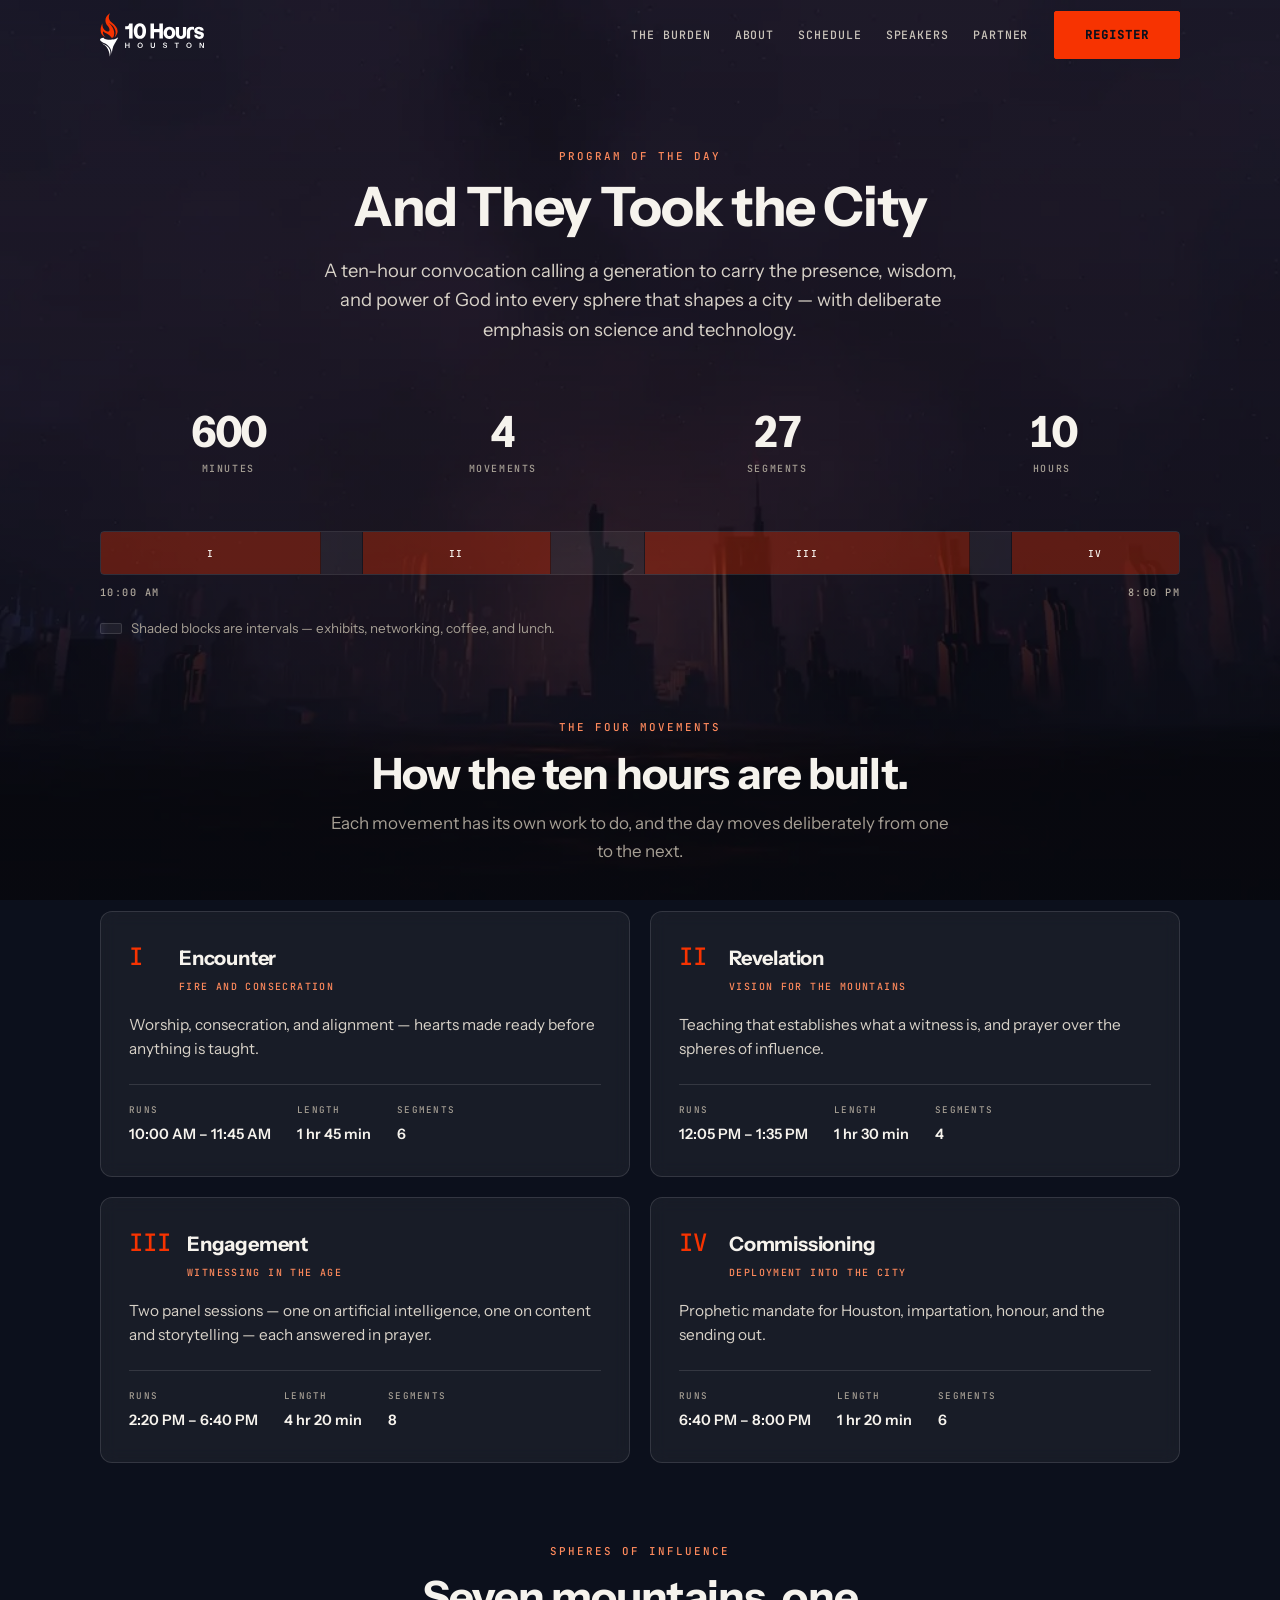
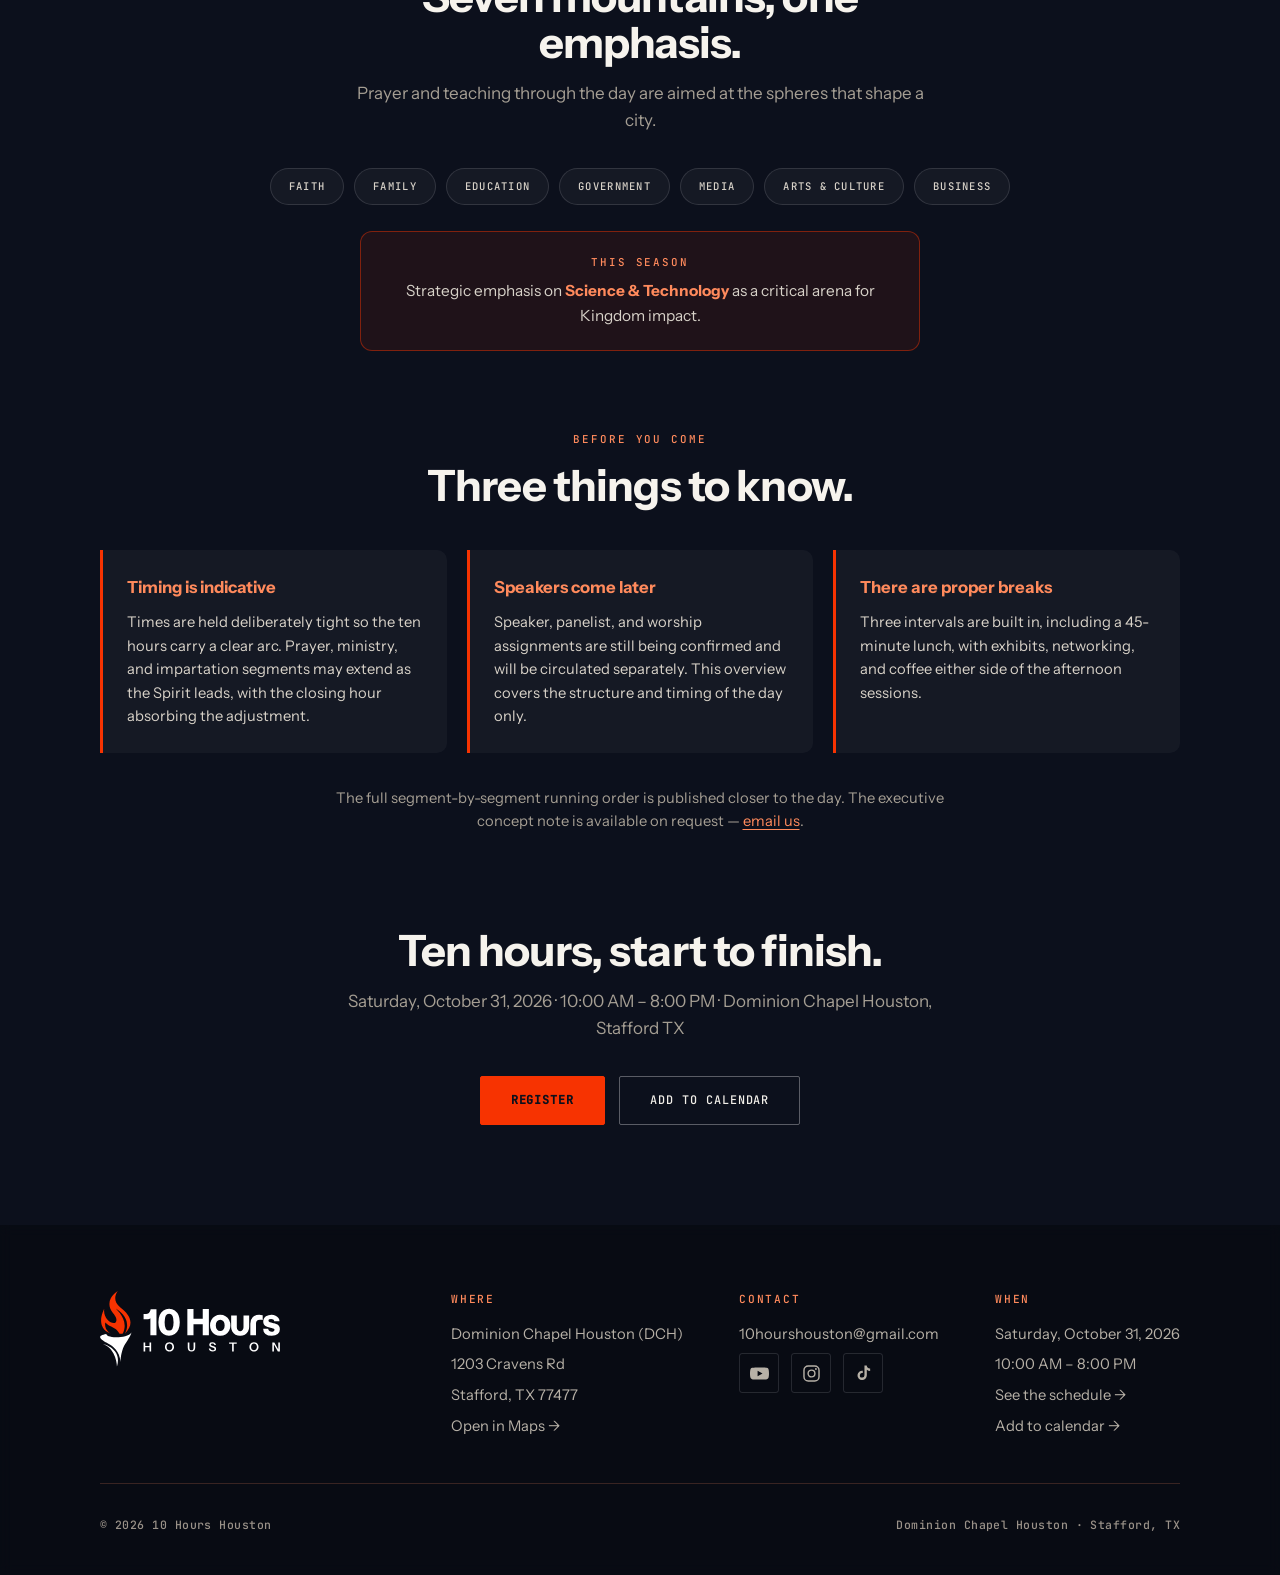
==== schedule.html @ 715336eb "update" ====
<!DOCTYPE html>
<html lang="en">
<head>
<meta charset="UTF-8" />
<meta name="viewport" content="width=device-width, initial-scale=1.0" />
<meta name="theme-color" content="#0c101c" />

<title>Schedule &middot; 10 Hours Houston &mdash; Witnesses</title>
<meta name="description" content="The shape of the day: ten hours in four movements — Encounter, Revelation, Engagement, and Commissioning. Saturday, October 31, 2026, 10AM–8PM, Dominion Chapel Houston, Stafford TX." />
<link rel="canonical" href="https://10hourshouston.com/schedule.html" />

<meta property="og:type" content="website" />
<meta property="og:site_name" content="10 Hours Houston" />
<meta property="og:title" content="Schedule &middot; 10 Hours Houston" />
<meta property="og:description" content="Ten hours in four movements: Encounter, Revelation, Engagement, Commissioning. Saturday, October 31, 2026." />
<meta property="og:url" content="https://10hourshouston.com/schedule.html" />
<meta property="og:image" content="https://10hourshouston.com/assets/og.jpg" />
<meta property="og:image:width" content="1200" />
<meta property="og:image:height" content="630" />
<meta name="twitter:card" content="summary_large_image" />
<meta name="twitter:title" content="Schedule &middot; 10 Hours Houston" />
<meta name="twitter:description" content="Ten hours in four movements. Saturday, October 31, 2026." />
<meta name="twitter:image" content="https://10hourshouston.com/assets/og.jpg" />

<link rel="icon" href="/assets/favicon.ico" sizes="32x32" />
<link rel="icon" href="/assets/favicon.svg" type="image/svg+xml" />
<link rel="apple-touch-icon" href="/assets/apple-touch-icon.png" />
<link rel="manifest" href="/site.webmanifest" />

<link rel="preload" href="/assets/site.css" as="style" />
<link rel="preload" href="/assets/instrument-sans.woff2" as="font" type="font/woff2" crossorigin />
<link rel="preload" href="/assets/jetbrains-mono.woff2" as="font" type="font/woff2" crossorigin />
<link rel="preload" href="/assets/city-1280.webp" as="image" type="image/webp"
      imagesrcset="/assets/city-800.webp 800w, /assets/city-1280.webp 1280w, /assets/city-1920.webp 1920w" />
<link rel="stylesheet" href="/assets/site.css" />
</head>
<body>
<a class="skip" href="#main">Skip to content</a>

<div class="site-bg" aria-hidden="true"></div>
<div class="site-veil" aria-hidden="true"></div>

<svg width="0" height="0" style="position:absolute" aria-hidden="true" focusable="false">
  <symbol id="logo-dark" viewBox="0 0 898.152 377.5337">
    <path fill="#f73301" d="M95.1753,211.9315c-4.5762-16.16-29.03-29.3158-43.0441-35.894s-26.36-19.0195-26.36-19.0195c-6.8642,36.609,25.9313,54.9135,25.9313,54.9135C-30.668,181.8054,20.5273,88.3763,20.5273,88.3763,12.8051,141.86,66.0025,172.4624,78.3008,155.588s-13.4423-44.3311-13.4423-44.3311C12.5191,44.9032,88.3111,0,88.3111,0S52.4648,44.9032,101.2768,81.8934s72.4552,80.4635,23.2619,130.0381c0,0,44.2358-72.0739-50.3373-127.3687,0,0,73.9806,56.82,39.2783,127.3687h0a33.2041,33.2041,0,0,1-17.5443.199Z"/>
    <path fill="#fff" d="M126.9234,262.8051c-20.2255,30.38-24.2867,70.9256-24.9614,91.5366-3.57-54.5268-39.537-81.5912-62.65-92.3716-20.08-9.3657-72.7959-37.4092-8.0527-47.618,0,0-.3393,10.24,27.2784,14.8683,27.6163,4.6443,83.7713.3856,97.956-22.2411C156.4935,206.9793,155.1815,220.33,126.9234,262.8051Z"/>
    <path fill="#fff" d="M15.4414,264.5935s97.2815,22.7561,68.9841,112.94C84.4255,377.5337,83.1538,291.5535,15.4414,264.5935Z"/>
    <path fill="#fff" d="M251.1781,221.2913V135.8492A22.4038,22.4038,0,0,1,244.29,139.51a42.6528,42.6528,0,0,1-9.9384,1.6571q-6.1929.4371-17.1769.4361v-26.33q7.6723,0,13.3407-.4361a24.5873,24.5873,0,0,0,9.7645-2.6161,18.4208,18.4208,0,0,0,7.0623-7.2364,54.9484,54.9484,0,0,0,5.23-14.1236h28.9465v130.43Z"/>
    <path fill="#fff" d="M344.1165,223.3834q-16.2157,0-28.0733-8.1954-11.8608-8.1943-18.31-23.3651-6.4539-15.1717-6.4513-35.9207,0-20.75,6.5383-35.7468,6.54-14.9942,18.5709-23.1911,12.0321-8.1943,28.4234-8.1965,16.3871,0,28.2473,8.2835,11.856,8.2839,18.3969,23.4531,6.5388,15.17,6.5383,35.9208,0,20.577-6.5383,35.5717-6.54,14.9988-18.6589,23.1911Q360.68,223.387,344.1165,223.3834Zm.523-25.4582q22.3176,0,22.32-42.023,0-41.6745-22.32-41.6751-22.3221,0-22.32,41.6751Q322.3194,197.9273,344.64,197.9252Z"/>
    <path fill="#fff" d="M435.8328,221.2913V90.512h30.6895v48.3013h46.2093V90.512h30.69V221.2913h-30.69V166.0156H466.5223v55.2757Z"/>
    <path fill="#fff" d="M600.095,223.9064a51.8265,51.8265,0,0,1-26.33-6.6253,47.3369,47.3369,0,0,1-18.0479-18.3969q-6.5388-11.77-6.5383-26.94,0-15.5177,6.5383-27.3763a47.8144,47.8144,0,0,1,18.0479-18.5709,51.3021,51.3021,0,0,1,26.33-6.7134q14.9941,0,26.4172,6.7134a48.0146,48.0146,0,0,1,17.9609,18.5709q6.5373,11.8592,6.5383,27.3763,0,15.17-6.5383,26.94a47.53,47.53,0,0,1-17.9609,18.3969Q615.0886,223.9048,600.095,223.9064Zm0-24.4111a19.5727,19.5727,0,0,0,15.9547-7.6724q6.1882-7.6723,6.19-19.879,0-12.5541-6.19-20.402a20.1443,20.1443,0,0,0-31.9095,0q-6.1914,7.8469-6.19,20.402,0,12.2082,6.19,19.879A19.5645,19.5645,0,0,0,600.095,199.4953Z"/>
    <path fill="#fff" d="M699.6618,223.9064a47.7226,47.7226,0,0,1-23.2791-5.5792,40.7357,40.7357,0,0,1-15.9548-15.4318,43.9344,43.9344,0,0,1-5.7543-22.5821V121.9h28.2473V181.36q0,8.0214,4.7083,13.0776a16.84,16.84,0,0,0,24.0631,0q4.7088-5.0562,4.7083-13.0776V121.9H744.65v58.4138a43.9344,43.9344,0,0,1-5.7543,22.5821,40.9168,40.9168,0,0,1-15.8688,15.4318A47.5977,47.5977,0,0,1,699.6618,223.9064Z"/>
    <path fill="#fff" d="M750.5783,221.2913V163.7485q0-21.448,11.5966-32.9566,11.5934-11.5086,33.2176-11.5086,2.2639,0,7.1483.2621a62.5675,62.5675,0,0,1,9.7655,1.307v24.2382q-3.3142-.5235-6.2773-.959a46.02,46.02,0,0,0-6.6263-.4361,31.7894,31.7894,0,0,0-10.1135,1.5691,14.36,14.36,0,0,0-7.5854,5.9293q-2.8772,4.36-2.8772,12.7286v57.3688Z"/>
    <path fill="#fff" d="M857.523,223.9064q-20.0535,0-31.5616-9.3284-11.5085-9.3264-11.5085-25.5452h24.9352q1.3946,7.4994,6.1033,10.9855a21.6961,21.6961,0,0,0,21.796,1.046,7.7248,7.7248,0,0,0,4.0113-6.9753,5.6649,5.6649,0,0,0-3.0512-5.2313q-3.0532-1.74-11.4226-3.8362-5.9287-1.3929-10.3745-2.5281-4.4461-1.1319-9.5024-2.8771A60.302,60.302,0,0,1,826.05,174.559a22.7741,22.7741,0,0,1-8.0214-8.1073q-3.0532-5.1427-3.0512-13.5147,0-9.416,3.6612-15.8678a29.3384,29.3384,0,0,1,9.7655-10.3745,43.16,43.16,0,0,1,13.3386-5.6673,60.5872,60.5872,0,0,1,14.2117-1.7441,49.9242,49.9242,0,0,1,20.75,4.0983,34.9764,34.9764,0,0,1,14.2987,11.3335,27.9693,27.9693,0,0,1,5.2313,16.8268H869.73a10.5486,10.5486,0,0,0-4.6213-8.7184,17.5882,17.5882,0,0,0-10.8974-3.4872,19.9866,19.9866,0,0,0-8.72,2.0921,7.0554,7.0554,0,0,0-4.3592,6.8014,6.537,6.537,0,0,0,2.79,5.3182q2.7859,2.1824,10.8105,4.4462,2.9637.6981,7.0624,1.7441,4.0939,1.0456,8.1084,2.0051,4.0091.9606,6.6263,1.8311,11.3325,3.3142,16.4778,10.1135,5.1427,6.8,5.1443,17.0878,0,15.6938-10.7235,24.4122Q876.7029,223.909,857.523,223.9064Z"/>
    <path fill="#fff" d="M217.1744,302.0129V256.7858H225.34v45.2271Zm3.8945-26.76h29.398v6.4076h-29.398Zm25.6912,26.76V256.7858h8.1666v45.2271Z"/>
    <path fill="#fff" d="M346.5734,302.6412a23.66,23.66,0,0,1-9.0455-1.6961,20.9386,20.9386,0,0,1-7.1927-4.8369,21.89,21.89,0,0,1-4.7116-7.4433,25.9912,25.9912,0,0,1-1.664-9.4541,24.29,24.29,0,0,1,2.89-12.0291,20.8255,20.8255,0,0,1,8.0087-8.1031,23.0922,23.0922,0,0,1,11.6526-2.9206,23.3477,23.3477,0,0,1,11.7773,2.9206,20.7748,20.7748,0,0,1,8.0087,8.1346,24.4821,24.4821,0,0,1,2.89,12.0605,25.7626,25.7626,0,0,1-1.664,9.4221,21.9837,21.9837,0,0,1-4.7116,7.4124,20.949,20.949,0,0,1-7.1927,4.8369A23.6582,23.6582,0,0,1,346.5734,302.6412Zm-.0629-6.6583a13.3093,13.3093,0,0,0,7.5062-2.1361,14.3632,14.3632,0,0,0,5.0561-5.9361,20.0385,20.0385,0,0,0,1.822-8.7623,19.3606,19.3606,0,0,0-1.79-8.5746,13.6617,13.6617,0,0,0-5.0252-5.7164,14.9387,14.9387,0,0,0-15.0755,0,13.48,13.48,0,0,0-4.9943,5.6849,19.6094,19.6094,0,0,0-1.759,8.6061,20.3018,20.3018,0,0,0,1.79,8.7938,14.1882,14.1882,0,0,0,5.0252,5.9046A13.196,13.196,0,0,0,346.5105,295.9829Z"/>
    <path fill="#fff" d="M456.4359,302.6412q-9.1725,0-13.8829-5.214t-4.7105-14.95V256.7858h8.1655v26.8848q0,6.2193,2.7638,9.2653a11.32,11.32,0,0,0,15.4531,0q2.7627-3.0459,2.7638-9.2024V256.7858h8.1655V282.54q0,9.6744-4.7425,14.8873Q465.6681,302.642,456.4359,302.6412Z"/>
    <path fill="#fff" d="M562.5939,302.5782q-8.5431,0-13.5992-3.9259a15.8043,15.8043,0,0,1-5.9361-11.0867h7.8519a9.1281,9.1281,0,0,0,3.7057,6.4386,13.627,13.627,0,0,0,8.2284,2.2923,11.2889,11.2889,0,0,0,6.4385-1.5387,4.9352,4.9352,0,0,0,2.2305-4.303,5.63,5.63,0,0,0-1.3825-3.9575,10.0158,10.0158,0,0,0-4.6475-2.45l-8.1666-2.45q-6.2176-1.8847-9.1394-4.9627a10.7757,10.7757,0,0,1-2.9206-7.7261,11.58,11.58,0,0,1,2.01-6.7841,12.8887,12.8887,0,0,1,5.6843-4.46,21.7,21.7,0,0,1,8.5752-1.57q7.5378,0,12.029,3.6748a14.1142,14.1142,0,0,1,5.1191,9.9559h-7.8519a8.4223,8.4223,0,0,0-3.14-5.5591,10.9488,10.9488,0,0,0-6.5965-1.79,10.1772,10.1772,0,0,0-5.7782,1.4448,4.5348,4.5348,0,0,0-2.1355,3.9574,5.0967,5.0967,0,0,0,1.2875,3.518,10.6223,10.6223,0,0,0,4.8054,2.5126l8.2914,2.5126q6.2193,1.8219,9.0455,4.9622a11.4792,11.4792,0,0,1,2.8267,7.9772q0,6.4074-4.4289,9.8621T562.5939,302.5782Z"/>
    <path fill="#fff" d="M659.4546,302.0129V263.2558H644.4421v-6.47h38.1917v6.47H667.6212v38.7571Z"/>
    <path fill="#fff" d="M768.753,302.6412a23.66,23.66,0,0,1-9.0456-1.6961,20.9386,20.9386,0,0,1-7.1927-4.8369,21.8919,21.8919,0,0,1-4.7116-7.4433,25.9912,25.9912,0,0,1-1.664-9.4541,24.29,24.29,0,0,1,2.89-12.0291,20.8242,20.8242,0,0,1,8.0087-8.1031A23.0918,23.0918,0,0,1,768.69,256.158a23.3472,23.3472,0,0,1,11.7773,2.9206,20.7735,20.7735,0,0,1,8.0087,8.1346,24.4822,24.4822,0,0,1,2.89,12.0605,25.7626,25.7626,0,0,1-1.664,9.4221,21.9853,21.9853,0,0,1-4.7116,7.4124,20.949,20.949,0,0,1-7.1927,4.8369A23.6582,23.6582,0,0,1,768.753,302.6412Zm-.063-6.6583a13.31,13.31,0,0,0,7.5063-2.1361,14.3632,14.3632,0,0,0,5.0561-5.9361,20.0385,20.0385,0,0,0,1.8219-8.7623,19.3606,19.3606,0,0,0-1.79-8.5746,13.661,13.661,0,0,0-5.0252-5.7164,14.9387,14.9387,0,0,0-15.0755,0,13.4789,13.4789,0,0,0-4.9942,5.6849,19.608,19.608,0,0,0-1.759,8.6061,20.3018,20.3018,0,0,0,1.79,8.7938,14.1875,14.1875,0,0,0,5.0252,5.9046A13.1956,13.1956,0,0,0,768.69,295.9829Z"/>
    <path fill="#fff" d="M860.4,302.0129V256.7858H870.513l22.0484,39.3224-2.3243.5654V256.7858h7.9148v45.2271H888.0387L865.99,262.69l2.3243-.5653v39.8878Z"/>
  </symbol>
</svg>

<nav class="nav" id="nav">
  <div class="wrap">
    <a class="brand" href="/" aria-label="10 Hours Houston &mdash; home">
      <svg class="logo" role="img" aria-label="10 Hours Houston"><use href="#logo-dark"></use></svg>
    </a>
    <div class="nav-right">
      <div class="nav-links" id="navlinks">
        <a href="/#burden">The Burden</a>
        <a href="/#about">About</a>
        <a href="/schedule.html" aria-current="page">Schedule</a>
        <a href="/#speakers">Speakers</a>
        <a href="/sponsors.html">Partner</a>
      </div>
      <a class="btn btn-primary nav-cta" href="https://luma.com/oe8cgk9v" target="_blank" rel="noopener">Register</a>
      <button class="burger" id="burger" type="button" aria-expanded="false" aria-controls="drawer" aria-label="Open menu">
        <span></span><span></span><span></span>
      </button>
    </div>
  </div>
</nav>

<div class="scrim" id="scrim" aria-hidden="true"></div>
<div class="drawer" id="drawer">
  <a href="/#burden">The Burden</a>
  <a href="/#about">About</a>
  <a href="/schedule.html" aria-current="page">Schedule</a>
  <a href="/#speakers">Speakers</a>
  <a href="/sponsors.html">Partner With Us</a>
  <a class="btn btn-primary" href="https://luma.com/oe8cgk9v" target="_blank" rel="noopener">Register</a>
</div>

<main id="main">

  <header class="page-hero">
    <div class="wrap">
      <span class="eyebrow">Program of the Day</span>
      <h1 class="h1">And They Took the City</h1>
      <p class="standfirst">A ten-hour convocation calling a generation to carry the presence, wisdom, and power of God into every sphere that shapes a city &mdash; with deliberate emphasis on science and technology.</p>
    </div>
  </header>

  <section class="figures" aria-label="The day at a glance"><div class="wrap">
    <ul class="fig-row reveal">
      <li><b>600</b><span>minutes</span></li>
      <li><b>4</b><span>movements</span></li>
      <li><b>27</b><span>segments</span></li>
      <li><b>10</b><span>hours</span></li>
    </ul>
  </div></section>

  <section class="scale" aria-labelledby="scale-h"><div class="wrap">
    <h2 class="sr-only" id="scale-h">The shape of the day, drawn to scale</h2>
    <div class="bar reveal" role="img" aria-label="Timeline from 10 AM to 8 PM: Encounter, an interval, Revelation, lunch, Engagement, an interval, then Commissioning.">
      <span class="bar-seg" style="width:20.3883%"><span class="bar-lab">I</span></span><span class="bar-seg bar-gap" style="width:3.8835%" aria-hidden="true"></span><span class="bar-seg" style="width:17.4757%"><span class="bar-lab">II</span></span><span class="bar-seg bar-gap" style="width:8.7379%" aria-hidden="true"></span><span class="bar-seg" style="width:30.0971%"><span class="bar-lab">III</span></span><span class="bar-seg bar-gap" style="width:3.8835%" aria-hidden="true"></span><span class="bar-seg" style="width:15.5340%"><span class="bar-lab">IV</span></span>
    </div>
    <p class="bar-ends"><span>10:00 AM</span><span>8:00 PM</span></p>
    <p class="bar-key"><span class="key-swatch" aria-hidden="true"></span> Shaded blocks are intervals &mdash; exhibits, networking, coffee, and lunch.</p>
  </div></section>

  <section class="movements" aria-labelledby="mv-h"><div class="wrap">
    <div class="head reveal">
      <span class="eyebrow">The Four Movements</span>
      <h2 class="h2" id="mv-h">How the ten hours are built.</h2>
      <p>Each movement has its own work to do, and the day moves deliberately from one to the next.</p>
    </div>
    <div class="mv-grid">
      <article class="mv reveal">
        <div class="mv-head">
          <span class="mv-num">I</span>
          <div>
            <h3>Encounter</h3>
            <p class="mv-sub">Fire and consecration</p>
          </div>
        </div>
        <p class="mv-desc">Worship, consecration, and alignment &mdash; hearts made ready before anything is taught.</p>
        <dl class="mv-meta">
          <div><dt>Runs</dt><dd>10:00 AM &ndash; 11:45 AM</dd></div>
          <div><dt>Length</dt><dd>1 hr 45 min</dd></div>
          <div><dt>Segments</dt><dd>6</dd></div>
        </dl>
      </article>
      <article class="mv reveal">
        <div class="mv-head">
          <span class="mv-num">II</span>
          <div>
            <h3>Revelation</h3>
            <p class="mv-sub">Vision for the mountains</p>
          </div>
        </div>
        <p class="mv-desc">Teaching that establishes what a witness is, and prayer over the spheres of influence.</p>
        <dl class="mv-meta">
          <div><dt>Runs</dt><dd>12:05 PM &ndash; 1:35 PM</dd></div>
          <div><dt>Length</dt><dd>1 hr 30 min</dd></div>
          <div><dt>Segments</dt><dd>4</dd></div>
        </dl>
      </article>
      <article class="mv reveal">
        <div class="mv-head">
          <span class="mv-num">III</span>
          <div>
            <h3>Engagement</h3>
            <p class="mv-sub">Witnessing in the age</p>
          </div>
        </div>
        <p class="mv-desc">Two panel sessions &mdash; one on artificial intelligence, one on content and storytelling &mdash; each answered in prayer.</p>
        <dl class="mv-meta">
          <div><dt>Runs</dt><dd>2:20 PM &ndash; 6:40 PM</dd></div>
          <div><dt>Length</dt><dd>4 hr 20 min</dd></div>
          <div><dt>Segments</dt><dd>8</dd></div>
        </dl>
      </article>
      <article class="mv reveal">
        <div class="mv-head">
          <span class="mv-num">IV</span>
          <div>
            <h3>Commissioning</h3>
            <p class="mv-sub">Deployment into the city</p>
          </div>
        </div>
        <p class="mv-desc">Prophetic mandate for Houston, impartation, honour, and the sending out.</p>
        <dl class="mv-meta">
          <div><dt>Runs</dt><dd>6:40 PM &ndash; 8:00 PM</dd></div>
          <div><dt>Length</dt><dd>1 hr 20 min</dd></div>
          <div><dt>Segments</dt><dd>6</dd></div>
        </dl>
      </article>
    </div>
  </div></section>

  <section class="spheres" aria-labelledby="sph-h"><div class="wrap">
    <div class="head reveal">
      <span class="eyebrow">Spheres of Influence</span>
      <h2 class="h2" id="sph-h">Seven mountains, one emphasis.</h2>
      <p>Prayer and teaching through the day are aimed at the spheres that shape a city.</p>
    </div>
    <ul class="sphere-list reveal"><li>Faith</li><li>Family</li><li>Education</li><li>Government</li><li>Media</li><li>Arts &amp; Culture</li><li>Business</li></ul>
    <p class="sphere-focus reveal"><span class="eyebrow">This season</span>Strategic emphasis on <b>Science &amp; Technology</b> as a critical arena for Kingdom impact.</p>
  </div></section>

  <section class="notes" aria-labelledby="notes-h"><div class="wrap">
    <div class="head reveal">
      <span class="eyebrow">Before You Come</span>
      <h2 class="h2" id="notes-h">Three things to know.</h2>
    </div>
    <div class="note-grid">
      <div class="note reveal">
        <h3>Timing is indicative</h3>
        <p>Times are held deliberately tight so the ten hours carry a clear arc. Prayer, ministry, and impartation segments may extend as the Spirit leads, with the closing hour absorbing the adjustment.</p>
      </div>
      <div class="note reveal">
        <h3>Speakers come later</h3>
        <p>Speaker, panelist, and worship assignments are still being confirmed and will be circulated separately. This overview covers the structure and timing of the day only.</p>
      </div>
      <div class="note reveal">
        <h3>There are proper breaks</h3>
        <p>Three intervals are built in, including a 45-minute lunch, with exhibits, networking, and coffee either side of the afternoon sessions.</p>
      </div>
    </div>
    <p class="notes-foot reveal">The full segment-by-segment running order is published closer to the day. The executive concept note is available on request &mdash; <a href="mailto:10hourshouston@gmail.com?subject=Executive%20concept%20note%20%E2%80%94%2010%20Hours%20Houston">email us</a>.</p>
  </div></section>

  <section class="sched-cta"><div class="wrap"><div class="inner reveal">
    <h2 class="h2">Ten hours, start to finish.</h2>
    <p>Saturday, October 31, 2026 &middot; 10:00 AM &ndash; 8:00 PM &middot; Dominion Chapel Houston, Stafford TX</p>
    <div class="cta-row">
      <a class="btn btn-primary" href="https://luma.com/oe8cgk9v" target="_blank" rel="noopener">Register</a>
      <a class="btn btn-ghost" href="/10-hours-houston.ics" download>Add to calendar</a>
    </div>
  </div></div></section>

</main>

<footer>
  <div class="wrap">
    <div class="foot-top">
      <div class="foot-brand">
        <svg class="logo" role="img" aria-label="10 Hours Houston"><use href="#logo-dark"></use></svg>
      </div>
      <div class="foot-cols">
        <div class="foot-col">
          <h3>Where</h3>
          <p>Dominion Chapel Houston (DCH)</p>
          <p>1203 Cravens Rd</p>
          <p>Stafford, TX 77477</p>
          <a href="https://www.google.com/maps/search/?api=1&amp;query=Dominion+Chapel+Houston+1203+Cravens+Rd+Stafford+TX+77477" target="_blank" rel="noopener">Open in Maps &#8594;</a>
        </div>
        <div class="foot-col">
          <h3>Contact</h3>
          <a href="mailto:10hourshouston@gmail.com">10hourshouston@gmail.com</a>
          <div class="socials">
            <a href="https://www.youtube.com/channel/UCXyM-O4j0v1ThGibPrwTo5A" target="_blank" rel="noopener" aria-label="10 Hours Houston on YouTube">
              <svg viewBox="0 0 24 24" fill="currentColor" aria-hidden="true"><path d="M23.5 6.9a3 3 0 0 0-2.1-2.1C19.5 4.3 12 4.3 12 4.3s-7.5 0-9.4.5A3 3 0 0 0 .5 6.9C0 8.8 0 12 0 12s0 3.2.5 5.1a3 3 0 0 0 2.1 2.1c1.9.5 9.4.5 9.4.5s7.5 0 9.4-.5a3 3 0 0 0 2.1-2.1c.5-1.9.5-5.1.5-5.1s0-3.2-.5-5.1ZM9.6 15.6V8.4l6.2 3.6-6.2 3.6Z"/></svg></a>
            <a href="https://www.instagram.com/10hourshouston" target="_blank" rel="noopener" aria-label="10 Hours Houston on Instagram">
              <svg viewBox="0 0 24 24" fill="none" stroke="currentColor" stroke-width="1.8" aria-hidden="true"><rect x="2.5" y="2.5" width="19" height="19" rx="5.4"/><circle cx="12" cy="12" r="4.3"/><circle cx="17.6" cy="6.4" r="1.2" fill="currentColor" stroke="none"/></svg></a>
            <a href="https://www.tiktok.com/@10hourshouston" target="_blank" rel="noopener" aria-label="10 Hours Houston on TikTok">
              <svg viewBox="0 0 24 24" fill="currentColor" aria-hidden="true"><path d="M20.4 8.9a6.6 6.6 0 0 1-4.2-1.5v6.9a5.9 5.9 0 1 1-5.1-5.8v3a2.9 2.9 0 1 0 2.1 2.8V2h2.9a3.8 3.8 0 0 0 4.3 3.7v3.2Z"/></svg></a>
          </div>
        </div>
        <div class="foot-col">
          <h3>When</h3>
          <p>Saturday, October 31, 2026</p>
          <p>10:00 AM &ndash; 8:00 PM</p>
          <a href="/schedule.html">See the schedule &#8594;</a>
          <a href="/10-hours-houston.ics" download>Add to calendar &#8594;</a>
        </div>
      </div>
    </div>
    <div class="foot-bottom">
      <span>&#169; 2026 10 Hours Houston</span>
      <span>Dominion Chapel Houston &#183; Stafford, TX</span>
    </div>
  </div>
</footer>

<script>
(function () {
  'use strict';
  var reveals = document.querySelectorAll('.reveal');
  if ('IntersectionObserver' in window) {
    var obs = new IntersectionObserver(function (es) {
      es.forEach(function (e) { if (e.isIntersecting) { e.target.classList.add('in'); obs.unobserve(e.target); } });
    }, { threshold: 0.12, rootMargin: '0px 0px -40px 0px' });
    reveals.forEach(function (el) { obs.observe(el); });
  } else { reveals.forEach(function (el) { el.classList.add('in'); }); }

  var nav = document.getElementById('nav');
  var onScroll = function () { nav.classList.toggle('stuck', window.scrollY > 40); };
  onScroll(); window.addEventListener('scroll', onScroll, { passive: true });

  var burger = document.getElementById('burger'),
      drawer = document.getElementById('drawer'),
      scrim  = document.getElementById('scrim');
  function setMenu(open) {
    drawer.classList.toggle('open', open);
    scrim.classList.toggle('open', open);
    burger.setAttribute('aria-expanded', String(open));
    burger.setAttribute('aria-label', open ? 'Close menu' : 'Open menu');
    document.body.classList.toggle('nav-open', open);
  }
  burger.addEventListener('click', function () { setMenu(burger.getAttribute('aria-expanded') !== 'true'); });
  drawer.addEventListener('click', function (e) { if (e.target.tagName === 'A') setMenu(false); });
  scrim.addEventListener('click', function () { setMenu(false); });
  document.addEventListener('keydown', function (e) {
    if (e.key === 'Escape' && burger.getAttribute('aria-expanded') === 'true') { setMenu(false); burger.focus(); }
  });
  var mq = window.matchMedia('(min-width: 861px)');
  (mq.addEventListener ? mq.addEventListener.bind(mq, 'change') : mq.addListener.bind(mq))(function () {
    if (mq.matches) setMenu(false);
  });
})();
</script>
</body>
</html>
---- assets/site.css ----
/* Fonts are subset to Latin and served as files so the stylesheet stays small
     and the browser can paint before they finish downloading. */
  @font-face{font-family:'Instrument Sans';src:url(/assets/instrument-sans.woff2) format('woff2');
    font-weight:400 700;font-stretch:75% 100%;font-style:normal;font-display:swap}
  @font-face{font-family:'JetBrains Mono';src:url(/assets/jetbrains-mono.woff2) format('woff2');
    font-weight:500;font-style:normal;font-display:swap}

  :root{
    --ink:#0c101c; --head:#f6f3ed; --text:#d8d2c8; --text-dim:#a59e93;
    --accent:#f73301; --accent-soft:#ff8a5c;
    --line:rgba(255,255,255,.12); --card:rgba(255,255,255,.05);
    --f-sans:'Instrument Sans',-apple-system,system-ui,sans-serif;
    --f-mono:'JetBrains Mono',ui-monospace,'SF Mono',Menlo,Consolas,monospace;
    --nav-h:70px;
  }
  *{box-sizing:border-box}
  html{scroll-behavior:smooth; scroll-padding-top:calc(var(--nav-h) + 16px)}
  body{margin:0; background:var(--ink); color:var(--text); font-family:var(--f-sans);
       font-size:17px; line-height:1.6; -webkit-font-smoothing:antialiased; overflow-x:hidden}
  body.nav-open{overflow:hidden}
  a{color:inherit}
  img,svg{max-width:100%}
  :focus-visible{outline:2px solid var(--accent-soft); outline-offset:3px; border-radius:2px}

  .sr-only{position:absolute; width:1px; height:1px; padding:0; margin:-1px; overflow:hidden;
           clip:rect(0 0 0 0); white-space:nowrap; border:0}
  .skip{position:absolute; left:50%; top:-60px; transform:translateX(-50%); z-index:100;
        background:var(--accent); color:#0c101c; padding:12px 22px; border-radius:0 0 4px 4px;
        font-family:var(--f-mono); font-size:.74rem; letter-spacing:.08em; text-transform:uppercase;
        text-decoration:none; transition:top .18s ease}
  .skip:focus{top:0}

  /* Fixed cityscape. image-set() serves WebP where supported, JPEG everywhere else. */
  .site-bg{position:fixed; inset:0; z-index:-2; background-color:#0c101c;
    background-image:image-set(url(/assets/city-1280.webp) type("image/webp"), url(/assets/city-1280.jpg) type("image/jpeg"));
    background-position:center 42%; background-size:cover; background-repeat:no-repeat}
  @media (min-width:1400px){
    .site-bg{background-image:image-set(url(/assets/city-1920.webp) type("image/webp"), url(/assets/city-1920.jpg) type("image/jpeg"))}
  }
  @media (max-width:700px){
    .site-bg{background-image:image-set(url(/assets/city-800.webp) type("image/webp"), url(/assets/city-800.jpg) type("image/jpeg"))}
  }
  .site-veil{position:fixed; inset:0; z-index:-1; pointer-events:none;
    background:linear-gradient(180deg, rgba(9,11,19,.58) 0%, rgba(9,11,19,.70) 55%, rgba(9,11,19,.80) 100%)}

  .wrap{width:min(1080px,92vw); margin:0 auto}
  .logo{display:block; width:100%; height:auto; aspect-ratio:898/377}
  .eyebrow{display:block; font-family:var(--f-mono); font-size:.68rem; letter-spacing:.18em;
           text-transform:uppercase; font-weight:500; color:var(--accent-soft)}

  /* ---------- NAV ---------- */
  .nav{position:fixed; top:0; left:0; right:0; z-index:50; height:var(--nav-h);
       display:flex; align-items:center; transition:background .3s ease, border-color .3s ease, backdrop-filter .3s}
  .nav::after{content:""; position:absolute; inset:0; z-index:-1; opacity:0;
    background:rgba(9,11,19,.86); border-bottom:1px solid var(--line);
    backdrop-filter:blur(12px); -webkit-backdrop-filter:blur(12px); transition:opacity .3s ease}
  .nav.stuck::after{opacity:1}
  .nav .wrap{display:flex; align-items:center; justify-content:space-between; gap:16px; width:min(1080px,92vw)}
  .brand{display:block; width:104px; flex:0 0 auto}
  .nav-right{display:flex; align-items:center; gap:26px}
  .nav-links{display:flex; gap:24px; align-items:center}
  .nav-links a{font-family:var(--f-mono); text-decoration:none; color:#cbc5bb; font-size:.72rem;
               letter-spacing:.08em; text-transform:uppercase; font-weight:500; transition:color .2s}
  .nav-links a:hover,.nav-links a[aria-current="true"]{color:var(--accent-soft)}
  .nav-cta{padding:10px 20px; font-size:.68rem}

  /* hamburger */
  .burger{display:none; width:44px; height:44px; padding:0; border:1px solid var(--line); border-radius:3px;
          background:rgba(255,255,255,.05); cursor:pointer;
          flex-direction:column; align-items:center; justify-content:center}
  .burger span{display:block; width:18px; height:1.5px; background:#e8e3da; margin:3.5px auto;
               transition:transform .28s ease, opacity .2s ease}
  .burger[aria-expanded="true"] span:nth-child(1){transform:translateY(8.5px) rotate(45deg)}
  .burger[aria-expanded="true"] span:nth-child(2){opacity:0}
  .burger[aria-expanded="true"] span:nth-child(3){transform:translateY(-8.5px) rotate(-45deg)}

  .drawer{position:fixed; inset:var(--nav-h) 0 auto 0; z-index:49; display:none;
          background:rgba(9,11,19,.97); backdrop-filter:blur(14px); -webkit-backdrop-filter:blur(14px);
          border-bottom:1px solid var(--line); padding:14px 0 26px}
  .drawer.open{display:block}
  .scrim{position:fixed; inset:0; z-index:48; background:rgba(6,8,14,.6); opacity:0; visibility:hidden;
         transition:opacity .25s ease, visibility .25s}
  .scrim.open{opacity:1; visibility:visible}
  .drawer a{display:block; width:min(1080px,92vw); margin:0 auto; padding:15px 0;
            font-family:var(--f-mono); font-size:.82rem; letter-spacing:.1em; text-transform:uppercase;
            color:#ddd7cd; text-decoration:none; border-bottom:1px solid rgba(255,255,255,.07)}
  .drawer a:last-child{border-bottom:0}
  .drawer .btn{display:flex; justify-content:center; margin-top:18px; border-bottom:0}

  /* ---------- BUTTONS ---------- */
  .btn{display:inline-flex; align-items:center; justify-content:center; gap:9px; padding:14px 30px;
       border-radius:2px; font-family:var(--f-mono); font-size:.74rem; font-weight:500; letter-spacing:.08em;
       text-transform:uppercase; text-decoration:none; border:1px solid transparent; cursor:pointer;
       transition:transform .15s ease, background .2s, border-color .2s, color .2s}
  /* Dark ink on the brand orange = 4.91:1 (AA). White on this orange is only 3.87:1 and fails. */
  .btn-primary{background:var(--accent); color:#0c101c; border-color:var(--accent); font-weight:700}
  .btn-primary:hover{background:var(--accent-soft); border-color:var(--accent-soft); transform:translateY(-1px)}
  .btn-ghost{border-color:rgba(255,255,255,.32); color:#f2efe9; background:transparent}
  .btn-ghost:hover{border-color:var(--accent); color:var(--accent-soft)}

  /* ---------- HERO ---------- */
  .hero{position:relative; min-height:100svh; display:flex; align-items:center;
        padding:calc(var(--nav-h) + 54px) 0 84px; text-align:center; color:#f2efe9}
  .hero-inner{position:relative; z-index:2; width:min(1040px,92vw); margin:0 auto}
  .hero-mark{width:clamp(38px,5.2vw,54px); margin:0 auto 22px; display:block}
    /* The wordmark is artwork, not type. The brand spec forbids shadows, glows and
     outlines on it, so no text-shadow/filter here. This is the Wordmark-Only
     variant, which the spec designates for use without the tagline, so the
     lockup's 180px minimum does not apply. */
  .hero-title{margin:0; line-height:0}
  /* Fluid across every width. 92vw keeps it edge-to-edge on phones, 860px caps
     it on desktop. Artwork is 88.8% of the box; the rest is the spec's built-in
     clear space (half the cap height on all four sides). */
  .hero-lockup{display:block; width:min(92vw,860px); height:auto; margin:0 auto}
  .hero-sub{color:#dcd6cc; font-weight:500; font-size:clamp(1rem,2.6vw,1.24rem); margin:26px auto 0;
            max-width:600px; line-height:1.5; text-shadow:0 1px 16px rgba(0,0,0,.4)}
  .meta{margin-top:24px; font-size:1.1rem; color:#f4f1ea; font-weight:600; letter-spacing:.02em}
  .meta .sub{display:block; margin-top:9px; font-size:.92rem; color:#c6bfb3; font-weight:400}

  .countdown{display:flex; gap:12px; justify-content:center; margin-top:30px; flex-wrap:wrap}
  .cd-item{min-width:76px; padding:14px 12px; border:1px solid rgba(255,255,255,.14); border-radius:10px;
           background:rgba(255,255,255,.05); backdrop-filter:blur(8px); -webkit-backdrop-filter:blur(8px)}
  .cd-num{display:block; font-weight:700; font-size:1.85rem; line-height:1; color:#fbf8f2; font-variant-numeric:tabular-nums}
  .cd-lab{display:block; margin-top:7px; font-family:var(--f-mono); font-size:.6rem; letter-spacing:.16em;
          text-transform:uppercase; color:#c7a795}
  .cd-live{margin-top:30px; font-family:var(--f-mono); font-size:.82rem; letter-spacing:.14em;
           text-transform:uppercase; color:var(--accent-soft)}
  .cd-live .dot{display:inline-block; width:8px; height:8px; margin-right:9px; border-radius:50%;
                background:var(--accent); animation:beat 2.4s infinite}
  @keyframes beat{0%{box-shadow:0 0 0 0 rgba(247,51,1,.5)}70%{box-shadow:0 0 0 9px rgba(247,51,1,0)}100%{box-shadow:0 0 0 0 rgba(247,51,1,0)}}

  .cta-row{margin-top:34px; display:flex; gap:14px; justify-content:center; align-items:center; flex-wrap:wrap}
  .cta-note{margin:16px 0 0; font-family:var(--f-mono); font-size:.66rem; letter-spacing:.14em;
            text-transform:uppercase; color:#a79f94}

  /* ---------- SECTIONS ---------- */
  .sec{padding:92px 0; position:relative}
  .sec-alt{background:rgba(255,255,255,.035)}
  .h2{font-weight:700; font-size:clamp(1.9rem,4.4vw,2.7rem); line-height:1.06; letter-spacing:-.02em;
      margin:14px 0 0; color:var(--head)}
  .lead-p{color:var(--text); margin:0 0 18px}
  .lead-p:last-child{margin-bottom:0}
  .cols{display:grid; grid-template-columns:1fr 1.5fr; gap:60px; align-items:start}
  .burden-close{margin-top:30px; padding-top:26px; border-top:1px solid var(--line)}
  .burden-close .big-tag{font-weight:700; font-size:clamp(1.4rem,3.2vw,1.9rem); letter-spacing:-.01em;
                         color:var(--accent-soft); margin:0}
  .burden-close .small-tag{margin:8px 0 0; color:var(--text-dim); font-weight:500}

  /* ---------- SCRIPTURE BANNER ---------- */
  .banner{padding:104px 0; text-align:center; position:relative}
  .banner blockquote{position:relative; margin:0 auto; max-width:860px; font-weight:500;
    font-size:clamp(1.5rem,3.9vw,2.3rem); line-height:1.36; letter-spacing:-.01em; color:#f4f1ea;
    text-shadow:0 1px 20px rgba(0,0,0,.4)}
  .banner .quote-mark{font-size:3.4rem; line-height:0; color:#ff8a5c; display:block; margin-bottom:26px; font-weight:700}
  .banner cite{display:block; margin-top:28px; font-family:var(--f-mono); font-style:normal; letter-spacing:.22em;
               text-transform:uppercase; font-size:.72rem; font-weight:500; color:#ff8a5c}

  /* ---------- THE 10-HOUR ARC (signature) ---------- */
  .arc-sec{padding:92px 0 100px; position:relative}
  .arc-head{text-align:center; max-width:620px; margin:0 auto 62px}
  .arc-head p{color:var(--text-dim); margin:14px 0 0}
  .arc{position:relative; display:grid; grid-template-columns:repeat(4,1fr); gap:22px}
  /* the rail brightens left→right: the day builds toward being sent out */
  .arc::before{content:""; position:absolute; top:9px; left:12.5%; right:12.5%; height:1px;
    background:linear-gradient(90deg, rgba(255,255,255,.16), rgba(247,51,1,.55), var(--accent))}
  .arc-item{position:relative; padding-top:34px; text-align:center}
  .arc-item::before{content:""; position:absolute; top:4px; left:50%; width:11px; height:11px; margin-left:-5.5px;
    border-radius:50%; background:var(--ink); border:1.5px solid var(--accent-soft)}
  .arc-item:last-child::before{background:var(--accent); border-color:var(--accent);
    box-shadow:0 0 0 5px rgba(247,51,1,.18)}
  .arc-item h3{margin:0; font-size:1.06rem; font-weight:700; color:var(--head); letter-spacing:-.01em}
  .arc-item p{margin:8px auto 0; font-size:.9rem; line-height:1.5; color:var(--text-dim); max-width:22ch}
  .arc-ends{display:flex; justify-content:space-between; margin-top:40px; padding-top:20px;
            border-top:1px solid var(--line); font-family:var(--f-mono); font-size:.7rem;
            letter-spacing:.16em; text-transform:uppercase; color:#b0a89c}
  .arc-ends b{color:var(--accent-soft); font-weight:500}
  .arc-note{margin:22px 0 0; text-align:center; font-size:.92rem; color:var(--text-dim)}

  /* ---------- PANELISTS ---------- */
  .panelists{padding:88px 0; text-align:center; position:relative}
  .panelists .inner{max-width:600px; margin:0 auto}
  .panelists p{color:var(--text-dim); margin:14px auto 0}
  .pl-actions{display:flex; gap:14px; justify-content:center; flex-wrap:wrap; margin-top:30px}


  /* ---------- SPEAKERS MARQUEE ---------- */
  .marquee{position:relative; overflow:hidden; width:100%; margin:44px 0 0;
    -webkit-mask-image:linear-gradient(90deg,transparent,#000 7%,#000 93%,transparent);
            mask-image:linear-gradient(90deg,transparent,#000 7%,#000 93%,transparent)}
  .marquee-track{display:flex; width:max-content; animation:marquee 44s linear infinite}
  .marquee:hover .marquee-track,.marquee:focus-within .marquee-track{animation-play-state:paused}
  @keyframes marquee{from{transform:translateX(0)} to{transform:translateX(-50%)}}
  .sp-card{flex:0 0 auto; width:212px; margin-right:20px; border:1px solid var(--line); border-radius:12px;
           padding:26px 20px 22px; background:var(--card); backdrop-filter:blur(8px);
           -webkit-backdrop-filter:blur(8px); text-align:center}
  .sp-photo{width:96px; height:96px; margin:0 auto 16px; border-radius:50%; overflow:hidden;
            display:grid; place-items:center; color:#ff8a5c; border:1px solid rgba(247,51,1,.4);
            background:radial-gradient(circle at 50% 40%, rgba(247,51,1,.22), rgba(247,51,1,.04))}
  .sp-photo img{width:100%; height:100%; object-fit:cover; display:block}
  .sp-photo svg{width:38px; height:38px}
  .sp-name{font-weight:700; color:var(--head); font-size:1rem; margin:0}
  .sp-role{margin:6px 0 0; font-family:var(--f-mono); font-size:.62rem; letter-spacing:.14em;
           text-transform:uppercase; color:#b8b0a4}
  @media (prefers-reduced-motion: reduce){
    .marquee{overflow-x:auto; -webkit-overflow-scrolling:touch}
    .marquee-track{animation:none; width:auto}
  }
  @media (max-width:640px){ .sp-card{width:172px; margin-right:14px} .sp-photo{width:80px; height:80px} }

  /* ---------- REGISTER ---------- */
  .register{padding:100px 0 108px; text-align:center; position:relative}
  .register .inner{max-width:620px; margin:0 auto}
  .register p{color:var(--text-dim); margin:14px 0 30px}
  .register .cta-row{margin-top:0}

  /* ---------- FOOTER ---------- */
  footer{background:rgba(6,8,14,.55); backdrop-filter:blur(6px); -webkit-backdrop-filter:blur(6px);
         color:#c8c2b8; padding:66px 0 40px; position:relative}
  .foot-top{display:flex; justify-content:space-between; align-items:flex-start; gap:40px; flex-wrap:wrap;
            padding-bottom:38px; border-bottom:1px solid rgba(255,138,92,.2)}
  .foot-brand{width:180px}
  .foot-cols{display:flex; gap:56px; flex-wrap:wrap}
  .foot-col h3{font-family:var(--f-mono); font-size:.7rem; letter-spacing:.16em; text-transform:uppercase;
               color:#ff8a5c; font-weight:500; margin:0 0 14px}
  .foot-col p,.foot-col a{display:block; margin:0 0 7px; font-size:.92rem; color:#b7b1a7; text-decoration:none}
  .foot-col a:hover{color:#ff8a5c; text-decoration:underline}
  .socials{display:flex; gap:12px; flex-wrap:wrap; margin-top:4px}
  .socials a{display:grid; place-items:center; width:40px; height:40px; margin:0;
             border:1px solid var(--line); border-radius:3px; color:#b7b1a7;
             transition:color .2s, border-color .2s, transform .15s ease}
  .socials a:hover{color:var(--accent-soft); border-color:rgba(247,51,1,.5); transform:translateY(-2px)}
  .socials svg{width:19px; height:19px; display:block}
  .foot-bottom{margin-top:32px; font-family:var(--f-mono); font-size:.72rem; letter-spacing:.04em;
               color:#9a9289; display:flex; justify-content:space-between; flex-wrap:wrap; gap:10px}

  /* ---------- MOTION ---------- */
  .reveal{opacity:0; transform:translateY(18px); transition:opacity .7s ease, transform .7s ease}
  .reveal.in{opacity:1; transform:none}
  @media (prefers-reduced-motion: reduce){
    *,*::before,*::after{animation:none !important; transition:none !important}
    .reveal{opacity:1; transform:none}
    html{scroll-behavior:auto}
  }

  /* ---------- RESPONSIVE ---------- */
  @media (max-width:940px){
    .arc{grid-template-columns:repeat(2,1fr); gap:34px 22px}
    .arc::before{display:none}
  }
  @media (max-width:860px){
    .nav-links{display:none}
    .burger{display:flex}
    .cols{grid-template-columns:1fr; gap:24px}
    /* Keep Register visible on phones: the hero is taller than a small screen,
       so the CTA falls below the fold and the menu would otherwise hide it. */
    .nav-right{gap:10px}
    .nav-cta{padding:9px 14px; font-size:.62rem; letter-spacing:.06em}
    .brand{width:86px}
  }
  @media (max-width:340px){
    .nav-cta{padding:9px 11px; font-size:.58rem}
    .brand{width:74px}
  }
  @media (max-width:640px){
    body{font-size:16px}
    .sec,.arc-sec,.panelists{padding:68px 0}
    .banner{padding:76px 0}
    .register{padding:76px 0 84px}
    .arc{grid-template-columns:1fr; gap:0}
    .arc-item{padding:20px 0 20px 30px; text-align:left; border-left:1px solid rgba(255,138,92,.35)}
    .arc-item::before{top:26px; left:-6px; margin-left:0}
    .arc-item p{margin-left:0; max-width:34ch}
    .arc-ends{flex-direction:column; gap:8px}
    .foot-cols{gap:32px}
    .cta-row .btn{width:100%}
  }
  @media (max-width:380px){
    .cd-item{min-width:66px; padding:12px 8px}
    .cd-num{font-size:1.5rem}
  }
  /* Short viewports (landscape phones, small laptops): the hero has a lot of
     stacked content, so pull the lockup and spacing in instead of overflowing. */
  @media (max-height:760px) and (min-width:861px){
    .hero-lockup{width:min(80vw,660px)}
    .hero-mark{width:clamp(34px,4vw,44px); margin-bottom:16px}
    .hero{padding-top:calc(var(--nav-h) + 30px); padding-bottom:56px}
    .countdown{margin-top:22px}
    .cta-row{margin-top:26px}
  }
  @media (max-height:560px){
    .hero{min-height:auto; padding-top:calc(var(--nav-h) + 26px); padding-bottom:48px}
    .hero-lockup{width:min(74vw,560px)}
    .hero-mark{display:none}
  }

  /* ================= LIST RESET FOR THE SPEAKER RAIL ================= */
  .marquee-track{list-style:none; margin:0; padding:0}

  /* ================= SPONSORS / PARTNER PAGE ================= */
  .page-hero{padding:calc(var(--nav-h) + 78px) 0 20px; text-align:center; position:relative}
  .page-hero .h1{font-weight:700; font-size:clamp(2.1rem,5.4vw,3.4rem); line-height:1.04;
                 letter-spacing:-.025em; margin:14px 0 0; color:var(--head)}
  .page-hero .standfirst{max-width:640px; margin:20px auto 0; color:var(--text);
                         font-size:clamp(1rem,2.2vw,1.15rem)}

  .letter{padding:56px 0 84px; position:relative}
  .letter .inner{max-width:720px; margin:0 auto}
  .letter p{margin:0 0 18px; color:var(--text)}
  .letter p:last-of-type{margin-bottom:0}
  .letter .sign{margin-top:30px; padding-top:24px; border-top:1px solid var(--line);
                font-family:var(--f-mono); font-size:.72rem; letter-spacing:.14em;
                text-transform:uppercase; color:var(--accent-soft)}

  .pullquote{margin:38px 0; padding:26px 0 26px 26px; border-left:2px solid var(--accent);
             font-size:clamp(1.1rem,2.6vw,1.32rem); font-weight:500; line-height:1.45;
             color:var(--head)}

  /* track record */
  .record{padding:88px 0; position:relative}
  .record .head{text-align:center; max-width:640px; margin:0 auto 52px}
  .record .head p{color:var(--text-dim); margin:14px 0 0}
  .stat-grid{display:grid; grid-template-columns:repeat(4,1fr); gap:18px}
  .stat{border:1px solid var(--line); border-radius:12px; padding:30px 24px; background:var(--card);
        backdrop-filter:blur(8px); -webkit-backdrop-filter:blur(8px);
        transition:border-color .25s ease, transform .25s ease}
  .stat:hover{border-color:rgba(247,51,1,.45); transform:translateY(-3px)}
  .stat b{display:block; font-size:clamp(2.2rem,4.6vw,3rem); font-weight:700; line-height:1;
          color:var(--head); letter-spacing:-.03em; font-variant-numeric:tabular-nums}
  .stat .unit{display:block; margin-top:6px; font-weight:700; color:var(--accent-soft); font-size:1rem}
  .stat .sub{display:block; margin-top:12px; font-size:.86rem; color:var(--text-dim); line-height:1.45}

  /* who / why */
  .aud-grid{display:grid; grid-template-columns:1fr 1fr; gap:20px; margin-top:22px}
  .aud{border:1px solid var(--line); border-left:3px solid var(--accent); border-radius:0 12px 12px 0;
       padding:28px 26px; background:var(--card)}
  .aud h3{margin:0 0 10px; font-size:1.1rem; color:var(--accent-soft); font-weight:700}
  .aud p{margin:0; color:var(--text); font-size:.96rem}

  /* founding partners callout */
  .founding{margin:64px 0 0; padding:34px 30px; text-align:center; border-radius:12px;
            border:1px dashed rgba(247,51,1,.55); background:rgba(247,51,1,.07)}
  .founding h3{margin:0 0 10px; color:var(--accent-soft); font-size:1.15rem; font-weight:700}
  .founding p{margin:0 auto; max-width:560px; color:var(--text); font-size:.96rem}

  /* ways to partner */
  .ways{padding:0 0 88px; position:relative}
  .ways .head{text-align:center; max-width:620px; margin:0 auto 46px}
  .ways .head p{color:var(--text-dim); margin:14px 0 0}
  .way-grid{display:grid; grid-template-columns:repeat(2,1fr); gap:20px}
  .way{border:1px solid var(--line); border-radius:12px; padding:30px 28px; background:var(--card);
       backdrop-filter:blur(8px); -webkit-backdrop-filter:blur(8px);
       transition:border-color .25s ease, transform .25s ease}
  .way:hover{border-color:rgba(247,51,1,.45); transform:translateY(-3px)}
  .way h3{margin:0 0 10px; font-size:1.12rem; color:var(--accent-soft); font-weight:700}
  .way p{margin:0; color:var(--text); font-size:.96rem}
  .ways-note{margin:34px auto 0; max-width:620px; text-align:center; color:var(--text-dim); font-size:.96rem}

  /* closing cta */
  .partner-cta{padding:0 0 104px; position:relative}
  .partner-cta .inner{max-width:720px; margin:0 auto; text-align:center; padding:44px 32px;
                      border-radius:12px; background:var(--accent)}
  .partner-cta h2{margin:0 0 12px; color:#0c101c; font-size:clamp(1.35rem,3.2vw,1.8rem);
                  font-weight:700; letter-spacing:-.015em}
  .partner-cta p{margin:0 auto 24px; max-width:460px; color:#0c101c; font-weight:500}
  .btn-onaccent{background:#0c101c; color:#fbf8f2; border-color:#0c101c}
  .btn-onaccent:hover{background:#14161a; border-color:#14161a; transform:translateY(-1px)}

  @media (max-width:940px){
    .stat-grid{grid-template-columns:repeat(2,1fr)}
  }
  @media (max-width:640px){
    .page-hero{padding-top:calc(var(--nav-h) + 52px)}
    .letter{padding:44px 0 64px}
    .record,.ways{padding:64px 0}
    .partner-cta{padding-bottom:64px}
    .aud-grid{grid-template-columns:1fr}
    .way-grid{grid-template-columns:1fr}
    .founding{margin-top:44px; padding:26px 20px}
    .partner-cta .inner{padding:34px 22px}
  }

  /* secondary line under a CTA sitting on the accent panel */
  /* Solid ink, not a tint: 4.91:1 on the brand orange. Anything under ~88%
     opacity drops below the 4.5 AA threshold for text this size. */
  .partner-cta .cta-alt{margin:18px 0 0; font-size:.9rem; color:#0c101c; font-weight:500}
  .partner-cta .cta-alt a{color:#0c101c; text-decoration:underline; text-underline-offset:3px}
  .partner-cta .cta-alt a:hover{opacity:.75}
  .letter .inner a{color:var(--accent-soft); text-decoration:underline; text-underline-offset:3px}
  .letter .inner a:hover{color:var(--accent)}

  /* ================= SCHEDULE PAGE ================= */
  /* numbered movement markers on the home-page arc */
  .arc-num{display:block; font-family:var(--f-mono); font-size:.66rem; letter-spacing:.18em;
           color:var(--accent-soft); margin:0 0 6px}
  .arc-time{display:block; margin:6px 0 0; font-family:var(--f-mono); font-size:.62rem;
            letter-spacing:.1em; color:#b0a89c}
  .arc-link{color:var(--accent-soft); text-decoration:none; font-family:var(--f-mono);
            font-size:.7rem; letter-spacing:.12em; text-transform:uppercase}
  .arc-link:hover{text-decoration:underline; text-underline-offset:3px}

  /* at-a-glance figures */
  .figures{padding:46px 0 10px; position:relative}
  .fig-row{list-style:none; margin:0; padding:0; display:grid; grid-template-columns:repeat(4,1fr); gap:18px;
           text-align:center}
  .fig-row b{display:block; font-size:clamp(1.9rem,4.4vw,2.7rem); font-weight:700; line-height:1;
             color:var(--head); letter-spacing:-.03em; font-variant-numeric:tabular-nums}
  .fig-row span{display:block; margin-top:8px; font-family:var(--f-mono); font-size:.62rem;
                letter-spacing:.16em; text-transform:uppercase; color:var(--text-dim)}

  /* to-scale bar */
  .scale{padding:44px 0 0; position:relative}
  .bar{display:flex; width:100%; height:44px; border-radius:4px; overflow:hidden; border:1px solid var(--line)}
  .bar-seg{position:relative; display:grid; place-items:center; background:rgba(247,51,1,.32);
           border-right:1px solid rgba(9,11,19,.5)}
  .bar-seg:last-child{border-right:0}
  .bar-gap{background:rgba(255,255,255,.06)}
  .bar-lab{font-family:var(--f-mono); font-size:.6rem; letter-spacing:.14em; color:#fbf8f2}
  .bar-ends{display:flex; justify-content:space-between; margin:10px 0 0; font-family:var(--f-mono);
            font-size:.64rem; letter-spacing:.14em; color:#b0a89c}
  .bar-key{margin:16px 0 0; font-size:.84rem; color:var(--text-dim); display:flex; align-items:center; gap:9px}
  .key-swatch{width:22px; height:11px; border-radius:2px; background:rgba(255,255,255,.06);
              border:1px solid var(--line); flex:0 0 auto}

  /* movements */
  .movements{padding:80px 0 0; position:relative}
  .movements .head{text-align:center; max-width:620px; margin:0 auto 46px}
  .movements .head p{color:var(--text-dim); margin:14px 0 0}
  .mv-grid{display:grid; grid-template-columns:repeat(2,1fr); gap:20px}
  .mv{border:1px solid var(--line); border-radius:12px; padding:30px 28px; background:var(--card);
      backdrop-filter:blur(8px); -webkit-backdrop-filter:blur(8px);
      transition:border-color .25s ease, transform .25s ease}
  .mv:hover{border-color:rgba(247,51,1,.45); transform:translateY(-3px)}
  .mv-head{display:flex; align-items:baseline; gap:16px}
  .mv-num{font-family:var(--f-mono); font-size:1.5rem; font-weight:500; color:var(--accent);
          line-height:1; flex:0 0 auto; min-width:34px}
  .mv-head h3{margin:0; font-size:1.25rem; color:var(--head); font-weight:700; letter-spacing:-.01em}
  .mv-sub{margin:5px 0 0; font-family:var(--f-mono); font-size:.62rem; letter-spacing:.14em;
          text-transform:uppercase; color:var(--accent-soft)}
  .mv-desc{margin:18px 0 0; color:var(--text); font-size:.96rem}
  .mv-meta{display:flex; gap:26px; flex-wrap:wrap; margin:22px 0 0; padding-top:18px;
           border-top:1px solid var(--line)}
  .mv-meta div{margin:0}
  .mv-meta dt{font-family:var(--f-mono); font-size:.58rem; letter-spacing:.14em; text-transform:uppercase;
              color:var(--text-dim)}
  .mv-meta dd{margin:5px 0 0; font-size:.9rem; color:var(--head); font-weight:600}

  /* spheres */
  .spheres{padding:80px 0 0; position:relative}
  .spheres .head{text-align:center; max-width:600px; margin:0 auto 34px}
  .spheres .head p{color:var(--text-dim); margin:14px 0 0}
  .sphere-list{list-style:none; margin:0 auto; padding:0; display:flex; flex-wrap:wrap; gap:10px;
               justify-content:center; max-width:760px}
  .sphere-list li{padding:9px 18px; border:1px solid var(--line); border-radius:100px;
                  font-family:var(--f-mono); font-size:.66rem; letter-spacing:.12em; text-transform:uppercase;
                  color:var(--text); background:rgba(255,255,255,.04)}
  .sphere-focus{max-width:560px; margin:26px auto 0; text-align:center; padding:22px 24px;
                border:1px solid rgba(247,51,1,.45); border-radius:12px; background:rgba(247,51,1,.08);
                color:var(--text); font-size:.96rem}
  .sphere-focus .eyebrow{margin-bottom:8px}
  .sphere-focus b{color:var(--accent-soft)}

  /* notes */
  .notes{padding:80px 0 0; position:relative}
  .notes .head{text-align:center; margin-bottom:42px}
  .note-grid{display:grid; grid-template-columns:repeat(3,1fr); gap:20px}
  .note{border-left:3px solid var(--accent); border-radius:0 10px 10px 0; padding:24px 24px;
        background:rgba(255,255,255,.04)}
  .note h3{margin:0 0 10px; font-size:1.04rem; color:var(--accent-soft); font-weight:700}
  .note p{margin:0; color:var(--text); font-size:.92rem}
  .notes-foot{margin:34px auto 0; max-width:640px; text-align:center; color:var(--text-dim); font-size:.92rem}
  .notes-foot a{color:var(--accent-soft); text-decoration:underline; text-underline-offset:3px}

  .sched-cta{padding:80px 0 100px; text-align:center; position:relative}
  .sched-cta .inner{max-width:640px; margin:0 auto}
  .sched-cta p{color:var(--text-dim); margin:14px 0 30px}

  @media (max-width:860px){
    .mv-grid,.note-grid{grid-template-columns:1fr}
  }
  @media (max-width:640px){
    .fig-row{grid-template-columns:repeat(2,1fr); gap:26px 18px}
    .bar{height:38px}
    .bar-lab{font-size:.52rem; letter-spacing:.06em}
    .movements,.spheres,.notes{padding-top:60px}
    .sched-cta{padding:60px 0 72px}
    .mv{padding:26px 22px}
  }
---- assets/site.css ----
/* Fonts are subset to Latin and served as files so the stylesheet stays small
     and the browser can paint before they finish downloading. */
  @font-face{font-family:'Instrument Sans';src:url(/assets/instrument-sans.woff2) format('woff2');
    font-weight:400 700;font-stretch:75% 100%;font-style:normal;font-display:swap}
  @font-face{font-family:'JetBrains Mono';src:url(/assets/jetbrains-mono.woff2) format('woff2');
    font-weight:500;font-style:normal;font-display:swap}

  :root{
    --ink:#0c101c; --head:#f6f3ed; --text:#d8d2c8; --text-dim:#a59e93;
    --accent:#f73301; --accent-soft:#ff8a5c;
    --line:rgba(255,255,255,.12); --card:rgba(255,255,255,.05);
    --f-sans:'Instrument Sans',-apple-system,system-ui,sans-serif;
    --f-mono:'JetBrains Mono',ui-monospace,'SF Mono',Menlo,Consolas,monospace;
    --nav-h:70px;
  }
  *{box-sizing:border-box}
  html{scroll-behavior:smooth; scroll-padding-top:calc(var(--nav-h) + 16px)}
  body{margin:0; background:var(--ink); color:var(--text); font-family:var(--f-sans);
       font-size:17px; line-height:1.6; -webkit-font-smoothing:antialiased; overflow-x:hidden}
  body.nav-open{overflow:hidden}
  a{color:inherit}
  img,svg{max-width:100%}
  :focus-visible{outline:2px solid var(--accent-soft); outline-offset:3px; border-radius:2px}

  .sr-only{position:absolute; width:1px; height:1px; padding:0; margin:-1px; overflow:hidden;
           clip:rect(0 0 0 0); white-space:nowrap; border:0}
  .skip{position:absolute; left:50%; top:-60px; transform:translateX(-50%); z-index:100;
        background:var(--accent); color:#0c101c; padding:12px 22px; border-radius:0 0 4px 4px;
        font-family:var(--f-mono); font-size:.74rem; letter-spacing:.08em; text-transform:uppercase;
        text-decoration:none; transition:top .18s ease}
  .skip:focus{top:0}

  /* Fixed cityscape. image-set() serves WebP where supported, JPEG everywhere else. */
  .site-bg{position:fixed; inset:0; z-index:-2; background-color:#0c101c;
    background-image:image-set(url(/assets/city-1280.webp) type("image/webp"), url(/assets/city-1280.jpg) type("image/jpeg"));
    background-position:center 42%; background-size:cover; background-repeat:no-repeat}
  @media (min-width:1400px){
    .site-bg{background-image:image-set(url(/assets/city-1920.webp) type("image/webp"), url(/assets/city-1920.jpg) type("image/jpeg"))}
  }
  @media (max-width:700px){
    .site-bg{background-image:image-set(url(/assets/city-800.webp) type("image/webp"), url(/assets/city-800.jpg) type("image/jpeg"))}
  }
  .site-veil{position:fixed; inset:0; z-index:-1; pointer-events:none;
    background:linear-gradient(180deg, rgba(9,11,19,.58) 0%, rgba(9,11,19,.70) 55%, rgba(9,11,19,.80) 100%)}

  .wrap{width:min(1080px,92vw); margin:0 auto}
  .logo{display:block; width:100%; height:auto; aspect-ratio:898/377}
  .eyebrow{display:block; font-family:var(--f-mono); font-size:.68rem; letter-spacing:.18em;
           text-transform:uppercase; font-weight:500; color:var(--accent-soft)}

  /* ---------- NAV ---------- */
  .nav{position:fixed; top:0; left:0; right:0; z-index:50; height:var(--nav-h);
       display:flex; align-items:center; transition:background .3s ease, border-color .3s ease, backdrop-filter .3s}
  .nav::after{content:""; position:absolute; inset:0; z-index:-1; opacity:0;
    background:rgba(9,11,19,.86); border-bottom:1px solid var(--line);
    backdrop-filter:blur(12px); -webkit-backdrop-filter:blur(12px); transition:opacity .3s ease}
  .nav.stuck::after{opacity:1}
  .nav .wrap{display:flex; align-items:center; justify-content:space-between; gap:16px; width:min(1080px,92vw)}
  .brand{display:block; width:104px; flex:0 0 auto}
  .nav-right{display:flex; align-items:center; gap:26px}
  .nav-links{display:flex; gap:24px; align-items:center}
  .nav-links a{font-family:var(--f-mono); text-decoration:none; color:#cbc5bb; font-size:.72rem;
               letter-spacing:.08em; text-transform:uppercase; font-weight:500; transition:color .2s}
  .nav-links a:hover,.nav-links a[aria-current="true"]{color:var(--accent-soft)}
  .nav-cta{padding:10px 20px; font-size:.68rem}

  /* hamburger */
  .burger{display:none; width:44px; height:44px; padding:0; border:1px solid var(--line); border-radius:3px;
          background:rgba(255,255,255,.05); cursor:pointer;
          flex-direction:column; align-items:center; justify-content:center}
  .burger span{display:block; width:18px; height:1.5px; background:#e8e3da; margin:3.5px auto;
               transition:transform .28s ease, opacity .2s ease}
  .burger[aria-expanded="true"] span:nth-child(1){transform:translateY(8.5px) rotate(45deg)}
  .burger[aria-expanded="true"] span:nth-child(2){opacity:0}
  .burger[aria-expanded="true"] span:nth-child(3){transform:translateY(-8.5px) rotate(-45deg)}

  .drawer{position:fixed; inset:var(--nav-h) 0 auto 0; z-index:49; display:none;
          background:rgba(9,11,19,.97); backdrop-filter:blur(14px); -webkit-backdrop-filter:blur(14px);
          border-bottom:1px solid var(--line); padding:14px 0 26px}
  .drawer.open{display:block}
  .scrim{position:fixed; inset:0; z-index:48; background:rgba(6,8,14,.6); opacity:0; visibility:hidden;
         transition:opacity .25s ease, visibility .25s}
  .scrim.open{opacity:1; visibility:visible}
  .drawer a{display:block; width:min(1080px,92vw); margin:0 auto; padding:15px 0;
            font-family:var(--f-mono); font-size:.82rem; letter-spacing:.1em; text-transform:uppercase;
            color:#ddd7cd; text-decoration:none; border-bottom:1px solid rgba(255,255,255,.07)}
  .drawer a:last-child{border-bottom:0}
  .drawer .btn{display:flex; justify-content:center; margin-top:18px; border-bottom:0}

  /* ---------- BUTTONS ---------- */
  .btn{display:inline-flex; align-items:center; justify-content:center; gap:9px; padding:14px 30px;
       border-radius:2px; font-family:var(--f-mono); font-size:.74rem; font-weight:500; letter-spacing:.08em;
       text-transform:uppercase; text-decoration:none; border:1px solid transparent; cursor:pointer;
       transition:transform .15s ease, background .2s, border-color .2s, color .2s}
  /* Dark ink on the brand orange = 4.91:1 (AA). White on this orange is only 3.87:1 and fails. */
  .btn-primary{background:var(--accent); color:#0c101c; border-color:var(--accent); font-weight:700}
  .btn-primary:hover{background:var(--accent-soft); border-color:var(--accent-soft); transform:translateY(-1px)}
  .btn-ghost{border-color:rgba(255,255,255,.32); color:#f2efe9; background:transparent}
  .btn-ghost:hover{border-color:var(--accent); color:var(--accent-soft)}

  /* ---------- HERO ---------- */
  .hero{position:relative; min-height:100svh; display:flex; align-items:center;
        padding:calc(var(--nav-h) + 54px) 0 84px; text-align:center; color:#f2efe9}
  .hero-inner{position:relative; z-index:2; width:min(1040px,92vw); margin:0 auto}
  .hero-mark{width:clamp(38px,5.2vw,54px); margin:0 auto 22px; display:block}
    /* The wordmark is artwork, not type. The brand spec forbids shadows, glows and
     outlines on it, so no text-shadow/filter here. This is the Wordmark-Only
     variant, which the spec designates for use without the tagline, so the
     lockup's 180px minimum does not apply. */
  .hero-title{margin:0; line-height:0}
  /* Fluid across every width. 92vw keeps it edge-to-edge on phones, 860px caps
     it on desktop. Artwork is 88.8% of the box; the rest is the spec's built-in
     clear space (half the cap height on all four sides). */
  .hero-lockup{display:block; width:min(92vw,860px); height:auto; margin:0 auto}
  .hero-sub{color:#dcd6cc; font-weight:500; font-size:clamp(1rem,2.6vw,1.24rem); margin:26px auto 0;
            max-width:600px; line-height:1.5; text-shadow:0 1px 16px rgba(0,0,0,.4)}
  .meta{margin-top:24px; font-size:1.1rem; color:#f4f1ea; font-weight:600; letter-spacing:.02em}
  .meta .sub{display:block; margin-top:9px; font-size:.92rem; color:#c6bfb3; font-weight:400}

  .countdown{display:flex; gap:12px; justify-content:center; margin-top:30px; flex-wrap:wrap}
  .cd-item{min-width:76px; padding:14px 12px; border:1px solid rgba(255,255,255,.14); border-radius:10px;
           background:rgba(255,255,255,.05); backdrop-filter:blur(8px); -webkit-backdrop-filter:blur(8px)}
  .cd-num{display:block; font-weight:700; font-size:1.85rem; line-height:1; color:#fbf8f2; font-variant-numeric:tabular-nums}
  .cd-lab{display:block; margin-top:7px; font-family:var(--f-mono); font-size:.6rem; letter-spacing:.16em;
          text-transform:uppercase; color:#c7a795}
  .cd-live{margin-top:30px; font-family:var(--f-mono); font-size:.82rem; letter-spacing:.14em;
           text-transform:uppercase; color:var(--accent-soft)}
  .cd-live .dot{display:inline-block; width:8px; height:8px; margin-right:9px; border-radius:50%;
                background:var(--accent); animation:beat 2.4s infinite}
  @keyframes beat{0%{box-shadow:0 0 0 0 rgba(247,51,1,.5)}70%{box-shadow:0 0 0 9px rgba(247,51,1,0)}100%{box-shadow:0 0 0 0 rgba(247,51,1,0)}}

  .cta-row{margin-top:34px; display:flex; gap:14px; justify-content:center; align-items:center; flex-wrap:wrap}
  .cta-note{margin:16px 0 0; font-family:var(--f-mono); font-size:.66rem; letter-spacing:.14em;
            text-transform:uppercase; color:#a79f94}

  /* ---------- SECTIONS ---------- */
  .sec{padding:92px 0; position:relative}
  .sec-alt{background:rgba(255,255,255,.035)}
  .h2{font-weight:700; font-size:clamp(1.9rem,4.4vw,2.7rem); line-height:1.06; letter-spacing:-.02em;
      margin:14px 0 0; color:var(--head)}
  .lead-p{color:var(--text); margin:0 0 18px}
  .lead-p:last-child{margin-bottom:0}
  .cols{display:grid; grid-template-columns:1fr 1.5fr; gap:60px; align-items:start}
  .burden-close{margin-top:30px; padding-top:26px; border-top:1px solid var(--line)}
  .burden-close .big-tag{font-weight:700; font-size:clamp(1.4rem,3.2vw,1.9rem); letter-spacing:-.01em;
                         color:var(--accent-soft); margin:0}
  .burden-close .small-tag{margin:8px 0 0; color:var(--text-dim); font-weight:500}

  /* ---------- SCRIPTURE BANNER ---------- */
  .banner{padding:104px 0; text-align:center; position:relative}
  .banner blockquote{position:relative; margin:0 auto; max-width:860px; font-weight:500;
    font-size:clamp(1.5rem,3.9vw,2.3rem); line-height:1.36; letter-spacing:-.01em; color:#f4f1ea;
    text-shadow:0 1px 20px rgba(0,0,0,.4)}
  .banner .quote-mark{font-size:3.4rem; line-height:0; color:#ff8a5c; display:block; margin-bottom:26px; font-weight:700}
  .banner cite{display:block; margin-top:28px; font-family:var(--f-mono); font-style:normal; letter-spacing:.22em;
               text-transform:uppercase; font-size:.72rem; font-weight:500; color:#ff8a5c}

  /* ---------- THE 10-HOUR ARC (signature) ---------- */
  .arc-sec{padding:92px 0 100px; position:relative}
  .arc-head{text-align:center; max-width:620px; margin:0 auto 62px}
  .arc-head p{color:var(--text-dim); margin:14px 0 0}
  .arc{position:relative; display:grid; grid-template-columns:repeat(4,1fr); gap:22px}
  /* the rail brightens left→right: the day builds toward being sent out */
  .arc::before{content:""; position:absolute; top:9px; left:12.5%; right:12.5%; height:1px;
    background:linear-gradient(90deg, rgba(255,255,255,.16), rgba(247,51,1,.55), var(--accent))}
  .arc-item{position:relative; padding-top:34px; text-align:center}
  .arc-item::before{content:""; position:absolute; top:4px; left:50%; width:11px; height:11px; margin-left:-5.5px;
    border-radius:50%; background:var(--ink); border:1.5px solid var(--accent-soft)}
  .arc-item:last-child::before{background:var(--accent); border-color:var(--accent);
    box-shadow:0 0 0 5px rgba(247,51,1,.18)}
  .arc-item h3{margin:0; font-size:1.06rem; font-weight:700; color:var(--head); letter-spacing:-.01em}
  .arc-item p{margin:8px auto 0; font-size:.9rem; line-height:1.5; color:var(--text-dim); max-width:22ch}
  .arc-ends{display:flex; justify-content:space-between; margin-top:40px; padding-top:20px;
            border-top:1px solid var(--line); font-family:var(--f-mono); font-size:.7rem;
            letter-spacing:.16em; text-transform:uppercase; color:#b0a89c}
  .arc-ends b{color:var(--accent-soft); font-weight:500}
  .arc-note{margin:22px 0 0; text-align:center; font-size:.92rem; color:var(--text-dim)}

  /* ---------- PANELISTS ---------- */
  .panelists{padding:88px 0; text-align:center; position:relative}
  .panelists .inner{max-width:600px; margin:0 auto}
  .panelists p{color:var(--text-dim); margin:14px auto 0}
  .pl-actions{display:flex; gap:14px; justify-content:center; flex-wrap:wrap; margin-top:30px}


  /* ---------- SPEAKERS MARQUEE ---------- */
  .marquee{position:relative; overflow:hidden; width:100%; margin:44px 0 0;
    -webkit-mask-image:linear-gradient(90deg,transparent,#000 7%,#000 93%,transparent);
            mask-image:linear-gradient(90deg,transparent,#000 7%,#000 93%,transparent)}
  .marquee-track{display:flex; width:max-content; animation:marquee 44s linear infinite}
  .marquee:hover .marquee-track,.marquee:focus-within .marquee-track{animation-play-state:paused}
  @keyframes marquee{from{transform:translateX(0)} to{transform:translateX(-50%)}}
  .sp-card{flex:0 0 auto; width:212px; margin-right:20px; border:1px solid var(--line); border-radius:12px;
           padding:26px 20px 22px; background:var(--card); backdrop-filter:blur(8px);
           -webkit-backdrop-filter:blur(8px); text-align:center}
  .sp-photo{width:96px; height:96px; margin:0 auto 16px; border-radius:50%; overflow:hidden;
            display:grid; place-items:center; color:#ff8a5c; border:1px solid rgba(247,51,1,.4);
            background:radial-gradient(circle at 50% 40%, rgba(247,51,1,.22), rgba(247,51,1,.04))}
  .sp-photo img{width:100%; height:100%; object-fit:cover; display:block}
  .sp-photo svg{width:38px; height:38px}
  .sp-name{font-weight:700; color:var(--head); font-size:1rem; margin:0}
  .sp-role{margin:6px 0 0; font-family:var(--f-mono); font-size:.62rem; letter-spacing:.14em;
           text-transform:uppercase; color:#b8b0a4}
  @media (prefers-reduced-motion: reduce){
    .marquee{overflow-x:auto; -webkit-overflow-scrolling:touch}
    .marquee-track{animation:none; width:auto}
  }
  @media (max-width:640px){ .sp-card{width:172px; margin-right:14px} .sp-photo{width:80px; height:80px} }

  /* ---------- REGISTER ---------- */
  .register{padding:100px 0 108px; text-align:center; position:relative}
  .register .inner{max-width:620px; margin:0 auto}
  .register p{color:var(--text-dim); margin:14px 0 30px}
  .register .cta-row{margin-top:0}

  /* ---------- FOOTER ---------- */
  footer{background:rgba(6,8,14,.55); backdrop-filter:blur(6px); -webkit-backdrop-filter:blur(6px);
         color:#c8c2b8; padding:66px 0 40px; position:relative}
  .foot-top{display:flex; justify-content:space-between; align-items:flex-start; gap:40px; flex-wrap:wrap;
            padding-bottom:38px; border-bottom:1px solid rgba(255,138,92,.2)}
  .foot-brand{width:180px}
  .foot-cols{display:flex; gap:56px; flex-wrap:wrap}
  .foot-col h3{font-family:var(--f-mono); font-size:.7rem; letter-spacing:.16em; text-transform:uppercase;
               color:#ff8a5c; font-weight:500; margin:0 0 14px}
  .foot-col p,.foot-col a{display:block; margin:0 0 7px; font-size:.92rem; color:#b7b1a7; text-decoration:none}
  .foot-col a:hover{color:#ff8a5c; text-decoration:underline}
  .socials{display:flex; gap:12px; flex-wrap:wrap; margin-top:4px}
  .socials a{display:grid; place-items:center; width:40px; height:40px; margin:0;
             border:1px solid var(--line); border-radius:3px; color:#b7b1a7;
             transition:color .2s, border-color .2s, transform .15s ease}
  .socials a:hover{color:var(--accent-soft); border-color:rgba(247,51,1,.5); transform:translateY(-2px)}
  .socials svg{width:19px; height:19px; display:block}
  .foot-bottom{margin-top:32px; font-family:var(--f-mono); font-size:.72rem; letter-spacing:.04em;
               color:#9a9289; display:flex; justify-content:space-between; flex-wrap:wrap; gap:10px}

  /* ---------- MOTION ---------- */
  .reveal{opacity:0; transform:translateY(18px); transition:opacity .7s ease, transform .7s ease}
  .reveal.in{opacity:1; transform:none}
  @media (prefers-reduced-motion: reduce){
    *,*::before,*::after{animation:none !important; transition:none !important}
    .reveal{opacity:1; transform:none}
    html{scroll-behavior:auto}
  }

  /* ---------- RESPONSIVE ---------- */
  @media (max-width:940px){
    .arc{grid-template-columns:repeat(2,1fr); gap:34px 22px}
    .arc::before{display:none}
  }
  @media (max-width:860px){
    .nav-links{display:none}
    .burger{display:flex}
    .cols{grid-template-columns:1fr; gap:24px}
    /* Keep Register visible on phones: the hero is taller than a small screen,
       so the CTA falls below the fold and the menu would otherwise hide it. */
    .nav-right{gap:10px}
    .nav-cta{padding:9px 14px; font-size:.62rem; letter-spacing:.06em}
    .brand{width:86px}
  }
  @media (max-width:340px){
    .nav-cta{padding:9px 11px; font-size:.58rem}
    .brand{width:74px}
  }
  @media (max-width:640px){
    body{font-size:16px}
    .sec,.arc-sec,.panelists{padding:68px 0}
    .banner{padding:76px 0}
    .register{padding:76px 0 84px}
    .arc{grid-template-columns:1fr; gap:0}
    .arc-item{padding:20px 0 20px 30px; text-align:left; border-left:1px solid rgba(255,138,92,.35)}
    .arc-item::before{top:26px; left:-6px; margin-left:0}
    .arc-item p{margin-left:0; max-width:34ch}
    .arc-ends{flex-direction:column; gap:8px}
    .foot-cols{gap:32px}
    .cta-row .btn{width:100%}
  }
  @media (max-width:380px){
    .cd-item{min-width:66px; padding:12px 8px}
    .cd-num{font-size:1.5rem}
  }
  /* Short viewports (landscape phones, small laptops): the hero has a lot of
     stacked content, so pull the lockup and spacing in instead of overflowing. */
  @media (max-height:760px) and (min-width:861px){
    .hero-lockup{width:min(80vw,660px)}
    .hero-mark{width:clamp(34px,4vw,44px); margin-bottom:16px}
    .hero{padding-top:calc(var(--nav-h) + 30px); padding-bottom:56px}
    .countdown{margin-top:22px}
    .cta-row{margin-top:26px}
  }
  @media (max-height:560px){
    .hero{min-height:auto; padding-top:calc(var(--nav-h) + 26px); padding-bottom:48px}
    .hero-lockup{width:min(74vw,560px)}
    .hero-mark{display:none}
  }

  /* ================= LIST RESET FOR THE SPEAKER RAIL ================= */
  .marquee-track{list-style:none; margin:0; padding:0}

  /* ================= SPONSORS / PARTNER PAGE ================= */
  .page-hero{padding:calc(var(--nav-h) + 78px) 0 20px; text-align:center; position:relative}
  .page-hero .h1{font-weight:700; font-size:clamp(2.1rem,5.4vw,3.4rem); line-height:1.04;
                 letter-spacing:-.025em; margin:14px 0 0; color:var(--head)}
  .page-hero .standfirst{max-width:640px; margin:20px auto 0; color:var(--text);
                         font-size:clamp(1rem,2.2vw,1.15rem)}

  .letter{padding:56px 0 84px; position:relative}
  .letter .inner{max-width:720px; margin:0 auto}
  .letter p{margin:0 0 18px; color:var(--text)}
  .letter p:last-of-type{margin-bottom:0}
  .letter .sign{margin-top:30px; padding-top:24px; border-top:1px solid var(--line);
                font-family:var(--f-mono); font-size:.72rem; letter-spacing:.14em;
                text-transform:uppercase; color:var(--accent-soft)}

  .pullquote{margin:38px 0; padding:26px 0 26px 26px; border-left:2px solid var(--accent);
             font-size:clamp(1.1rem,2.6vw,1.32rem); font-weight:500; line-height:1.45;
             color:var(--head)}

  /* track record */
  .record{padding:88px 0; position:relative}
  .record .head{text-align:center; max-width:640px; margin:0 auto 52px}
  .record .head p{color:var(--text-dim); margin:14px 0 0}
  .stat-grid{display:grid; grid-template-columns:repeat(4,1fr); gap:18px}
  .stat{border:1px solid var(--line); border-radius:12px; padding:30px 24px; background:var(--card);
        backdrop-filter:blur(8px); -webkit-backdrop-filter:blur(8px);
        transition:border-color .25s ease, transform .25s ease}
  .stat:hover{border-color:rgba(247,51,1,.45); transform:translateY(-3px)}
  .stat b{display:block; font-size:clamp(2.2rem,4.6vw,3rem); font-weight:700; line-height:1;
          color:var(--head); letter-spacing:-.03em; font-variant-numeric:tabular-nums}
  .stat .unit{display:block; margin-top:6px; font-weight:700; color:var(--accent-soft); font-size:1rem}
  .stat .sub{display:block; margin-top:12px; font-size:.86rem; color:var(--text-dim); line-height:1.45}

  /* who / why */
  .aud-grid{display:grid; grid-template-columns:1fr 1fr; gap:20px; margin-top:22px}
  .aud{border:1px solid var(--line); border-left:3px solid var(--accent); border-radius:0 12px 12px 0;
       padding:28px 26px; background:var(--card)}
  .aud h3{margin:0 0 10px; font-size:1.1rem; color:var(--accent-soft); font-weight:700}
  .aud p{margin:0; color:var(--text); font-size:.96rem}

  /* founding partners callout */
  .founding{margin:64px 0 0; padding:34px 30px; text-align:center; border-radius:12px;
            border:1px dashed rgba(247,51,1,.55); background:rgba(247,51,1,.07)}
  .founding h3{margin:0 0 10px; color:var(--accent-soft); font-size:1.15rem; font-weight:700}
  .founding p{margin:0 auto; max-width:560px; color:var(--text); font-size:.96rem}

  /* ways to partner */
  .ways{padding:0 0 88px; position:relative}
  .ways .head{text-align:center; max-width:620px; margin:0 auto 46px}
  .ways .head p{color:var(--text-dim); margin:14px 0 0}
  .way-grid{display:grid; grid-template-columns:repeat(2,1fr); gap:20px}
  .way{border:1px solid var(--line); border-radius:12px; padding:30px 28px; background:var(--card);
       backdrop-filter:blur(8px); -webkit-backdrop-filter:blur(8px);
       transition:border-color .25s ease, transform .25s ease}
  .way:hover{border-color:rgba(247,51,1,.45); transform:translateY(-3px)}
  .way h3{margin:0 0 10px; font-size:1.12rem; color:var(--accent-soft); font-weight:700}
  .way p{margin:0; color:var(--text); font-size:.96rem}
  .ways-note{margin:34px auto 0; max-width:620px; text-align:center; color:var(--text-dim); font-size:.96rem}

  /* closing cta */
  .partner-cta{padding:0 0 104px; position:relative}
  .partner-cta .inner{max-width:720px; margin:0 auto; text-align:center; padding:44px 32px;
                      border-radius:12px; background:var(--accent)}
  .partner-cta h2{margin:0 0 12px; color:#0c101c; font-size:clamp(1.35rem,3.2vw,1.8rem);
                  font-weight:700; letter-spacing:-.015em}
  .partner-cta p{margin:0 auto 24px; max-width:460px; color:#0c101c; font-weight:500}
  .btn-onaccent{background:#0c101c; color:#fbf8f2; border-color:#0c101c}
  .btn-onaccent:hover{background:#14161a; border-color:#14161a; transform:translateY(-1px)}

  @media (max-width:940px){
    .stat-grid{grid-template-columns:repeat(2,1fr)}
  }
  @media (max-width:640px){
    .page-hero{padding-top:calc(var(--nav-h) + 52px)}
    .letter{padding:44px 0 64px}
    .record,.ways{padding:64px 0}
    .partner-cta{padding-bottom:64px}
    .aud-grid{grid-template-columns:1fr}
    .way-grid{grid-template-columns:1fr}
    .founding{margin-top:44px; padding:26px 20px}
    .partner-cta .inner{padding:34px 22px}
  }

  /* secondary line under a CTA sitting on the accent panel */
  /* Solid ink, not a tint: 4.91:1 on the brand orange. Anything under ~88%
     opacity drops below the 4.5 AA threshold for text this size. */
  .partner-cta .cta-alt{margin:18px 0 0; font-size:.9rem; color:#0c101c; font-weight:500}
  .partner-cta .cta-alt a{color:#0c101c; text-decoration:underline; text-underline-offset:3px}
  .partner-cta .cta-alt a:hover{opacity:.75}
  .letter .inner a{color:var(--accent-soft); text-decoration:underline; text-underline-offset:3px}
  .letter .inner a:hover{color:var(--accent)}

  /* ================= SCHEDULE PAGE ================= */
  /* numbered movement markers on the home-page arc */
  .arc-num{display:block; font-family:var(--f-mono); font-size:.66rem; letter-spacing:.18em;
           color:var(--accent-soft); margin:0 0 6px}
  .arc-time{display:block; margin:6px 0 0; font-family:var(--f-mono); font-size:.62rem;
            letter-spacing:.1em; color:#b0a89c}
  .arc-link{color:var(--accent-soft); text-decoration:none; font-family:var(--f-mono);
            font-size:.7rem; letter-spacing:.12em; text-transform:uppercase}
  .arc-link:hover{text-decoration:underline; text-underline-offset:3px}

  /* at-a-glance figures */
  .figures{padding:46px 0 10px; position:relative}
  .fig-row{list-style:none; margin:0; padding:0; display:grid; grid-template-columns:repeat(4,1fr); gap:18px;
           text-align:center}
  .fig-row b{display:block; font-size:clamp(1.9rem,4.4vw,2.7rem); font-weight:700; line-height:1;
             color:var(--head); letter-spacing:-.03em; font-variant-numeric:tabular-nums}
  .fig-row span{display:block; margin-top:8px; font-family:var(--f-mono); font-size:.62rem;
                letter-spacing:.16em; text-transform:uppercase; color:var(--text-dim)}

  /* to-scale bar */
  .scale{padding:44px 0 0; position:relative}
  .bar{display:flex; width:100%; height:44px; border-radius:4px; overflow:hidden; border:1px solid var(--line)}
  .bar-seg{position:relative; display:grid; place-items:center; background:rgba(247,51,1,.32);
           border-right:1px solid rgba(9,11,19,.5)}
  .bar-seg:last-child{border-right:0}
  .bar-gap{background:rgba(255,255,255,.06)}
  .bar-lab{font-family:var(--f-mono); font-size:.6rem; letter-spacing:.14em; color:#fbf8f2}
  .bar-ends{display:flex; justify-content:space-between; margin:10px 0 0; font-family:var(--f-mono);
            font-size:.64rem; letter-spacing:.14em; color:#b0a89c}
  .bar-key{margin:16px 0 0; font-size:.84rem; color:var(--text-dim); display:flex; align-items:center; gap:9px}
  .key-swatch{width:22px; height:11px; border-radius:2px; background:rgba(255,255,255,.06);
              border:1px solid var(--line); flex:0 0 auto}

  /* movements */
  .movements{padding:80px 0 0; position:relative}
  .movements .head{text-align:center; max-width:620px; margin:0 auto 46px}
  .movements .head p{color:var(--text-dim); margin:14px 0 0}
  .mv-grid{display:grid; grid-template-columns:repeat(2,1fr); gap:20px}
  .mv{border:1px solid var(--line); border-radius:12px; padding:30px 28px; background:var(--card);
      backdrop-filter:blur(8px); -webkit-backdrop-filter:blur(8px);
      transition:border-color .25s ease, transform .25s ease}
  .mv:hover{border-color:rgba(247,51,1,.45); transform:translateY(-3px)}
  .mv-head{display:flex; align-items:baseline; gap:16px}
  .mv-num{font-family:var(--f-mono); font-size:1.5rem; font-weight:500; color:var(--accent);
          line-height:1; flex:0 0 auto; min-width:34px}
  .mv-head h3{margin:0; font-size:1.25rem; color:var(--head); font-weight:700; letter-spacing:-.01em}
  .mv-sub{margin:5px 0 0; font-family:var(--f-mono); font-size:.62rem; letter-spacing:.14em;
          text-transform:uppercase; color:var(--accent-soft)}
  .mv-desc{margin:18px 0 0; color:var(--text); font-size:.96rem}
  .mv-meta{display:flex; gap:26px; flex-wrap:wrap; margin:22px 0 0; padding-top:18px;
           border-top:1px solid var(--line)}
  .mv-meta div{margin:0}
  .mv-meta dt{font-family:var(--f-mono); font-size:.58rem; letter-spacing:.14em; text-transform:uppercase;
              color:var(--text-dim)}
  .mv-meta dd{margin:5px 0 0; font-size:.9rem; color:var(--head); font-weight:600}

  /* spheres */
  .spheres{padding:80px 0 0; position:relative}
  .spheres .head{text-align:center; max-width:600px; margin:0 auto 34px}
  .spheres .head p{color:var(--text-dim); margin:14px 0 0}
  .sphere-list{list-style:none; margin:0 auto; padding:0; display:flex; flex-wrap:wrap; gap:10px;
               justify-content:center; max-width:760px}
  .sphere-list li{padding:9px 18px; border:1px solid var(--line); border-radius:100px;
                  font-family:var(--f-mono); font-size:.66rem; letter-spacing:.12em; text-transform:uppercase;
                  color:var(--text); background:rgba(255,255,255,.04)}
  .sphere-focus{max-width:560px; margin:26px auto 0; text-align:center; padding:22px 24px;
                border:1px solid rgba(247,51,1,.45); border-radius:12px; background:rgba(247,51,1,.08);
                color:var(--text); font-size:.96rem}
  .sphere-focus .eyebrow{margin-bottom:8px}
  .sphere-focus b{color:var(--accent-soft)}

  /* notes */
  .notes{padding:80px 0 0; position:relative}
  .notes .head{text-align:center; margin-bottom:42px}
  .note-grid{display:grid; grid-template-columns:repeat(3,1fr); gap:20px}
  .note{border-left:3px solid var(--accent); border-radius:0 10px 10px 0; padding:24px 24px;
        background:rgba(255,255,255,.04)}
  .note h3{margin:0 0 10px; font-size:1.04rem; color:var(--accent-soft); font-weight:700}
  .note p{margin:0; color:var(--text); font-size:.92rem}
  .notes-foot{margin:34px auto 0; max-width:640px; text-align:center; color:var(--text-dim); font-size:.92rem}
  .notes-foot a{color:var(--accent-soft); text-decoration:underline; text-underline-offset:3px}

  .sched-cta{padding:80px 0 100px; text-align:center; position:relative}
  .sched-cta .inner{max-width:640px; margin:0 auto}
  .sched-cta p{color:var(--text-dim); margin:14px 0 30px}

  @media (max-width:860px){
    .mv-grid,.note-grid{grid-template-columns:1fr}
  }
  @media (max-width:640px){
    .fig-row{grid-template-columns:repeat(2,1fr); gap:26px 18px}
    .bar{height:38px}
    .bar-lab{font-size:.52rem; letter-spacing:.06em}
    .movements,.spheres,.notes{padding-top:60px}
    .sched-cta{padding:60px 0 72px}
    .mv{padding:26px 22px}
  }
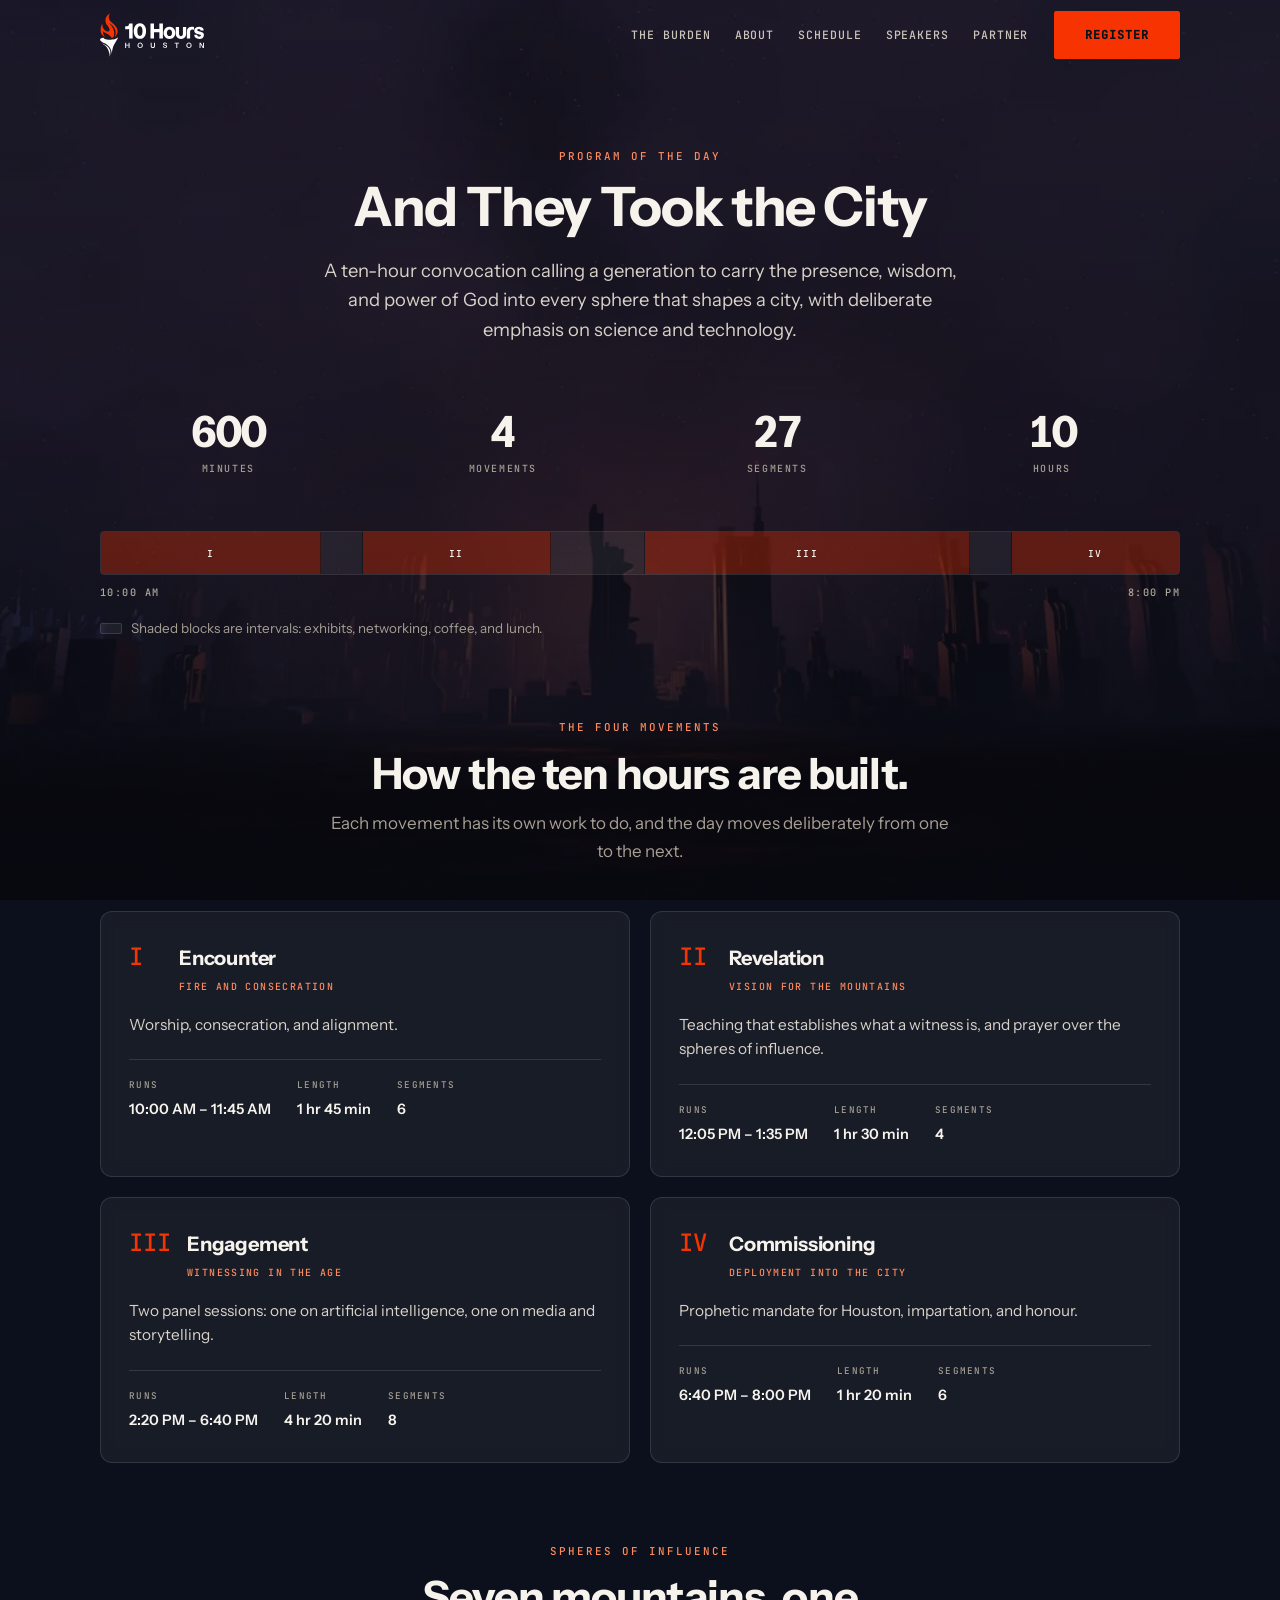
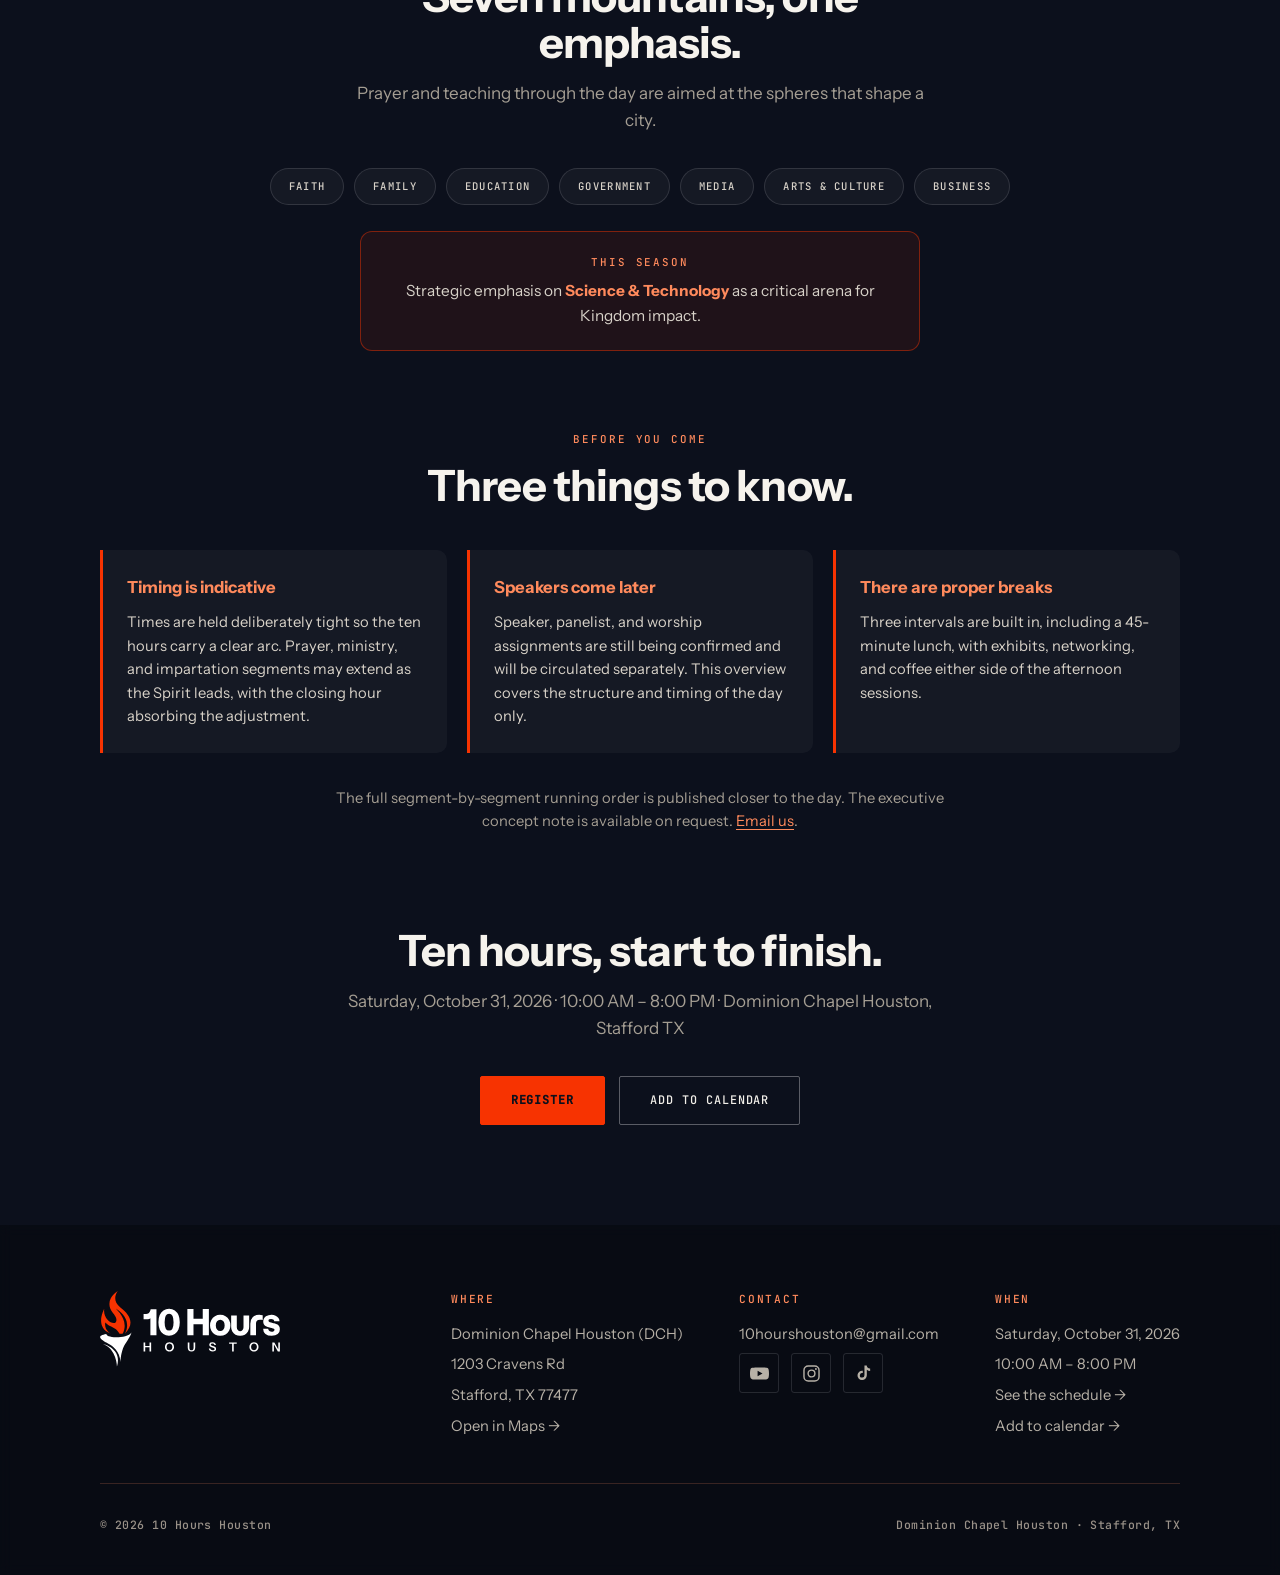
==== commit d04b2b9a: "update" ====
--- a/schedule.html
+++ b/schedule.html
@@ -5,8 +5,8 @@
 <meta name="viewport" content="width=device-width, initial-scale=1.0" />
 <meta name="theme-color" content="#0c101c" />
 
-<title>Schedule &middot; 10 Hours Houston &mdash; Witnesses</title>
-<meta name="description" content="The shape of the day: ten hours in four movements — Encounter, Revelation, Engagement, and Commissioning. Saturday, October 31, 2026, 10AM–8PM, Dominion Chapel Houston, Stafford TX." />
+<title>Schedule &middot; 10 Hours Houston &middot; Witnesses</title>
+<meta name="description" content="The shape of the day: ten hours in four movements. Encounter, Revelation, Engagement, and Commissioning. Saturday, October 31, 2026, 10AM–8PM, Dominion Chapel Houston, Stafford TX." />
 <link rel="canonical" href="https://10hourshouston.com/schedule.html" />
 
 <meta property="og:type" content="website" />
@@ -64,7 +64,7 @@
 
 <nav class="nav" id="nav">
   <div class="wrap">
-    <a class="brand" href="/" aria-label="10 Hours Houston &mdash; home">
+    <a class="brand" href="/" aria-label="10 Hours Houston, home">
       <svg class="logo" role="img" aria-label="10 Hours Houston"><use href="#logo-dark"></use></svg>
     </a>
     <div class="nav-right">
@@ -99,7 +99,7 @@
     <div class="wrap">
       <span class="eyebrow">Program of the Day</span>
       <h1 class="h1">And They Took the City</h1>
-      <p class="standfirst">A ten-hour convocation calling a generation to carry the presence, wisdom, and power of God into every sphere that shapes a city &mdash; with deliberate emphasis on science and technology.</p>
+      <p class="standfirst">A ten-hour convocation calling a generation to carry the presence, wisdom, and power of God into every sphere that shapes a city, with deliberate emphasis on science and technology.</p>
     </div>
   </header>
 
@@ -118,7 +118,7 @@
       <span class="bar-seg" style="width:20.3883%"><span class="bar-lab">I</span></span><span class="bar-seg bar-gap" style="width:3.8835%" aria-hidden="true"></span><span class="bar-seg" style="width:17.4757%"><span class="bar-lab">II</span></span><span class="bar-seg bar-gap" style="width:8.7379%" aria-hidden="true"></span><span class="bar-seg" style="width:30.0971%"><span class="bar-lab">III</span></span><span class="bar-seg bar-gap" style="width:3.8835%" aria-hidden="true"></span><span class="bar-seg" style="width:15.5340%"><span class="bar-lab">IV</span></span>
     </div>
     <p class="bar-ends"><span>10:00 AM</span><span>8:00 PM</span></p>
-    <p class="bar-key"><span class="key-swatch" aria-hidden="true"></span> Shaded blocks are intervals &mdash; exhibits, networking, coffee, and lunch.</p>
+    <p class="bar-key"><span class="key-swatch" aria-hidden="true"></span> Shaded blocks are intervals: exhibits, networking, coffee, and lunch.</p>
   </div></section>
 
   <section class="movements" aria-labelledby="mv-h"><div class="wrap">
@@ -136,7 +136,7 @@
             <p class="mv-sub">Fire and consecration</p>
           </div>
         </div>
-        <p class="mv-desc">Worship, consecration, and alignment &mdash; hearts made ready before anything is taught.</p>
+        <p class="mv-desc">Worship, consecration, and alignment.</p>
         <dl class="mv-meta">
           <div><dt>Runs</dt><dd>10:00 AM &ndash; 11:45 AM</dd></div>
           <div><dt>Length</dt><dd>1 hr 45 min</dd></div>
@@ -166,7 +166,7 @@
             <p class="mv-sub">Witnessing in the age</p>
           </div>
         </div>
-        <p class="mv-desc">Two panel sessions &mdash; one on artificial intelligence, one on content and storytelling &mdash; each answered in prayer.</p>
+        <p class="mv-desc">Two panel sessions: one on artificial intelligence, one on media and storytelling.</p>
         <dl class="mv-meta">
           <div><dt>Runs</dt><dd>2:20 PM &ndash; 6:40 PM</dd></div>
           <div><dt>Length</dt><dd>4 hr 20 min</dd></div>
@@ -181,7 +181,7 @@
             <p class="mv-sub">Deployment into the city</p>
           </div>
         </div>
-        <p class="mv-desc">Prophetic mandate for Houston, impartation, honour, and the sending out.</p>
+        <p class="mv-desc">Prophetic mandate for Houston, impartation, and honour.</p>
         <dl class="mv-meta">
           <div><dt>Runs</dt><dd>6:40 PM &ndash; 8:00 PM</dd></div>
           <div><dt>Length</dt><dd>1 hr 20 min</dd></div>
@@ -220,7 +220,7 @@
         <p>Three intervals are built in, including a 45-minute lunch, with exhibits, networking, and coffee either side of the afternoon sessions.</p>
       </div>
     </div>
-    <p class="notes-foot reveal">The full segment-by-segment running order is published closer to the day. The executive concept note is available on request &mdash; <a href="mailto:10hourshouston@gmail.com?subject=Executive%20concept%20note%20%E2%80%94%2010%20Hours%20Houston">email us</a>.</p>
+    <p class="notes-foot reveal">The full segment-by-segment running order is published closer to the day. The executive concept note is available on request. <a href="mailto:10hourshouston@gmail.com?subject=Executive%20concept%20note%20for%2010%20Hours%20Houston">Email us</a>.</p>
   </div></section>
 
   <section class="sched-cta"><div class="wrap"><div class="inner reveal">
--- a/assets/site.css
+++ b/assets/site.css
@@ -102,7 +102,6 @@
   .hero{position:relative; min-height:100svh; display:flex; align-items:center;
         padding:calc(var(--nav-h) + 54px) 0 84px; text-align:center; color:#f2efe9}
   .hero-inner{position:relative; z-index:2; width:min(1040px,92vw); margin:0 auto}
-  .hero-mark{width:clamp(38px,5.2vw,54px); margin:0 auto 22px; display:block}
     /* The wordmark is artwork, not type. The brand spec forbids shadows, glows and
      outlines on it, so no text-shadow/filter here. This is the Wordmark-Only
      variant, which the spec designates for use without the tagline, so the
@@ -130,8 +129,67 @@
   @keyframes beat{0%{box-shadow:0 0 0 0 rgba(247,51,1,.5)}70%{box-shadow:0 0 0 9px rgba(247,51,1,0)}100%{box-shadow:0 0 0 0 rgba(247,51,1,0)}}
 
   .cta-row{margin-top:34px; display:flex; gap:14px; justify-content:center; align-items:center; flex-wrap:wrap}
-  .cta-note{margin:16px 0 0; font-family:var(--f-mono); font-size:.66rem; letter-spacing:.14em;
-            text-transform:uppercase; color:#a79f94}
+
+
+  /* ---------- STATUS PORTAL ---------- */
+  .portal{position:relative; display:grid; place-items:center; margin:0 auto 34px;
+          width:clamp(196px,42vw,246px); aspect-ratio:1; border-radius:50%;
+          text-decoration:none; color:inherit; isolation:isolate;
+          background:radial-gradient(circle at 50% 42%, rgba(247,51,1,.14), rgba(9,11,19,.72) 70%);
+          box-shadow:0 0 0 1px rgba(247,51,1,.42), 0 0 44px rgba(247,51,1,.24),
+                     inset 0 0 40px rgba(247,51,1,.10);
+          transition:box-shadow .3s ease, transform .3s ease}
+  .portal:hover{transform:translateY(-2px);
+    box-shadow:0 0 0 1px rgba(247,51,1,.7), 0 0 62px rgba(247,51,1,.38),
+               inset 0 0 46px rgba(247,51,1,.16)}
+  /* concentric rim, offset from the glow edge */
+  .portal-rim{position:absolute; inset:11px; border-radius:50%;
+              border:1px solid rgba(247,51,1,.28); pointer-events:none}
+  /* slow sweep so the ring reads as active rather than static */
+  .portal-sweep{position:absolute; inset:-3px; border-radius:50%; pointer-events:none;
+                border:1px dashed rgba(247,51,1,.34);
+                animation:portalspin 26s linear infinite}
+  @keyframes portalspin{to{transform:rotate(360deg)}}
+  .portal-inner{display:flex; flex-direction:column; align-items:center; justify-content:center;
+                text-align:center; padding:0 22px}
+  .portal-disc{width:clamp(42px,9vw,52px); aspect-ratio:1; border-radius:50%; display:grid;
+               place-items:center; margin-bottom:14px;
+               background:radial-gradient(circle at 50% 40%, rgba(247,51,1,.26), rgba(247,51,1,.05));
+               border:1px solid rgba(247,51,1,.42)}
+  .portal-icon{width:56%; height:auto; display:block}
+  .portal-title{font-weight:700; font-size:clamp(.98rem,2.3vw,1.14rem); line-height:1.12;
+                letter-spacing:.02em; word-spacing:.14em; text-transform:uppercase; color:#fbf8f2}
+  .portal-sub{margin-top:9px; font-family:var(--f-mono); font-size:clamp(.5rem,1.3vw,.58rem);
+              letter-spacing:.18em; text-transform:uppercase; color:var(--accent-soft)}
+
+  /* live: same shape, more urgency */
+  .portal.is-live{box-shadow:0 0 0 1px rgba(247,51,1,.8), 0 0 60px rgba(247,51,1,.4),
+                             inset 0 0 46px rgba(247,51,1,.18);
+                  animation:portalbeat 2.6s ease-in-out infinite}
+  @keyframes portalbeat{0%,100%{box-shadow:0 0 0 1px rgba(247,51,1,.8), 0 0 48px rgba(247,51,1,.3),
+                                           inset 0 0 42px rgba(247,51,1,.16)}
+                        50%{box-shadow:0 0 0 1px rgba(247,51,1,1), 0 0 76px rgba(247,51,1,.5),
+                                       inset 0 0 52px rgba(247,51,1,.24)}}
+
+  /* ended: drained of colour, no glow, not interactive */
+  .portal.is-closed{cursor:default;
+    background:radial-gradient(circle at 50% 42%, rgba(255,255,255,.05), rgba(9,11,19,.75) 70%);
+    box-shadow:0 0 0 1px rgba(255,255,255,.16), inset 0 0 34px rgba(255,255,255,.04);
+    animation:none}
+  .portal.is-closed:hover{transform:none;
+    box-shadow:0 0 0 1px rgba(255,255,255,.16), inset 0 0 34px rgba(255,255,255,.04)}
+  .portal.is-closed .portal-rim{border-color:rgba(255,255,255,.14)}
+  .portal.is-closed .portal-sweep{border-color:rgba(255,255,255,.12); animation-duration:60s}
+  .portal.is-closed .portal-disc{border-color:rgba(255,255,255,.18);
+    background:radial-gradient(circle at 50% 40%, rgba(255,255,255,.07), rgba(255,255,255,.02))}
+  .portal.is-closed .portal-icon{filter:grayscale(1); opacity:.55}
+  .portal.is-closed .portal-title{color:#cfc9bf}
+  .portal.is-closed .portal-sub{color:#8f887e}
+
+  @media (prefers-reduced-motion: reduce){
+    .portal-sweep{animation:none}
+    .portal.is-live{animation:none}
+  }
 
   /* ---------- SECTIONS ---------- */
   .sec{padding:92px 0; position:relative}
@@ -282,16 +340,14 @@
      stacked content, so pull the lockup and spacing in instead of overflowing. */
   @media (max-height:760px) and (min-width:861px){
     .hero-lockup{width:min(80vw,660px)}
-    .hero-mark{width:clamp(34px,4vw,44px); margin-bottom:16px}
-    .hero{padding-top:calc(var(--nav-h) + 30px); padding-bottom:56px}
+      .hero{padding-top:calc(var(--nav-h) + 30px); padding-bottom:56px}
     .countdown{margin-top:22px}
     .cta-row{margin-top:26px}
   }
   @media (max-height:560px){
     .hero{min-height:auto; padding-top:calc(var(--nav-h) + 26px); padding-bottom:48px}
     .hero-lockup{width:min(74vw,560px)}
-    .hero-mark{display:none}
-  }
+    }
 
   /* ================= LIST RESET FOR THE SPEAKER RAIL ================= */
   .marquee-track{list-style:none; margin:0; padding:0}
--- a/assets/site.css
+++ b/assets/site.css
@@ -102,7 +102,6 @@
   .hero{position:relative; min-height:100svh; display:flex; align-items:center;
         padding:calc(var(--nav-h) + 54px) 0 84px; text-align:center; color:#f2efe9}
   .hero-inner{position:relative; z-index:2; width:min(1040px,92vw); margin:0 auto}
-  .hero-mark{width:clamp(38px,5.2vw,54px); margin:0 auto 22px; display:block}
     /* The wordmark is artwork, not type. The brand spec forbids shadows, glows and
      outlines on it, so no text-shadow/filter here. This is the Wordmark-Only
      variant, which the spec designates for use without the tagline, so the
@@ -130,8 +129,67 @@
   @keyframes beat{0%{box-shadow:0 0 0 0 rgba(247,51,1,.5)}70%{box-shadow:0 0 0 9px rgba(247,51,1,0)}100%{box-shadow:0 0 0 0 rgba(247,51,1,0)}}
 
   .cta-row{margin-top:34px; display:flex; gap:14px; justify-content:center; align-items:center; flex-wrap:wrap}
-  .cta-note{margin:16px 0 0; font-family:var(--f-mono); font-size:.66rem; letter-spacing:.14em;
-            text-transform:uppercase; color:#a79f94}
+
+
+  /* ---------- STATUS PORTAL ---------- */
+  .portal{position:relative; display:grid; place-items:center; margin:0 auto 34px;
+          width:clamp(196px,42vw,246px); aspect-ratio:1; border-radius:50%;
+          text-decoration:none; color:inherit; isolation:isolate;
+          background:radial-gradient(circle at 50% 42%, rgba(247,51,1,.14), rgba(9,11,19,.72) 70%);
+          box-shadow:0 0 0 1px rgba(247,51,1,.42), 0 0 44px rgba(247,51,1,.24),
+                     inset 0 0 40px rgba(247,51,1,.10);
+          transition:box-shadow .3s ease, transform .3s ease}
+  .portal:hover{transform:translateY(-2px);
+    box-shadow:0 0 0 1px rgba(247,51,1,.7), 0 0 62px rgba(247,51,1,.38),
+               inset 0 0 46px rgba(247,51,1,.16)}
+  /* concentric rim, offset from the glow edge */
+  .portal-rim{position:absolute; inset:11px; border-radius:50%;
+              border:1px solid rgba(247,51,1,.28); pointer-events:none}
+  /* slow sweep so the ring reads as active rather than static */
+  .portal-sweep{position:absolute; inset:-3px; border-radius:50%; pointer-events:none;
+                border:1px dashed rgba(247,51,1,.34);
+                animation:portalspin 26s linear infinite}
+  @keyframes portalspin{to{transform:rotate(360deg)}}
+  .portal-inner{display:flex; flex-direction:column; align-items:center; justify-content:center;
+                text-align:center; padding:0 22px}
+  .portal-disc{width:clamp(42px,9vw,52px); aspect-ratio:1; border-radius:50%; display:grid;
+               place-items:center; margin-bottom:14px;
+               background:radial-gradient(circle at 50% 40%, rgba(247,51,1,.26), rgba(247,51,1,.05));
+               border:1px solid rgba(247,51,1,.42)}
+  .portal-icon{width:56%; height:auto; display:block}
+  .portal-title{font-weight:700; font-size:clamp(.98rem,2.3vw,1.14rem); line-height:1.12;
+                letter-spacing:.02em; word-spacing:.14em; text-transform:uppercase; color:#fbf8f2}
+  .portal-sub{margin-top:9px; font-family:var(--f-mono); font-size:clamp(.5rem,1.3vw,.58rem);
+              letter-spacing:.18em; text-transform:uppercase; color:var(--accent-soft)}
+
+  /* live: same shape, more urgency */
+  .portal.is-live{box-shadow:0 0 0 1px rgba(247,51,1,.8), 0 0 60px rgba(247,51,1,.4),
+                             inset 0 0 46px rgba(247,51,1,.18);
+                  animation:portalbeat 2.6s ease-in-out infinite}
+  @keyframes portalbeat{0%,100%{box-shadow:0 0 0 1px rgba(247,51,1,.8), 0 0 48px rgba(247,51,1,.3),
+                                           inset 0 0 42px rgba(247,51,1,.16)}
+                        50%{box-shadow:0 0 0 1px rgba(247,51,1,1), 0 0 76px rgba(247,51,1,.5),
+                                       inset 0 0 52px rgba(247,51,1,.24)}}
+
+  /* ended: drained of colour, no glow, not interactive */
+  .portal.is-closed{cursor:default;
+    background:radial-gradient(circle at 50% 42%, rgba(255,255,255,.05), rgba(9,11,19,.75) 70%);
+    box-shadow:0 0 0 1px rgba(255,255,255,.16), inset 0 0 34px rgba(255,255,255,.04);
+    animation:none}
+  .portal.is-closed:hover{transform:none;
+    box-shadow:0 0 0 1px rgba(255,255,255,.16), inset 0 0 34px rgba(255,255,255,.04)}
+  .portal.is-closed .portal-rim{border-color:rgba(255,255,255,.14)}
+  .portal.is-closed .portal-sweep{border-color:rgba(255,255,255,.12); animation-duration:60s}
+  .portal.is-closed .portal-disc{border-color:rgba(255,255,255,.18);
+    background:radial-gradient(circle at 50% 40%, rgba(255,255,255,.07), rgba(255,255,255,.02))}
+  .portal.is-closed .portal-icon{filter:grayscale(1); opacity:.55}
+  .portal.is-closed .portal-title{color:#cfc9bf}
+  .portal.is-closed .portal-sub{color:#8f887e}
+
+  @media (prefers-reduced-motion: reduce){
+    .portal-sweep{animation:none}
+    .portal.is-live{animation:none}
+  }
 
   /* ---------- SECTIONS ---------- */
   .sec{padding:92px 0; position:relative}
@@ -282,16 +340,14 @@
      stacked content, so pull the lockup and spacing in instead of overflowing. */
   @media (max-height:760px) and (min-width:861px){
     .hero-lockup{width:min(80vw,660px)}
-    .hero-mark{width:clamp(34px,4vw,44px); margin-bottom:16px}
-    .hero{padding-top:calc(var(--nav-h) + 30px); padding-bottom:56px}
+      .hero{padding-top:calc(var(--nav-h) + 30px); padding-bottom:56px}
     .countdown{margin-top:22px}
     .cta-row{margin-top:26px}
   }
   @media (max-height:560px){
     .hero{min-height:auto; padding-top:calc(var(--nav-h) + 26px); padding-bottom:48px}
     .hero-lockup{width:min(74vw,560px)}
-    .hero-mark{display:none}
-  }
+    }
 
   /* ================= LIST RESET FOR THE SPEAKER RAIL ================= */
   .marquee-track{list-style:none; margin:0; padding:0}
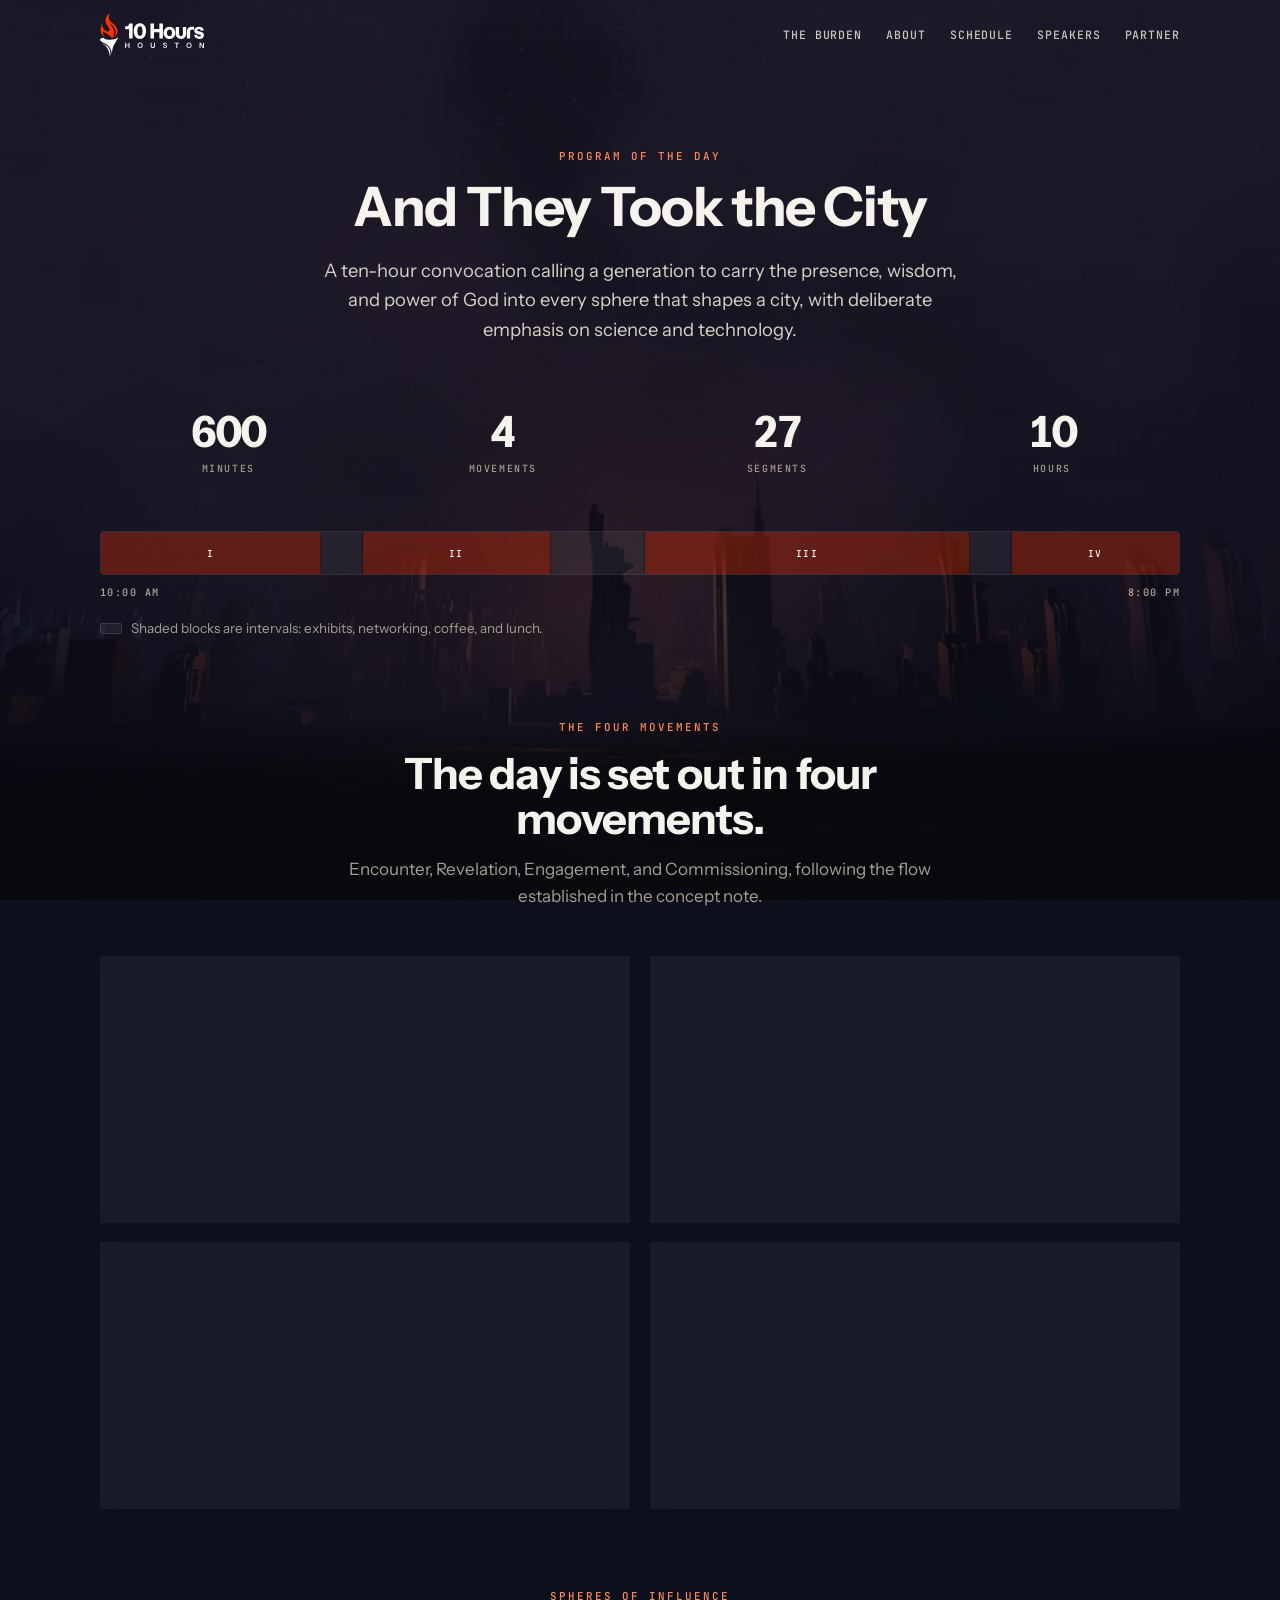
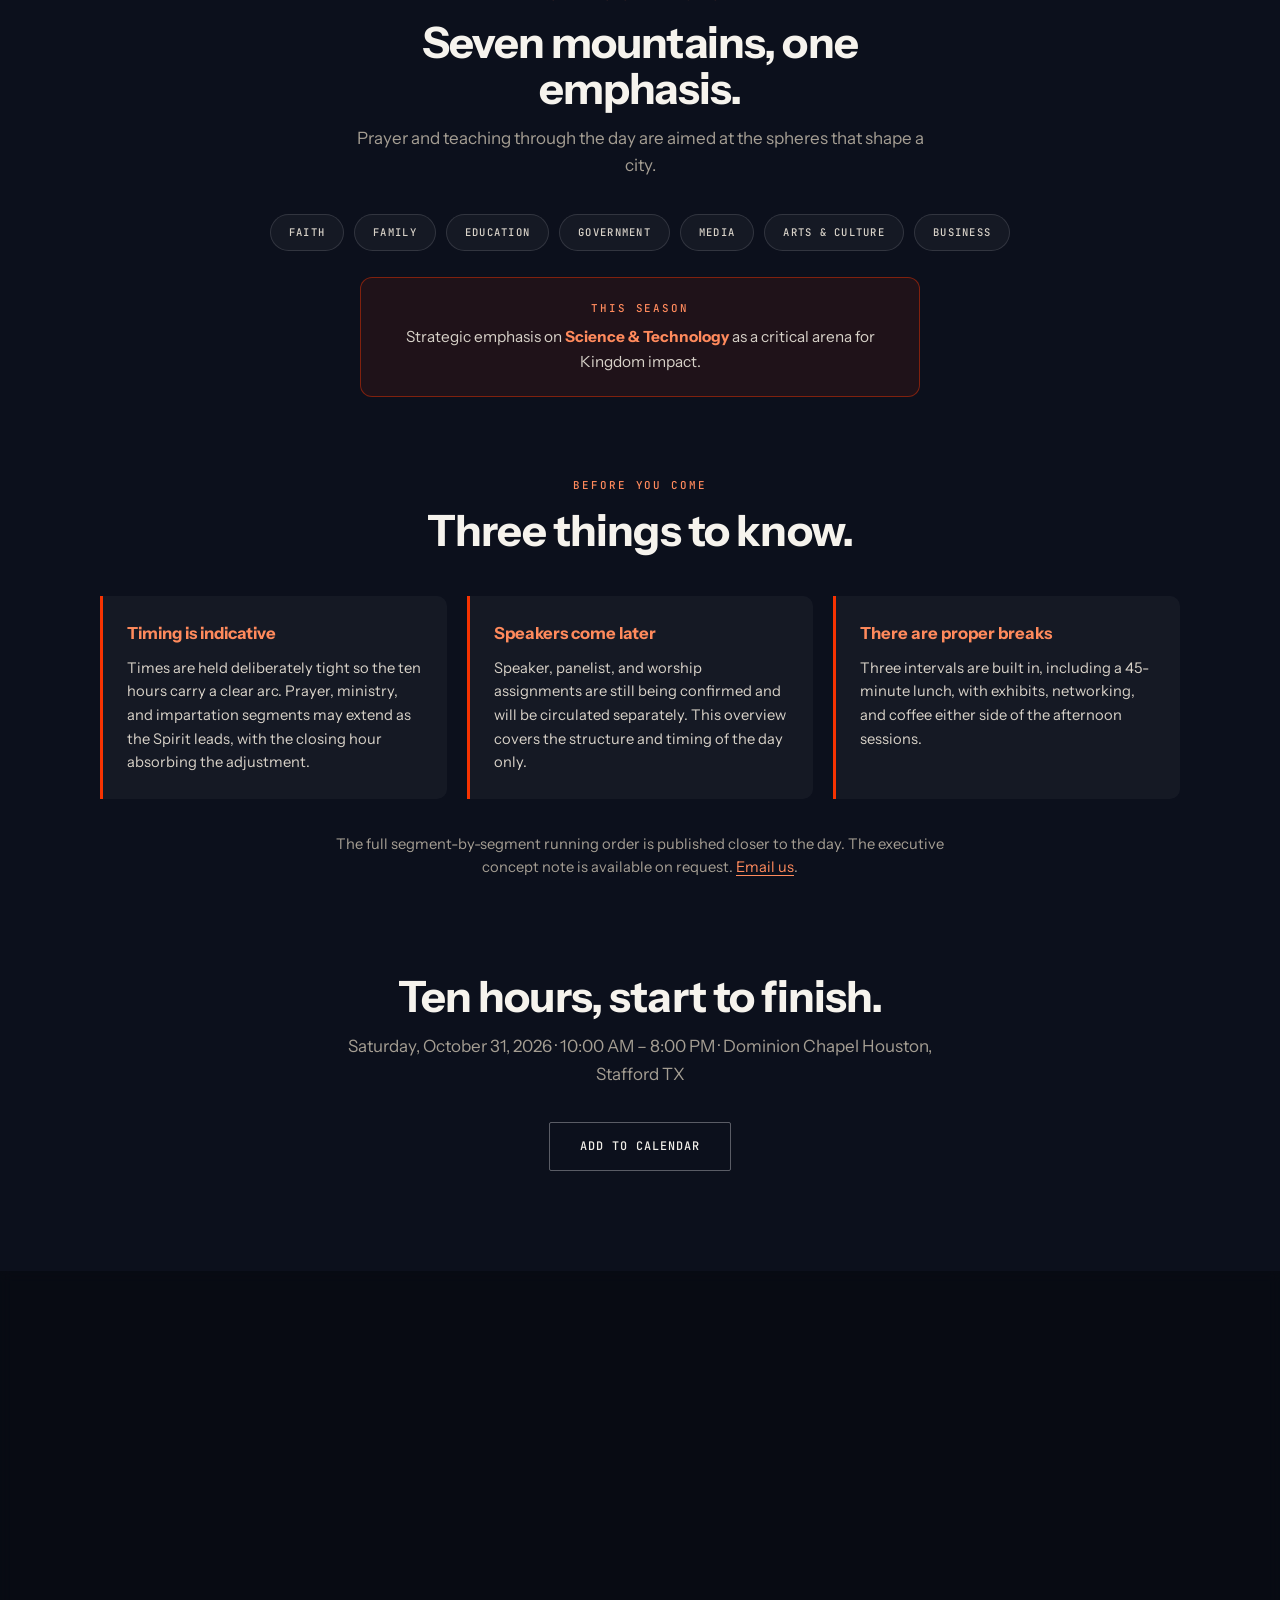
==== commit b4159ce7: "update" ====
--- a/schedule.html
+++ b/schedule.html
@@ -75,7 +75,10 @@
         <a href="/#speakers">Speakers</a>
         <a href="/sponsors.html">Partner</a>
       </div>
+      <!-- REGISTER LINK OFF (nav bar). Delete this line and the one after it
+           to switch registration back on.
       <a class="btn btn-primary nav-cta" href="https://luma.com/oe8cgk9v" target="_blank" rel="noopener">Register</a>
+           END REGISTER LINK OFF -->
       <button class="burger" id="burger" type="button" aria-expanded="false" aria-controls="drawer" aria-label="Open menu">
         <span></span><span></span><span></span>
       </button>
@@ -90,7 +93,10 @@
   <a href="/schedule.html" aria-current="page">Schedule</a>
   <a href="/#speakers">Speakers</a>
   <a href="/sponsors.html">Partner With Us</a>
+  <!-- REGISTER LINK OFF (mobile drawer). Delete this line and the one after it
+       to switch registration back on.
   <a class="btn btn-primary" href="https://luma.com/oe8cgk9v" target="_blank" rel="noopener">Register</a>
+       END REGISTER LINK OFF -->
 </div>
 
 <main id="main">
@@ -124,8 +130,8 @@
   <section class="movements" aria-labelledby="mv-h"><div class="wrap">
     <div class="head reveal">
       <span class="eyebrow">The Four Movements</span>
-      <h2 class="h2" id="mv-h">How the ten hours are built.</h2>
-      <p>Each movement has its own work to do, and the day moves deliberately from one to the next.</p>
+      <h2 class="h2" id="mv-h">The day is set out in four movements.</h2>
+      <p>Encounter, Revelation, Engagement, and Commissioning, following the flow established in the concept note.</p>
     </div>
     <div class="mv-grid">
       <article class="mv reveal">
@@ -227,7 +233,10 @@
     <h2 class="h2">Ten hours, start to finish.</h2>
     <p>Saturday, October 31, 2026 &middot; 10:00 AM &ndash; 8:00 PM &middot; Dominion Chapel Houston, Stafford TX</p>
     <div class="cta-row">
+      <!-- REGISTER LINK OFF (closing block). Delete this line and the one after it
+           to switch registration back on.
       <a class="btn btn-primary" href="https://luma.com/oe8cgk9v" target="_blank" rel="noopener">Register</a>
+           END REGISTER LINK OFF -->
       <a class="btn btn-ghost" href="/10-hours-houston.ics" download>Add to calendar</a>
     </div>
   </div></div></section>
--- a/assets/site.css
+++ b/assets/site.css
@@ -132,7 +132,7 @@
 
 
   /* ---------- STATUS PORTAL ---------- */
-  .portal{position:relative; display:grid; place-items:center; margin:0 auto 34px;
+  .portal{position:relative; display:grid; place-items:center; margin:0 auto;
           width:clamp(196px,42vw,246px); aspect-ratio:1; border-radius:50%;
           text-decoration:none; color:inherit; isolation:isolate;
           background:radial-gradient(circle at 50% 42%, rgba(247,51,1,.14), rgba(9,11,19,.72) 70%);
@@ -151,16 +151,33 @@
                 animation:portalspin 26s linear infinite}
   @keyframes portalspin{to{transform:rotate(360deg)}}
   .portal-inner{display:flex; flex-direction:column; align-items:center; justify-content:center;
-                text-align:center; padding:0 22px}
+                text-align:center; padding:0 15px}
   .portal-disc{width:clamp(42px,9vw,52px); aspect-ratio:1; border-radius:50%; display:grid;
                place-items:center; margin-bottom:14px;
                background:radial-gradient(circle at 50% 40%, rgba(247,51,1,.26), rgba(247,51,1,.05));
                border:1px solid rgba(247,51,1,.42)}
-  .portal-icon{width:56%; height:auto; display:block}
+  /* the torch rolls like a coin: rotateY keeps it upright rather than tumbling
+     upside down, which a flat 360deg spin would do to the flame */
+  .portal-disc{perspective:420px}
+  .portal-icon{width:56%; height:auto; display:block; transform-style:preserve-3d;
+               animation:torchroll 7s linear infinite}
+  @keyframes torchroll{to{transform:rotateY(360deg)}}
   .portal-title{font-weight:700; font-size:clamp(.98rem,2.3vw,1.14rem); line-height:1.12;
                 letter-spacing:.02em; word-spacing:.14em; text-transform:uppercase; color:#fbf8f2}
   .portal-sub{margin-top:9px; font-family:var(--f-mono); font-size:clamp(.5rem,1.3vw,.58rem);
-              letter-spacing:.18em; text-transform:uppercase; color:var(--accent-soft)}
+              letter-spacing:.14em; text-transform:uppercase; color:var(--accent-soft);
+              line-height:1.5; text-wrap:balance}
+
+  /* opening soon: present but not yet an invitation */
+  .portal.is-soon{cursor:default;
+    box-shadow:0 0 0 1px rgba(247,51,1,.26), 0 0 30px rgba(247,51,1,.13),
+               inset 0 0 34px rgba(247,51,1,.06)}
+  .portal.is-soon:hover{transform:none;
+    box-shadow:0 0 0 1px rgba(247,51,1,.26), 0 0 30px rgba(247,51,1,.13),
+               inset 0 0 34px rgba(247,51,1,.06)}
+  .portal.is-soon .portal-rim{border-color:rgba(247,51,1,.2)}
+  .portal.is-soon .portal-sweep{border-color:rgba(247,51,1,.22)}
+  .portal.is-soon .portal-sub{color:#c2b6a9}
 
   /* live: same shape, more urgency */
   .portal.is-live{box-shadow:0 0 0 1px rgba(247,51,1,.8), 0 0 60px rgba(247,51,1,.4),
@@ -188,7 +205,19 @@
 
   @media (prefers-reduced-motion: reduce){
     .portal-sweep{animation:none}
+    .portal-icon{animation:none}
     .portal.is-live{animation:none}
+  }
+
+  /* On wide screens the portal moves out of the centre column and sits in the
+     empty space to the right of the text block, level with the buttons. Below
+     1180px it returns to normal flow underneath them. */
+  @media (min-width:1180px){
+    .hero-inner{position:relative}
+    .portal{position:absolute; right:0; bottom:4px; margin:0; width:206px}
+  }
+  @media (max-width:1179px){
+    .portal{margin:38px auto 0}
   }
 
   /* ---------- SECTIONS ---------- */
--- a/assets/site.css
+++ b/assets/site.css
@@ -132,7 +132,7 @@
 
 
   /* ---------- STATUS PORTAL ---------- */
-  .portal{position:relative; display:grid; place-items:center; margin:0 auto 34px;
+  .portal{position:relative; display:grid; place-items:center; margin:0 auto;
           width:clamp(196px,42vw,246px); aspect-ratio:1; border-radius:50%;
           text-decoration:none; color:inherit; isolation:isolate;
           background:radial-gradient(circle at 50% 42%, rgba(247,51,1,.14), rgba(9,11,19,.72) 70%);
@@ -151,16 +151,33 @@
                 animation:portalspin 26s linear infinite}
   @keyframes portalspin{to{transform:rotate(360deg)}}
   .portal-inner{display:flex; flex-direction:column; align-items:center; justify-content:center;
-                text-align:center; padding:0 22px}
+                text-align:center; padding:0 15px}
   .portal-disc{width:clamp(42px,9vw,52px); aspect-ratio:1; border-radius:50%; display:grid;
                place-items:center; margin-bottom:14px;
                background:radial-gradient(circle at 50% 40%, rgba(247,51,1,.26), rgba(247,51,1,.05));
                border:1px solid rgba(247,51,1,.42)}
-  .portal-icon{width:56%; height:auto; display:block}
+  /* the torch rolls like a coin: rotateY keeps it upright rather than tumbling
+     upside down, which a flat 360deg spin would do to the flame */
+  .portal-disc{perspective:420px}
+  .portal-icon{width:56%; height:auto; display:block; transform-style:preserve-3d;
+               animation:torchroll 7s linear infinite}
+  @keyframes torchroll{to{transform:rotateY(360deg)}}
   .portal-title{font-weight:700; font-size:clamp(.98rem,2.3vw,1.14rem); line-height:1.12;
                 letter-spacing:.02em; word-spacing:.14em; text-transform:uppercase; color:#fbf8f2}
   .portal-sub{margin-top:9px; font-family:var(--f-mono); font-size:clamp(.5rem,1.3vw,.58rem);
-              letter-spacing:.18em; text-transform:uppercase; color:var(--accent-soft)}
+              letter-spacing:.14em; text-transform:uppercase; color:var(--accent-soft);
+              line-height:1.5; text-wrap:balance}
+
+  /* opening soon: present but not yet an invitation */
+  .portal.is-soon{cursor:default;
+    box-shadow:0 0 0 1px rgba(247,51,1,.26), 0 0 30px rgba(247,51,1,.13),
+               inset 0 0 34px rgba(247,51,1,.06)}
+  .portal.is-soon:hover{transform:none;
+    box-shadow:0 0 0 1px rgba(247,51,1,.26), 0 0 30px rgba(247,51,1,.13),
+               inset 0 0 34px rgba(247,51,1,.06)}
+  .portal.is-soon .portal-rim{border-color:rgba(247,51,1,.2)}
+  .portal.is-soon .portal-sweep{border-color:rgba(247,51,1,.22)}
+  .portal.is-soon .portal-sub{color:#c2b6a9}
 
   /* live: same shape, more urgency */
   .portal.is-live{box-shadow:0 0 0 1px rgba(247,51,1,.8), 0 0 60px rgba(247,51,1,.4),
@@ -188,7 +205,19 @@
 
   @media (prefers-reduced-motion: reduce){
     .portal-sweep{animation:none}
+    .portal-icon{animation:none}
     .portal.is-live{animation:none}
+  }
+
+  /* On wide screens the portal moves out of the centre column and sits in the
+     empty space to the right of the text block, level with the buttons. Below
+     1180px it returns to normal flow underneath them. */
+  @media (min-width:1180px){
+    .hero-inner{position:relative}
+    .portal{position:absolute; right:0; bottom:4px; margin:0; width:206px}
+  }
+  @media (max-width:1179px){
+    .portal{margin:38px auto 0}
   }
 
   /* ---------- SECTIONS ---------- */
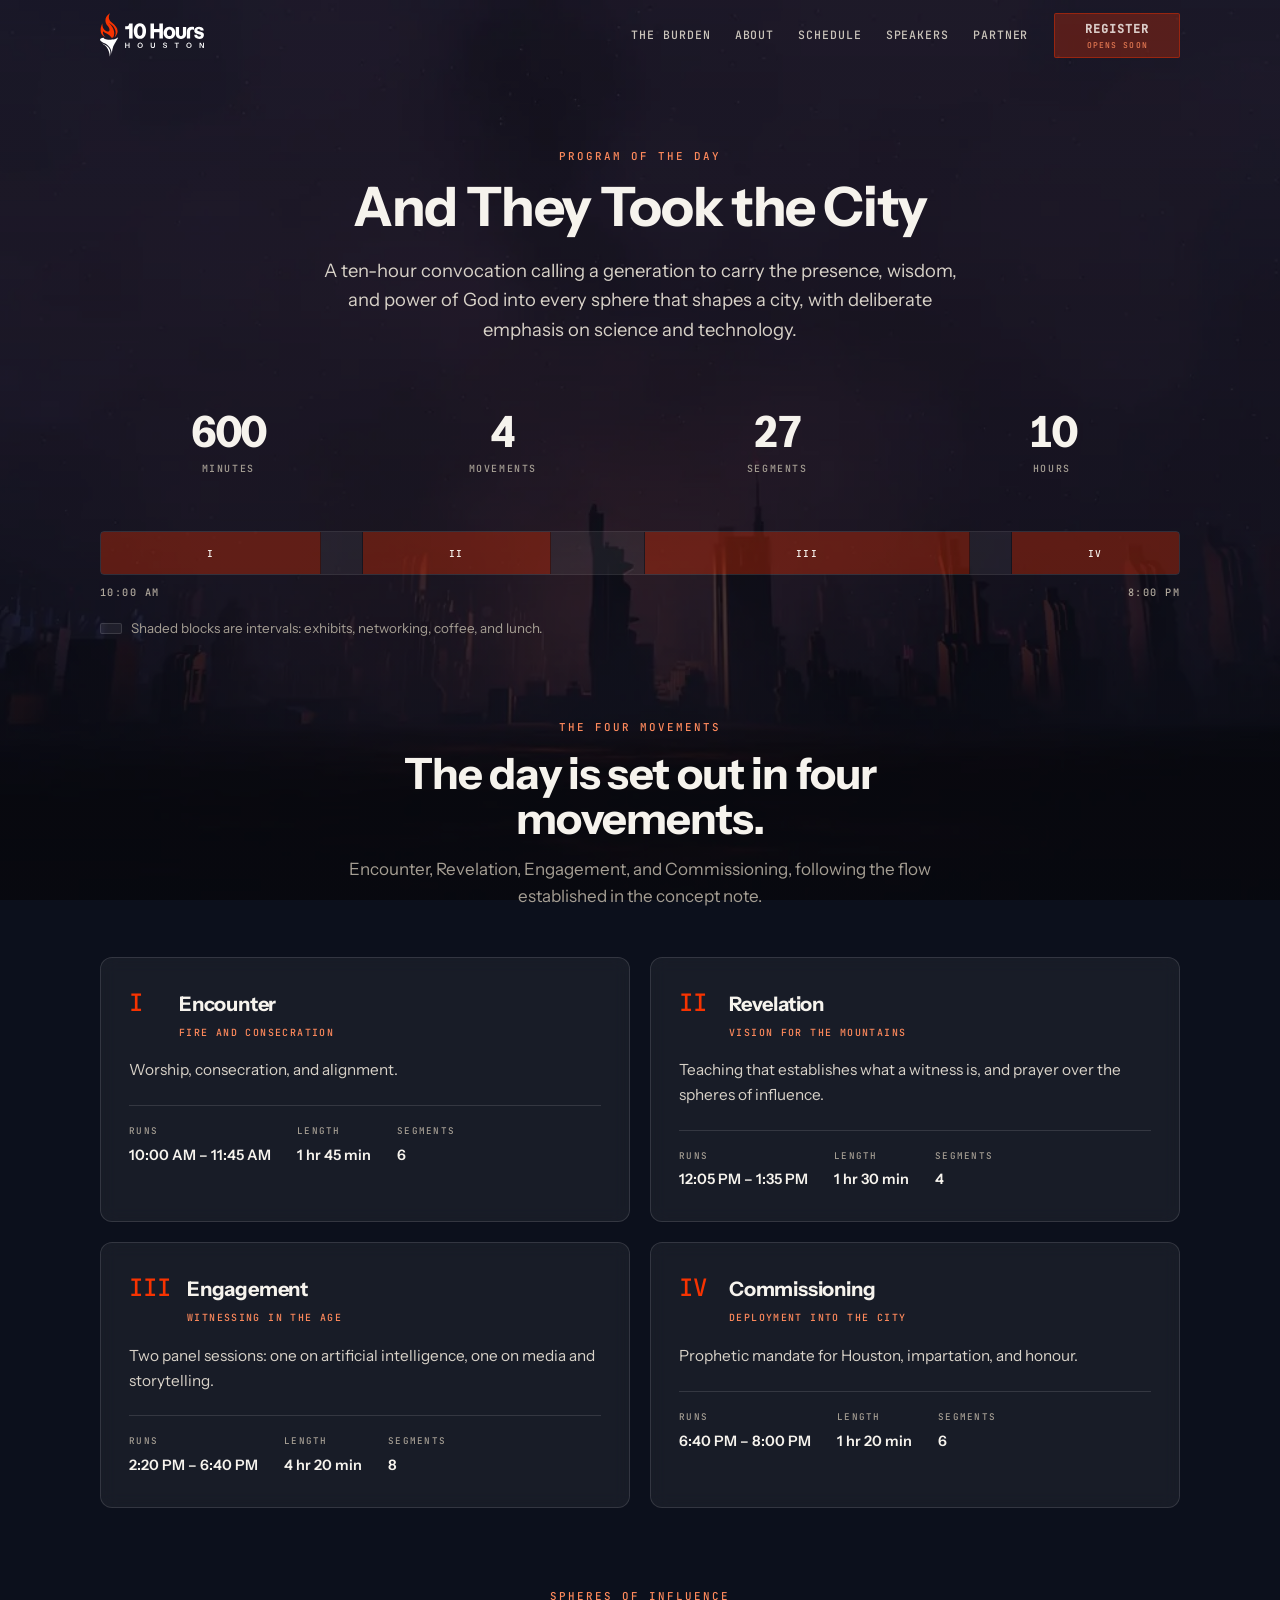
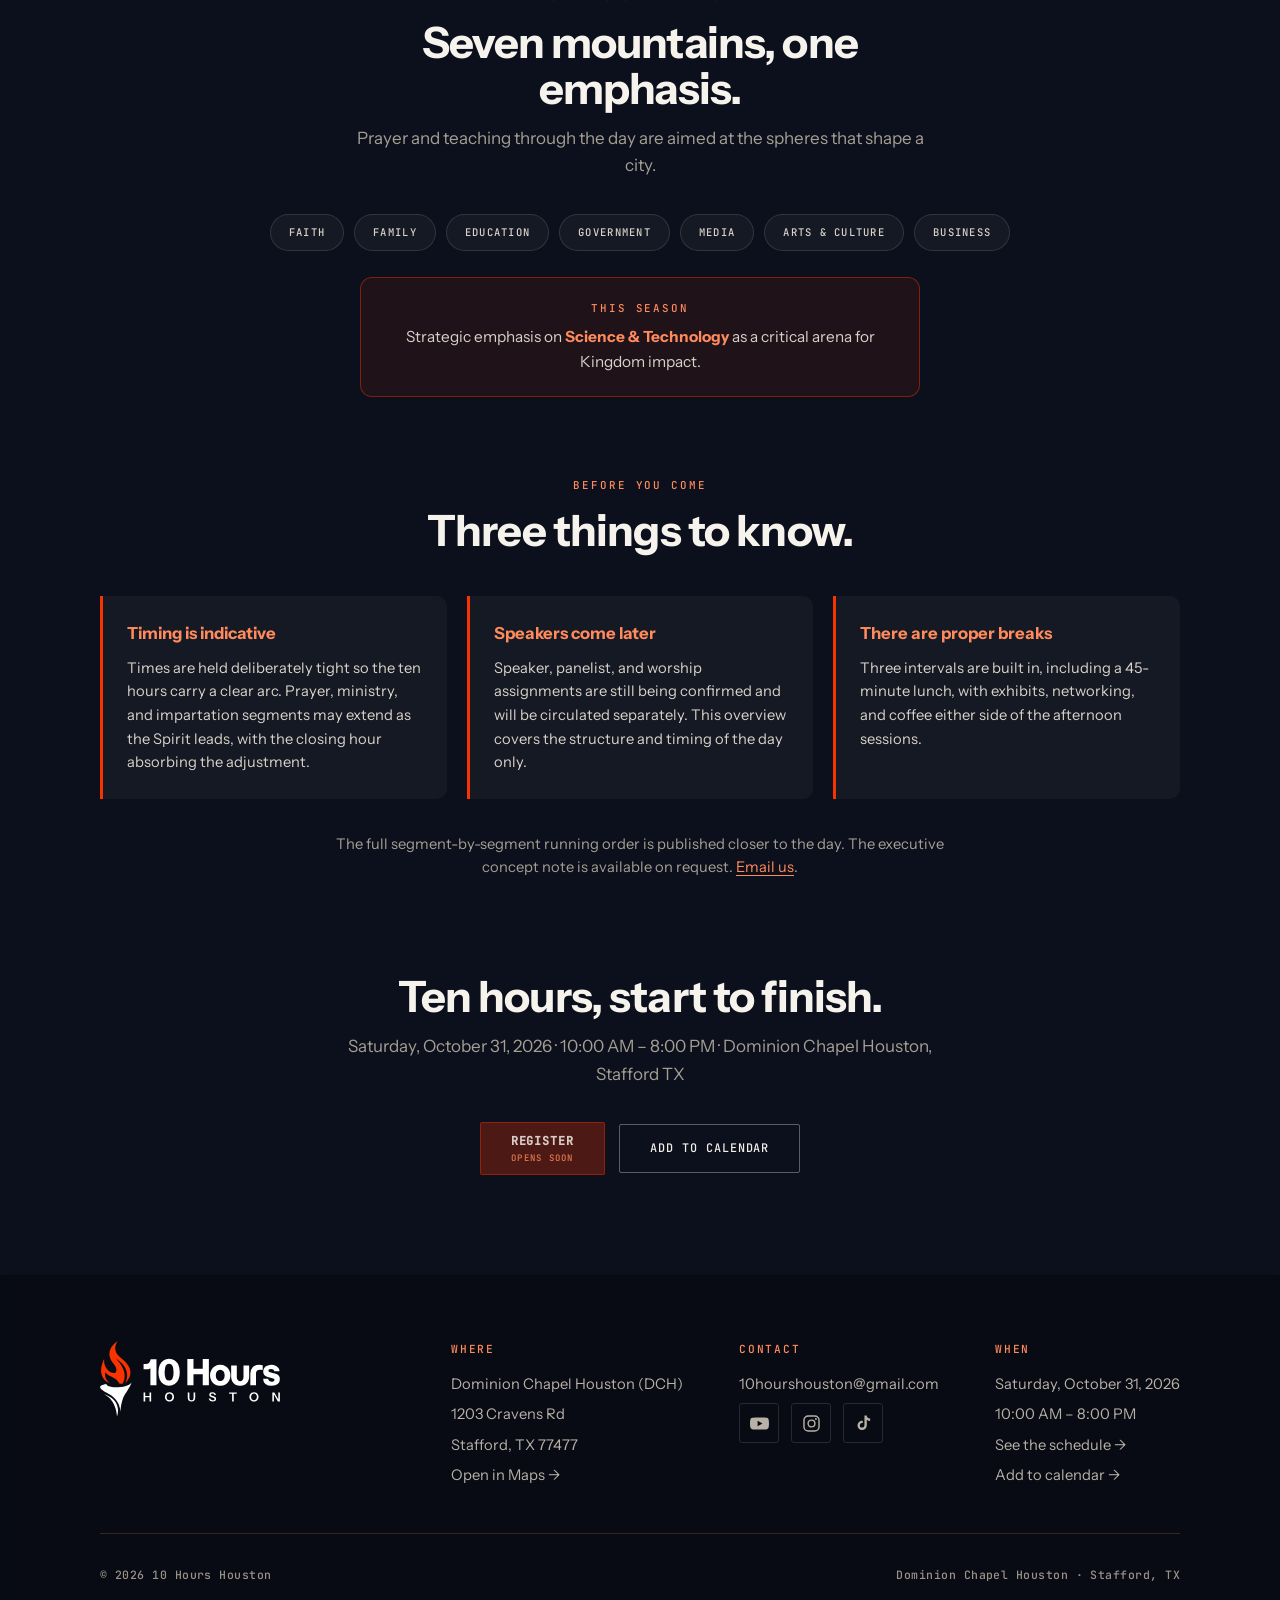
==== commit 37b3f2fa: "update" ====
--- a/schedule.html
+++ b/schedule.html
@@ -75,10 +75,10 @@
         <a href="/#speakers">Speakers</a>
         <a href="/sponsors.html">Partner</a>
       </div>
-      <!-- REGISTER LINK OFF (nav bar). Delete this line and the one after it
-           to switch registration back on.
-      <a class="btn btn-primary nav-cta" href="https://luma.com/oe8cgk9v" target="_blank" rel="noopener">Register</a>
-           END REGISTER LINK OFF -->
+      <!-- Registration has not opened, so this button is deliberately inert.
+           To go live, swap it for:
+           <a class="btn btn-primary nav-cta" href="https://luma.com/oe8cgk9v" target="_blank" rel="noopener">Register</a> -->
+      <button class="btn btn-primary nav-cta" type="button" aria-disabled="true">Register<span class="btn-hint">Opens soon</span></button>
       <button class="burger" id="burger" type="button" aria-expanded="false" aria-controls="drawer" aria-label="Open menu">
         <span></span><span></span><span></span>
       </button>
@@ -93,10 +93,10 @@
   <a href="/schedule.html" aria-current="page">Schedule</a>
   <a href="/#speakers">Speakers</a>
   <a href="/sponsors.html">Partner With Us</a>
-  <!-- REGISTER LINK OFF (mobile drawer). Delete this line and the one after it
-       to switch registration back on.
-  <a class="btn btn-primary" href="https://luma.com/oe8cgk9v" target="_blank" rel="noopener">Register</a>
-       END REGISTER LINK OFF -->
+  <!-- Registration has not opened, so this button is deliberately inert.
+       To go live, swap it for:
+       <a class="btn btn-primary" href="https://luma.com/oe8cgk9v" target="_blank" rel="noopener">Register</a> -->
+  <button class="btn btn-primary" type="button" aria-disabled="true">Register<span class="btn-hint">Opens soon</span></button>
 </div>
 
 <main id="main">
@@ -233,10 +233,10 @@
     <h2 class="h2">Ten hours, start to finish.</h2>
     <p>Saturday, October 31, 2026 &middot; 10:00 AM &ndash; 8:00 PM &middot; Dominion Chapel Houston, Stafford TX</p>
     <div class="cta-row">
-      <!-- REGISTER LINK OFF (closing block). Delete this line and the one after it
-           to switch registration back on.
-      <a class="btn btn-primary" href="https://luma.com/oe8cgk9v" target="_blank" rel="noopener">Register</a>
-           END REGISTER LINK OFF -->
+      <!-- Registration has not opened, so this button is deliberately inert.
+           To go live, swap it for:
+           <a class="btn btn-primary" href="https://luma.com/oe8cgk9v" target="_blank" rel="noopener">Register</a> -->
+      <button class="btn btn-primary" type="button" aria-disabled="true">Register<span class="btn-hint">Opens soon</span></button>
       <a class="btn btn-ghost" href="/10-hours-houston.ics" download>Add to calendar</a>
     </div>
   </div></div></section>
--- a/assets/site.css
+++ b/assets/site.css
@@ -95,6 +95,21 @@
   /* Dark ink on the brand orange = 4.91:1 (AA). White on this orange is only 3.87:1 and fails. */
   .btn-primary{background:var(--accent); color:#0c101c; border-color:var(--accent); font-weight:700}
   .btn-primary:hover{background:var(--accent-soft); border-color:var(--accent-soft); transform:translateY(-1px)}
+
+  /* Inert Register button: visible, obviously unavailable, not clickable.
+     Fill and text land at 9.0:1 so it stays legible rather than mushy. */
+  .btn[aria-disabled="true"]{
+    flex-direction:column; gap:3px; cursor:not-allowed;
+    background:rgba(247,51,1,.28); border-color:rgba(247,51,1,.4);
+    color:rgba(251,248,242,.8); font-weight:700;
+    padding-top:10px; padding-bottom:10px}
+  .btn[aria-disabled="true"]:hover{transform:none;
+    background:rgba(247,51,1,.28); border-color:rgba(247,51,1,.4);
+    color:rgba(251,248,242,.8)}
+  .btn-hint{font-size:.56rem; font-weight:500; letter-spacing:.14em;
+            color:rgba(255,138,92,.85); text-transform:uppercase}
+  .nav-cta[aria-disabled="true"]{padding-top:7px; padding-bottom:7px}
+  .nav-cta .btn-hint{font-size:.5rem}
   .btn-ghost{border-color:rgba(255,255,255,.32); color:#f2efe9; background:transparent}
   .btn-ghost:hover{border-color:var(--accent); color:var(--accent-soft)}
 
@@ -130,95 +145,6 @@
 
   .cta-row{margin-top:34px; display:flex; gap:14px; justify-content:center; align-items:center; flex-wrap:wrap}
 
-
-  /* ---------- STATUS PORTAL ---------- */
-  .portal{position:relative; display:grid; place-items:center; margin:0 auto;
-          width:clamp(196px,42vw,246px); aspect-ratio:1; border-radius:50%;
-          text-decoration:none; color:inherit; isolation:isolate;
-          background:radial-gradient(circle at 50% 42%, rgba(247,51,1,.14), rgba(9,11,19,.72) 70%);
-          box-shadow:0 0 0 1px rgba(247,51,1,.42), 0 0 44px rgba(247,51,1,.24),
-                     inset 0 0 40px rgba(247,51,1,.10);
-          transition:box-shadow .3s ease, transform .3s ease}
-  .portal:hover{transform:translateY(-2px);
-    box-shadow:0 0 0 1px rgba(247,51,1,.7), 0 0 62px rgba(247,51,1,.38),
-               inset 0 0 46px rgba(247,51,1,.16)}
-  /* concentric rim, offset from the glow edge */
-  .portal-rim{position:absolute; inset:11px; border-radius:50%;
-              border:1px solid rgba(247,51,1,.28); pointer-events:none}
-  /* slow sweep so the ring reads as active rather than static */
-  .portal-sweep{position:absolute; inset:-3px; border-radius:50%; pointer-events:none;
-                border:1px dashed rgba(247,51,1,.34);
-                animation:portalspin 26s linear infinite}
-  @keyframes portalspin{to{transform:rotate(360deg)}}
-  .portal-inner{display:flex; flex-direction:column; align-items:center; justify-content:center;
-                text-align:center; padding:0 15px}
-  .portal-disc{width:clamp(42px,9vw,52px); aspect-ratio:1; border-radius:50%; display:grid;
-               place-items:center; margin-bottom:14px;
-               background:radial-gradient(circle at 50% 40%, rgba(247,51,1,.26), rgba(247,51,1,.05));
-               border:1px solid rgba(247,51,1,.42)}
-  /* the torch rolls like a coin: rotateY keeps it upright rather than tumbling
-     upside down, which a flat 360deg spin would do to the flame */
-  .portal-disc{perspective:420px}
-  .portal-icon{width:56%; height:auto; display:block; transform-style:preserve-3d;
-               animation:torchroll 7s linear infinite}
-  @keyframes torchroll{to{transform:rotateY(360deg)}}
-  .portal-title{font-weight:700; font-size:clamp(.98rem,2.3vw,1.14rem); line-height:1.12;
-                letter-spacing:.02em; word-spacing:.14em; text-transform:uppercase; color:#fbf8f2}
-  .portal-sub{margin-top:9px; font-family:var(--f-mono); font-size:clamp(.5rem,1.3vw,.58rem);
-              letter-spacing:.14em; text-transform:uppercase; color:var(--accent-soft);
-              line-height:1.5; text-wrap:balance}
-
-  /* opening soon: present but not yet an invitation */
-  .portal.is-soon{cursor:default;
-    box-shadow:0 0 0 1px rgba(247,51,1,.26), 0 0 30px rgba(247,51,1,.13),
-               inset 0 0 34px rgba(247,51,1,.06)}
-  .portal.is-soon:hover{transform:none;
-    box-shadow:0 0 0 1px rgba(247,51,1,.26), 0 0 30px rgba(247,51,1,.13),
-               inset 0 0 34px rgba(247,51,1,.06)}
-  .portal.is-soon .portal-rim{border-color:rgba(247,51,1,.2)}
-  .portal.is-soon .portal-sweep{border-color:rgba(247,51,1,.22)}
-  .portal.is-soon .portal-sub{color:#c2b6a9}
-
-  /* live: same shape, more urgency */
-  .portal.is-live{box-shadow:0 0 0 1px rgba(247,51,1,.8), 0 0 60px rgba(247,51,1,.4),
-                             inset 0 0 46px rgba(247,51,1,.18);
-                  animation:portalbeat 2.6s ease-in-out infinite}
-  @keyframes portalbeat{0%,100%{box-shadow:0 0 0 1px rgba(247,51,1,.8), 0 0 48px rgba(247,51,1,.3),
-                                           inset 0 0 42px rgba(247,51,1,.16)}
-                        50%{box-shadow:0 0 0 1px rgba(247,51,1,1), 0 0 76px rgba(247,51,1,.5),
-                                       inset 0 0 52px rgba(247,51,1,.24)}}
-
-  /* ended: drained of colour, no glow, not interactive */
-  .portal.is-closed{cursor:default;
-    background:radial-gradient(circle at 50% 42%, rgba(255,255,255,.05), rgba(9,11,19,.75) 70%);
-    box-shadow:0 0 0 1px rgba(255,255,255,.16), inset 0 0 34px rgba(255,255,255,.04);
-    animation:none}
-  .portal.is-closed:hover{transform:none;
-    box-shadow:0 0 0 1px rgba(255,255,255,.16), inset 0 0 34px rgba(255,255,255,.04)}
-  .portal.is-closed .portal-rim{border-color:rgba(255,255,255,.14)}
-  .portal.is-closed .portal-sweep{border-color:rgba(255,255,255,.12); animation-duration:60s}
-  .portal.is-closed .portal-disc{border-color:rgba(255,255,255,.18);
-    background:radial-gradient(circle at 50% 40%, rgba(255,255,255,.07), rgba(255,255,255,.02))}
-  .portal.is-closed .portal-icon{filter:grayscale(1); opacity:.55}
-  .portal.is-closed .portal-title{color:#cfc9bf}
-  .portal.is-closed .portal-sub{color:#8f887e}
-
-  @media (prefers-reduced-motion: reduce){
-    .portal-sweep{animation:none}
-    .portal-icon{animation:none}
-    .portal.is-live{animation:none}
-  }
-
-  /* On wide screens the portal moves out of the centre column and sits in the
-     empty space to the right of the text block, level with the buttons. Below
-     1180px it returns to normal flow underneath them. */
-  @media (min-width:1180px){
-    .hero-inner{position:relative}
-    .portal{position:absolute; right:0; bottom:4px; margin:0; width:206px}
-  }
-  @media (max-width:1179px){
-    .portal{margin:38px auto 0}
-  }
 
   /* ---------- SECTIONS ---------- */
   .sec{padding:92px 0; position:relative}
--- a/assets/site.css
+++ b/assets/site.css
@@ -95,6 +95,21 @@
   /* Dark ink on the brand orange = 4.91:1 (AA). White on this orange is only 3.87:1 and fails. */
   .btn-primary{background:var(--accent); color:#0c101c; border-color:var(--accent); font-weight:700}
   .btn-primary:hover{background:var(--accent-soft); border-color:var(--accent-soft); transform:translateY(-1px)}
+
+  /* Inert Register button: visible, obviously unavailable, not clickable.
+     Fill and text land at 9.0:1 so it stays legible rather than mushy. */
+  .btn[aria-disabled="true"]{
+    flex-direction:column; gap:3px; cursor:not-allowed;
+    background:rgba(247,51,1,.28); border-color:rgba(247,51,1,.4);
+    color:rgba(251,248,242,.8); font-weight:700;
+    padding-top:10px; padding-bottom:10px}
+  .btn[aria-disabled="true"]:hover{transform:none;
+    background:rgba(247,51,1,.28); border-color:rgba(247,51,1,.4);
+    color:rgba(251,248,242,.8)}
+  .btn-hint{font-size:.56rem; font-weight:500; letter-spacing:.14em;
+            color:rgba(255,138,92,.85); text-transform:uppercase}
+  .nav-cta[aria-disabled="true"]{padding-top:7px; padding-bottom:7px}
+  .nav-cta .btn-hint{font-size:.5rem}
   .btn-ghost{border-color:rgba(255,255,255,.32); color:#f2efe9; background:transparent}
   .btn-ghost:hover{border-color:var(--accent); color:var(--accent-soft)}
 
@@ -130,95 +145,6 @@
 
   .cta-row{margin-top:34px; display:flex; gap:14px; justify-content:center; align-items:center; flex-wrap:wrap}
 
-
-  /* ---------- STATUS PORTAL ---------- */
-  .portal{position:relative; display:grid; place-items:center; margin:0 auto;
-          width:clamp(196px,42vw,246px); aspect-ratio:1; border-radius:50%;
-          text-decoration:none; color:inherit; isolation:isolate;
-          background:radial-gradient(circle at 50% 42%, rgba(247,51,1,.14), rgba(9,11,19,.72) 70%);
-          box-shadow:0 0 0 1px rgba(247,51,1,.42), 0 0 44px rgba(247,51,1,.24),
-                     inset 0 0 40px rgba(247,51,1,.10);
-          transition:box-shadow .3s ease, transform .3s ease}
-  .portal:hover{transform:translateY(-2px);
-    box-shadow:0 0 0 1px rgba(247,51,1,.7), 0 0 62px rgba(247,51,1,.38),
-               inset 0 0 46px rgba(247,51,1,.16)}
-  /* concentric rim, offset from the glow edge */
-  .portal-rim{position:absolute; inset:11px; border-radius:50%;
-              border:1px solid rgba(247,51,1,.28); pointer-events:none}
-  /* slow sweep so the ring reads as active rather than static */
-  .portal-sweep{position:absolute; inset:-3px; border-radius:50%; pointer-events:none;
-                border:1px dashed rgba(247,51,1,.34);
-                animation:portalspin 26s linear infinite}
-  @keyframes portalspin{to{transform:rotate(360deg)}}
-  .portal-inner{display:flex; flex-direction:column; align-items:center; justify-content:center;
-                text-align:center; padding:0 15px}
-  .portal-disc{width:clamp(42px,9vw,52px); aspect-ratio:1; border-radius:50%; display:grid;
-               place-items:center; margin-bottom:14px;
-               background:radial-gradient(circle at 50% 40%, rgba(247,51,1,.26), rgba(247,51,1,.05));
-               border:1px solid rgba(247,51,1,.42)}
-  /* the torch rolls like a coin: rotateY keeps it upright rather than tumbling
-     upside down, which a flat 360deg spin would do to the flame */
-  .portal-disc{perspective:420px}
-  .portal-icon{width:56%; height:auto; display:block; transform-style:preserve-3d;
-               animation:torchroll 7s linear infinite}
-  @keyframes torchroll{to{transform:rotateY(360deg)}}
-  .portal-title{font-weight:700; font-size:clamp(.98rem,2.3vw,1.14rem); line-height:1.12;
-                letter-spacing:.02em; word-spacing:.14em; text-transform:uppercase; color:#fbf8f2}
-  .portal-sub{margin-top:9px; font-family:var(--f-mono); font-size:clamp(.5rem,1.3vw,.58rem);
-              letter-spacing:.14em; text-transform:uppercase; color:var(--accent-soft);
-              line-height:1.5; text-wrap:balance}
-
-  /* opening soon: present but not yet an invitation */
-  .portal.is-soon{cursor:default;
-    box-shadow:0 0 0 1px rgba(247,51,1,.26), 0 0 30px rgba(247,51,1,.13),
-               inset 0 0 34px rgba(247,51,1,.06)}
-  .portal.is-soon:hover{transform:none;
-    box-shadow:0 0 0 1px rgba(247,51,1,.26), 0 0 30px rgba(247,51,1,.13),
-               inset 0 0 34px rgba(247,51,1,.06)}
-  .portal.is-soon .portal-rim{border-color:rgba(247,51,1,.2)}
-  .portal.is-soon .portal-sweep{border-color:rgba(247,51,1,.22)}
-  .portal.is-soon .portal-sub{color:#c2b6a9}
-
-  /* live: same shape, more urgency */
-  .portal.is-live{box-shadow:0 0 0 1px rgba(247,51,1,.8), 0 0 60px rgba(247,51,1,.4),
-                             inset 0 0 46px rgba(247,51,1,.18);
-                  animation:portalbeat 2.6s ease-in-out infinite}
-  @keyframes portalbeat{0%,100%{box-shadow:0 0 0 1px rgba(247,51,1,.8), 0 0 48px rgba(247,51,1,.3),
-                                           inset 0 0 42px rgba(247,51,1,.16)}
-                        50%{box-shadow:0 0 0 1px rgba(247,51,1,1), 0 0 76px rgba(247,51,1,.5),
-                                       inset 0 0 52px rgba(247,51,1,.24)}}
-
-  /* ended: drained of colour, no glow, not interactive */
-  .portal.is-closed{cursor:default;
-    background:radial-gradient(circle at 50% 42%, rgba(255,255,255,.05), rgba(9,11,19,.75) 70%);
-    box-shadow:0 0 0 1px rgba(255,255,255,.16), inset 0 0 34px rgba(255,255,255,.04);
-    animation:none}
-  .portal.is-closed:hover{transform:none;
-    box-shadow:0 0 0 1px rgba(255,255,255,.16), inset 0 0 34px rgba(255,255,255,.04)}
-  .portal.is-closed .portal-rim{border-color:rgba(255,255,255,.14)}
-  .portal.is-closed .portal-sweep{border-color:rgba(255,255,255,.12); animation-duration:60s}
-  .portal.is-closed .portal-disc{border-color:rgba(255,255,255,.18);
-    background:radial-gradient(circle at 50% 40%, rgba(255,255,255,.07), rgba(255,255,255,.02))}
-  .portal.is-closed .portal-icon{filter:grayscale(1); opacity:.55}
-  .portal.is-closed .portal-title{color:#cfc9bf}
-  .portal.is-closed .portal-sub{color:#8f887e}
-
-  @media (prefers-reduced-motion: reduce){
-    .portal-sweep{animation:none}
-    .portal-icon{animation:none}
-    .portal.is-live{animation:none}
-  }
-
-  /* On wide screens the portal moves out of the centre column and sits in the
-     empty space to the right of the text block, level with the buttons. Below
-     1180px it returns to normal flow underneath them. */
-  @media (min-width:1180px){
-    .hero-inner{position:relative}
-    .portal{position:absolute; right:0; bottom:4px; margin:0; width:206px}
-  }
-  @media (max-width:1179px){
-    .portal{margin:38px auto 0}
-  }
 
   /* ---------- SECTIONS ---------- */
   .sec{padding:92px 0; position:relative}
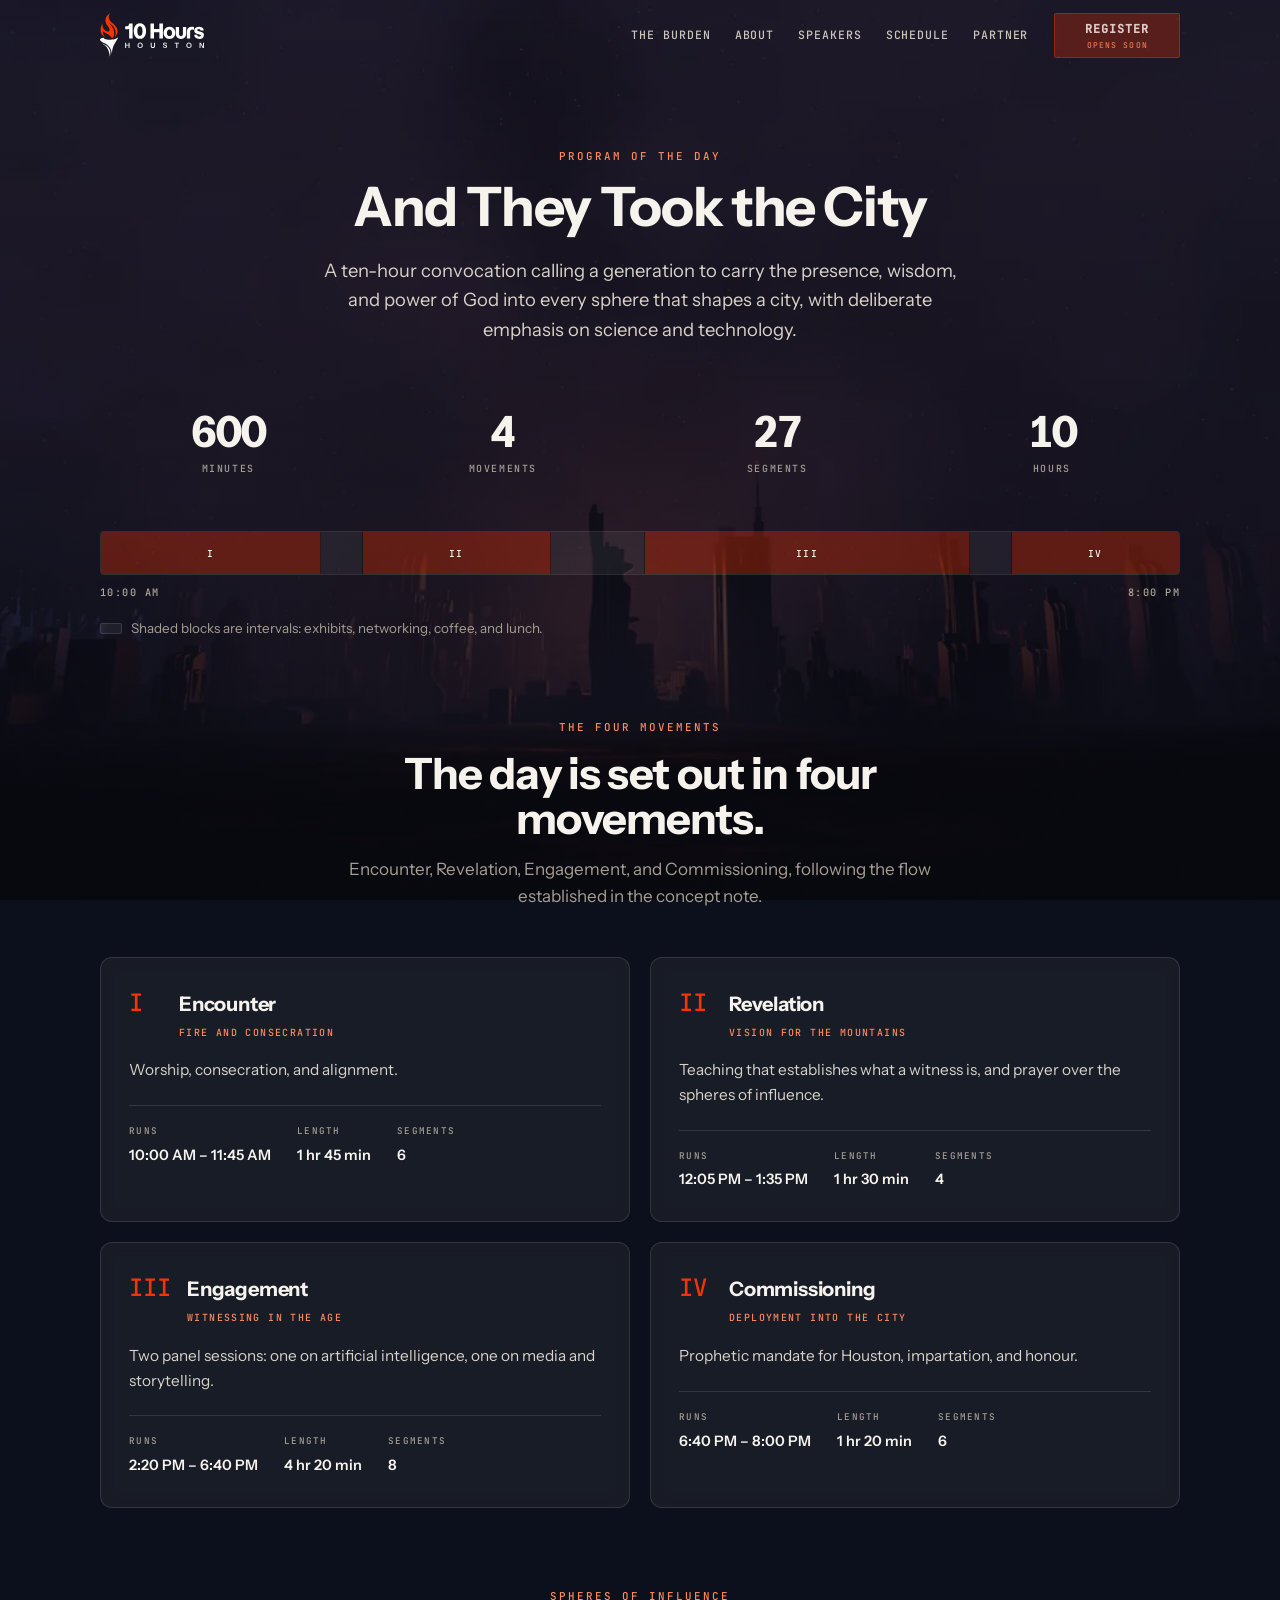
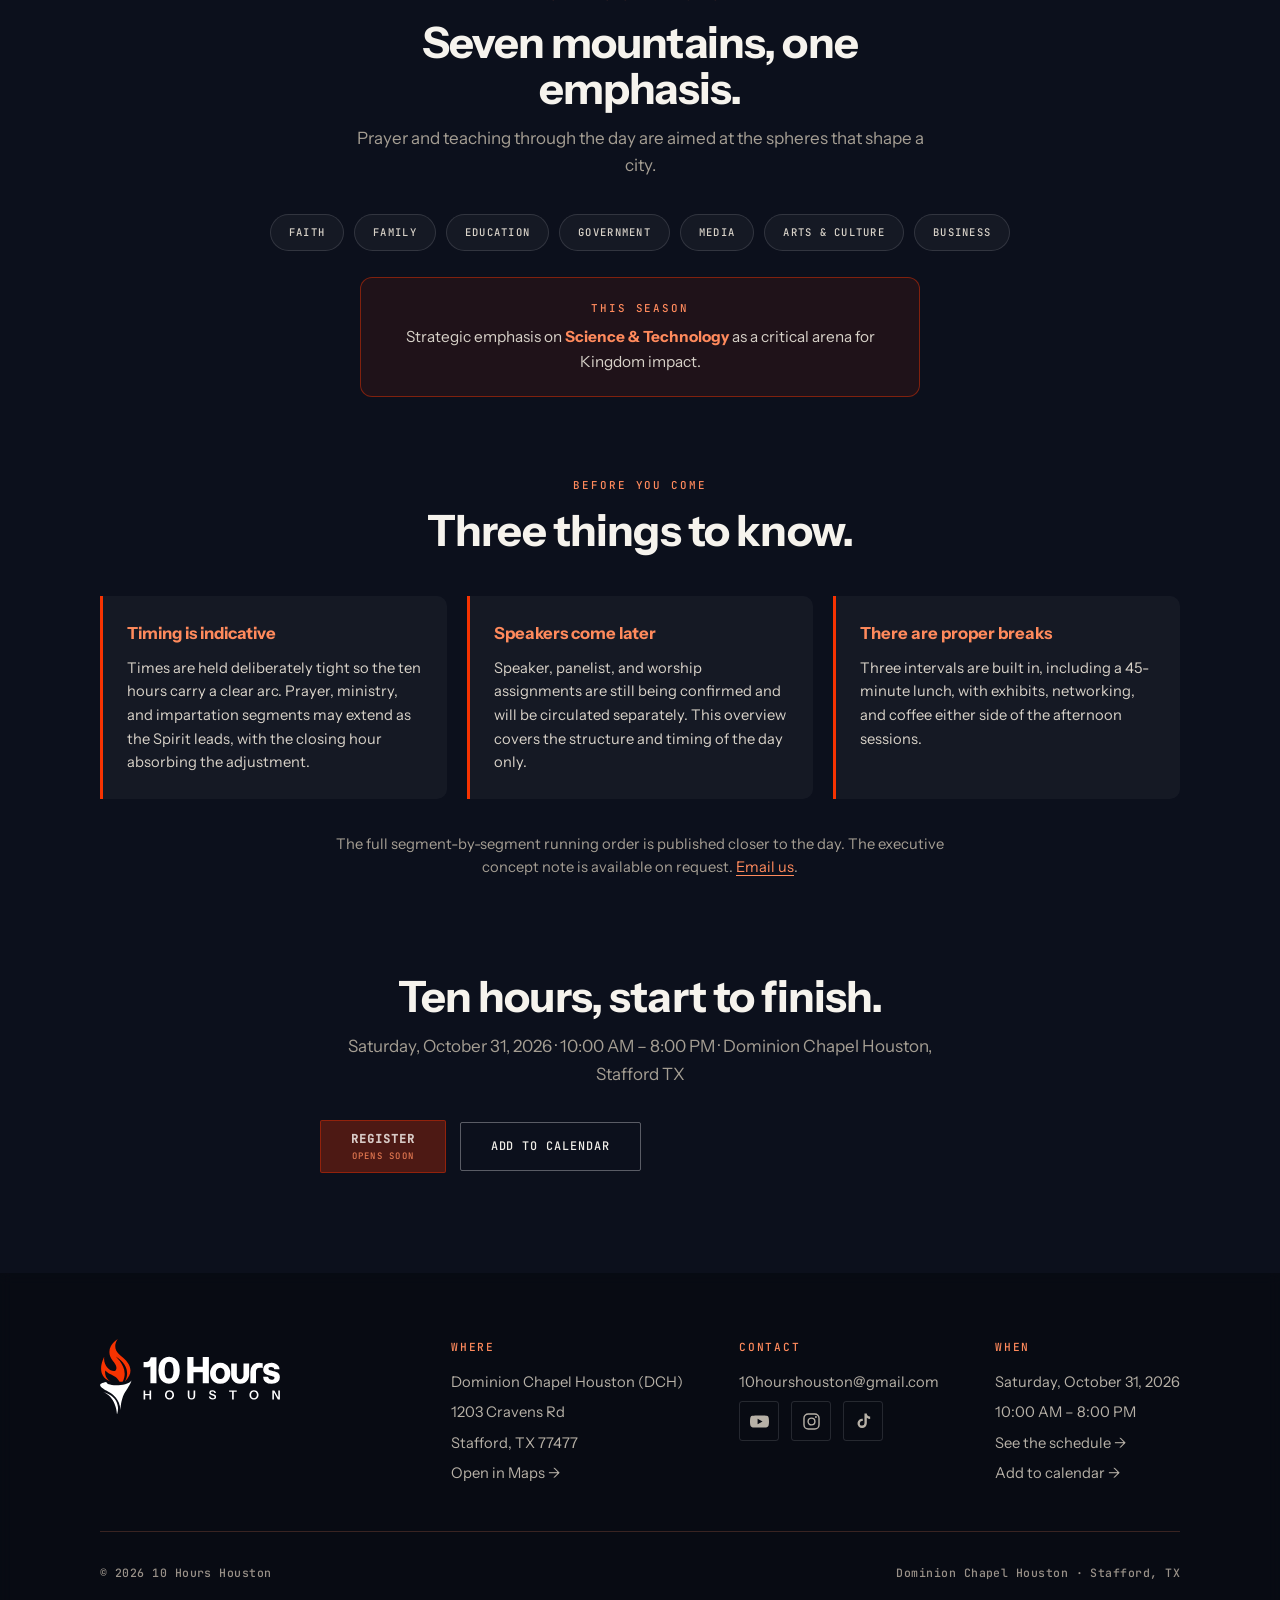
==== commit fa45253e: "update" ====
--- a/schedule.html
+++ b/schedule.html
@@ -71,8 +71,8 @@
       <div class="nav-links" id="navlinks">
         <a href="/#burden">The Burden</a>
         <a href="/#about">About</a>
+        <a href="/#speakers">Speakers</a>
         <a href="/schedule.html" aria-current="page">Schedule</a>
-        <a href="/#speakers">Speakers</a>
         <a href="/sponsors.html">Partner</a>
       </div>
       <!-- Registration has not opened, so this button is deliberately inert.
@@ -90,8 +90,8 @@
 <div class="drawer" id="drawer">
   <a href="/#burden">The Burden</a>
   <a href="/#about">About</a>
+  <a href="/#speakers">Speakers</a>
   <a href="/schedule.html" aria-current="page">Schedule</a>
-  <a href="/#speakers">Speakers</a>
   <a href="/sponsors.html">Partner With Us</a>
   <!-- Registration has not opened, so this button is deliberately inert.
        To go live, swap it for:
--- a/assets/site.css
+++ b/assets/site.css
@@ -115,7 +115,7 @@
 
   /* ---------- HERO ---------- */
   .hero{position:relative; min-height:100svh; display:flex; align-items:center;
-        padding:calc(var(--nav-h) + 54px) 0 84px; text-align:center; color:#f2efe9}
+        padding:calc(var(--nav-h) + 54px) 0 84px; color:#f2efe9}
   .hero-inner{position:relative; z-index:2; width:min(1040px,92vw); margin:0 auto}
     /* The wordmark is artwork, not type. The brand spec forbids shadows, glows and
      outlines on it, so no text-shadow/filter here. This is the Wordmark-Only
@@ -125,25 +125,60 @@
   /* Fluid across every width. 92vw keeps it edge-to-edge on phones, 860px caps
      it on desktop. Artwork is 88.8% of the box; the rest is the spec's built-in
      clear space (half the cap height on all four sides). */
-  .hero-lockup{display:block; width:min(92vw,860px); height:auto; margin:0 auto}
-  .hero-sub{color:#dcd6cc; font-weight:500; font-size:clamp(1rem,2.6vw,1.24rem); margin:26px auto 0;
-            max-width:600px; line-height:1.5; text-shadow:0 1px 16px rgba(0,0,0,.4)}
+  .hero-lockup{display:block; width:100%; max-width:640px; height:auto; margin:0}
+  .hero-sub{color:#dcd6cc; font-weight:500; font-size:clamp(1rem,2.6vw,1.24rem); margin:24px 0 0;
+            max-width:560px; line-height:1.5; text-shadow:0 1px 16px rgba(0,0,0,.4)}
   .meta{margin-top:24px; font-size:1.1rem; color:#f4f1ea; font-weight:600; letter-spacing:.02em}
   .meta .sub{display:block; margin-top:9px; font-size:.92rem; color:#c6bfb3; font-weight:400}
 
-  .countdown{display:flex; gap:12px; justify-content:center; margin-top:30px; flex-wrap:wrap}
-  .cd-item{min-width:76px; padding:14px 12px; border:1px solid rgba(255,255,255,.14); border-radius:10px;
-           background:rgba(255,255,255,.05); backdrop-filter:blur(8px); -webkit-backdrop-filter:blur(8px)}
-  .cd-num{display:block; font-weight:700; font-size:1.85rem; line-height:1; color:#fbf8f2; font-variant-numeric:tabular-nums}
-  .cd-lab{display:block; margin-top:7px; font-family:var(--f-mono); font-size:.6rem; letter-spacing:.16em;
-          text-transform:uppercase; color:#c7a795}
-  .cd-live{margin-top:30px; font-family:var(--f-mono); font-size:.82rem; letter-spacing:.14em;
-           text-transform:uppercase; color:var(--accent-soft)}
-  .cd-live .dot{display:inline-block; width:8px; height:8px; margin-right:9px; border-radius:50%;
-                background:var(--accent); animation:beat 2.4s infinite}
+  /* ---------- HERO SPLIT ---------- */
+  .hero-grid{display:grid; grid-template-columns:minmax(260px,360px) 1fr; gap:clamp(32px,5vw,64px);
+             align-items:center; width:100%}
+  .hero-copy{order:2; text-align:left}
+  .dial{order:1}
+
+  .pill{display:inline-flex; align-items:center; gap:10px; margin:0 0 22px; padding:8px 16px;
+        border:1px solid rgba(247,51,1,.42); border-radius:100px; background:rgba(247,51,1,.1);
+        font-family:var(--f-mono); font-size:.62rem; letter-spacing:.16em; text-transform:uppercase;
+        color:#ffb695}
+  .pill-dot{width:7px; height:7px; border-radius:50%; background:var(--accent); flex:0 0 auto;
+            animation:pillbeat 2.6s ease-in-out infinite}
+  @keyframes pillbeat{0%,100%{opacity:.5}50%{opacity:1}}
+
+  /* ---------- COUNTDOWN DIAL ---------- */
+  .dial{position:relative; width:min(100%,360px); aspect-ratio:1; margin:0 auto;
+        display:grid; place-items:center; isolation:isolate}
+  /* inset:0, not a negative inset: a bleed outside the circle widens
+     scrollWidth and produced horizontal overflow at 320px. The outer halo
+     comes from the ring's box-shadow, which does not affect layout. */
+  .dial-glow{position:absolute; inset:0; border-radius:50%; pointer-events:none;
+             background:radial-gradient(circle, rgba(247,51,1,.26), transparent 72%)}
+  .dial-ring{position:absolute; inset:0; border-radius:50%; pointer-events:none;
+             border:1px solid rgba(247,51,1,.55);
+             box-shadow:0 0 46px rgba(247,51,1,.34), inset 0 0 38px rgba(247,51,1,.16)}
+  .dial-ring--2{inset:7%; border-color:rgba(247,51,1,.26); box-shadow:none}
+  .dial-photo{position:absolute; inset:15%; border-radius:50%; pointer-events:none;
+              background:image-set(url(/assets/city-800.webp) type("image/webp"), url(/assets/city-800.jpg) type("image/jpeg"))
+                         center/cover no-repeat;
+              opacity:.3;
+              -webkit-mask-image:radial-gradient(circle, #000 52%, transparent 78%);
+                      mask-image:radial-gradient(circle, #000 52%, transparent 78%)}
+  .dial-face{position:relative; z-index:1; text-align:center; padding:0 12%}
+  .dial-eyebrow{display:block; font-family:var(--f-mono); font-size:.6rem; letter-spacing:.2em;
+                text-transform:uppercase; color:#ffb695}
+  .dial-num{display:block; margin-top:6px; font-weight:700; font-size:clamp(3.4rem,9vw,5rem);
+            line-height:.94; letter-spacing:-.04em; color:#fbf8f2; font-variant-numeric:tabular-nums}
+  .dial-unit{display:block; margin-top:4px; font-family:var(--f-mono); font-size:.66rem;
+             letter-spacing:.26em; text-transform:uppercase; color:#d8d2c8}
+  .dial-clock{display:block; margin-top:14px; font-family:var(--f-mono); font-size:.92rem;
+              letter-spacing:.1em; color:var(--accent-soft); font-variant-numeric:tabular-nums}
+  .dial-live{margin:0; font-family:var(--f-mono); font-size:.8rem; letter-spacing:.14em;
+             text-transform:uppercase; color:var(--accent-soft); line-height:1.6}
+  .dial-live .dot{display:inline-block; width:8px; height:8px; margin-right:9px; border-radius:50%;
+                  background:var(--accent); animation:beat 2.4s infinite}
   @keyframes beat{0%{box-shadow:0 0 0 0 rgba(247,51,1,.5)}70%{box-shadow:0 0 0 9px rgba(247,51,1,0)}100%{box-shadow:0 0 0 0 rgba(247,51,1,0)}}
 
-  .cta-row{margin-top:34px; display:flex; gap:14px; justify-content:center; align-items:center; flex-wrap:wrap}
+  .cta-row{margin-top:32px; display:flex; gap:14px; align-items:center; flex-wrap:wrap}
 
 
   /* ---------- SECTIONS ---------- */
@@ -193,7 +228,6 @@
   .panelists{padding:88px 0; text-align:center; position:relative}
   .panelists .inner{max-width:600px; margin:0 auto}
   .panelists p{color:var(--text-dim); margin:14px auto 0}
-  .pl-actions{display:flex; gap:14px; justify-content:center; flex-wrap:wrap; margin-top:30px}
 
 
   /* ---------- SPEAKERS MARQUEE ---------- */
@@ -287,16 +321,20 @@
     .foot-cols{gap:32px}
     .cta-row .btn{width:100%}
   }
-  @media (max-width:380px){
-    .cd-item{min-width:66px; padding:12px 8px}
-    .cd-num{font-size:1.5rem}
+  @media (max-width:940px){
+    .hero{text-align:center}
+    .hero-grid{grid-template-columns:1fr; gap:38px; justify-items:center}
+    .hero-copy{order:1; text-align:center}
+    .dial{order:2; width:min(92vw,320px)}
+    .hero-lockup{margin:0 auto; max-width:none; width:min(92vw,640px)}
+    .hero-sub{margin-left:auto; margin-right:auto}
+    .cta-row{justify-content:center}
   }
   /* Short viewports (landscape phones, small laptops): the hero has a lot of
      stacked content, so pull the lockup and spacing in instead of overflowing. */
   @media (max-height:760px) and (min-width:861px){
     .hero-lockup{width:min(80vw,660px)}
       .hero{padding-top:calc(var(--nav-h) + 30px); padding-bottom:56px}
-    .countdown{margin-top:22px}
     .cta-row{margin-top:26px}
   }
   @media (max-height:560px){
--- a/assets/site.css
+++ b/assets/site.css
@@ -115,7 +115,7 @@
 
   /* ---------- HERO ---------- */
   .hero{position:relative; min-height:100svh; display:flex; align-items:center;
-        padding:calc(var(--nav-h) + 54px) 0 84px; text-align:center; color:#f2efe9}
+        padding:calc(var(--nav-h) + 54px) 0 84px; color:#f2efe9}
   .hero-inner{position:relative; z-index:2; width:min(1040px,92vw); margin:0 auto}
     /* The wordmark is artwork, not type. The brand spec forbids shadows, glows and
      outlines on it, so no text-shadow/filter here. This is the Wordmark-Only
@@ -125,25 +125,60 @@
   /* Fluid across every width. 92vw keeps it edge-to-edge on phones, 860px caps
      it on desktop. Artwork is 88.8% of the box; the rest is the spec's built-in
      clear space (half the cap height on all four sides). */
-  .hero-lockup{display:block; width:min(92vw,860px); height:auto; margin:0 auto}
-  .hero-sub{color:#dcd6cc; font-weight:500; font-size:clamp(1rem,2.6vw,1.24rem); margin:26px auto 0;
-            max-width:600px; line-height:1.5; text-shadow:0 1px 16px rgba(0,0,0,.4)}
+  .hero-lockup{display:block; width:100%; max-width:640px; height:auto; margin:0}
+  .hero-sub{color:#dcd6cc; font-weight:500; font-size:clamp(1rem,2.6vw,1.24rem); margin:24px 0 0;
+            max-width:560px; line-height:1.5; text-shadow:0 1px 16px rgba(0,0,0,.4)}
   .meta{margin-top:24px; font-size:1.1rem; color:#f4f1ea; font-weight:600; letter-spacing:.02em}
   .meta .sub{display:block; margin-top:9px; font-size:.92rem; color:#c6bfb3; font-weight:400}
 
-  .countdown{display:flex; gap:12px; justify-content:center; margin-top:30px; flex-wrap:wrap}
-  .cd-item{min-width:76px; padding:14px 12px; border:1px solid rgba(255,255,255,.14); border-radius:10px;
-           background:rgba(255,255,255,.05); backdrop-filter:blur(8px); -webkit-backdrop-filter:blur(8px)}
-  .cd-num{display:block; font-weight:700; font-size:1.85rem; line-height:1; color:#fbf8f2; font-variant-numeric:tabular-nums}
-  .cd-lab{display:block; margin-top:7px; font-family:var(--f-mono); font-size:.6rem; letter-spacing:.16em;
-          text-transform:uppercase; color:#c7a795}
-  .cd-live{margin-top:30px; font-family:var(--f-mono); font-size:.82rem; letter-spacing:.14em;
-           text-transform:uppercase; color:var(--accent-soft)}
-  .cd-live .dot{display:inline-block; width:8px; height:8px; margin-right:9px; border-radius:50%;
-                background:var(--accent); animation:beat 2.4s infinite}
+  /* ---------- HERO SPLIT ---------- */
+  .hero-grid{display:grid; grid-template-columns:minmax(260px,360px) 1fr; gap:clamp(32px,5vw,64px);
+             align-items:center; width:100%}
+  .hero-copy{order:2; text-align:left}
+  .dial{order:1}
+
+  .pill{display:inline-flex; align-items:center; gap:10px; margin:0 0 22px; padding:8px 16px;
+        border:1px solid rgba(247,51,1,.42); border-radius:100px; background:rgba(247,51,1,.1);
+        font-family:var(--f-mono); font-size:.62rem; letter-spacing:.16em; text-transform:uppercase;
+        color:#ffb695}
+  .pill-dot{width:7px; height:7px; border-radius:50%; background:var(--accent); flex:0 0 auto;
+            animation:pillbeat 2.6s ease-in-out infinite}
+  @keyframes pillbeat{0%,100%{opacity:.5}50%{opacity:1}}
+
+  /* ---------- COUNTDOWN DIAL ---------- */
+  .dial{position:relative; width:min(100%,360px); aspect-ratio:1; margin:0 auto;
+        display:grid; place-items:center; isolation:isolate}
+  /* inset:0, not a negative inset: a bleed outside the circle widens
+     scrollWidth and produced horizontal overflow at 320px. The outer halo
+     comes from the ring's box-shadow, which does not affect layout. */
+  .dial-glow{position:absolute; inset:0; border-radius:50%; pointer-events:none;
+             background:radial-gradient(circle, rgba(247,51,1,.26), transparent 72%)}
+  .dial-ring{position:absolute; inset:0; border-radius:50%; pointer-events:none;
+             border:1px solid rgba(247,51,1,.55);
+             box-shadow:0 0 46px rgba(247,51,1,.34), inset 0 0 38px rgba(247,51,1,.16)}
+  .dial-ring--2{inset:7%; border-color:rgba(247,51,1,.26); box-shadow:none}
+  .dial-photo{position:absolute; inset:15%; border-radius:50%; pointer-events:none;
+              background:image-set(url(/assets/city-800.webp) type("image/webp"), url(/assets/city-800.jpg) type("image/jpeg"))
+                         center/cover no-repeat;
+              opacity:.3;
+              -webkit-mask-image:radial-gradient(circle, #000 52%, transparent 78%);
+                      mask-image:radial-gradient(circle, #000 52%, transparent 78%)}
+  .dial-face{position:relative; z-index:1; text-align:center; padding:0 12%}
+  .dial-eyebrow{display:block; font-family:var(--f-mono); font-size:.6rem; letter-spacing:.2em;
+                text-transform:uppercase; color:#ffb695}
+  .dial-num{display:block; margin-top:6px; font-weight:700; font-size:clamp(3.4rem,9vw,5rem);
+            line-height:.94; letter-spacing:-.04em; color:#fbf8f2; font-variant-numeric:tabular-nums}
+  .dial-unit{display:block; margin-top:4px; font-family:var(--f-mono); font-size:.66rem;
+             letter-spacing:.26em; text-transform:uppercase; color:#d8d2c8}
+  .dial-clock{display:block; margin-top:14px; font-family:var(--f-mono); font-size:.92rem;
+              letter-spacing:.1em; color:var(--accent-soft); font-variant-numeric:tabular-nums}
+  .dial-live{margin:0; font-family:var(--f-mono); font-size:.8rem; letter-spacing:.14em;
+             text-transform:uppercase; color:var(--accent-soft); line-height:1.6}
+  .dial-live .dot{display:inline-block; width:8px; height:8px; margin-right:9px; border-radius:50%;
+                  background:var(--accent); animation:beat 2.4s infinite}
   @keyframes beat{0%{box-shadow:0 0 0 0 rgba(247,51,1,.5)}70%{box-shadow:0 0 0 9px rgba(247,51,1,0)}100%{box-shadow:0 0 0 0 rgba(247,51,1,0)}}
 
-  .cta-row{margin-top:34px; display:flex; gap:14px; justify-content:center; align-items:center; flex-wrap:wrap}
+  .cta-row{margin-top:32px; display:flex; gap:14px; align-items:center; flex-wrap:wrap}
 
 
   /* ---------- SECTIONS ---------- */
@@ -193,7 +228,6 @@
   .panelists{padding:88px 0; text-align:center; position:relative}
   .panelists .inner{max-width:600px; margin:0 auto}
   .panelists p{color:var(--text-dim); margin:14px auto 0}
-  .pl-actions{display:flex; gap:14px; justify-content:center; flex-wrap:wrap; margin-top:30px}
 
 
   /* ---------- SPEAKERS MARQUEE ---------- */
@@ -287,16 +321,20 @@
     .foot-cols{gap:32px}
     .cta-row .btn{width:100%}
   }
-  @media (max-width:380px){
-    .cd-item{min-width:66px; padding:12px 8px}
-    .cd-num{font-size:1.5rem}
+  @media (max-width:940px){
+    .hero{text-align:center}
+    .hero-grid{grid-template-columns:1fr; gap:38px; justify-items:center}
+    .hero-copy{order:1; text-align:center}
+    .dial{order:2; width:min(92vw,320px)}
+    .hero-lockup{margin:0 auto; max-width:none; width:min(92vw,640px)}
+    .hero-sub{margin-left:auto; margin-right:auto}
+    .cta-row{justify-content:center}
   }
   /* Short viewports (landscape phones, small laptops): the hero has a lot of
      stacked content, so pull the lockup and spacing in instead of overflowing. */
   @media (max-height:760px) and (min-width:861px){
     .hero-lockup{width:min(80vw,660px)}
       .hero{padding-top:calc(var(--nav-h) + 30px); padding-bottom:56px}
-    .countdown{margin-top:22px}
     .cta-row{margin-top:26px}
   }
   @media (max-height:560px){
